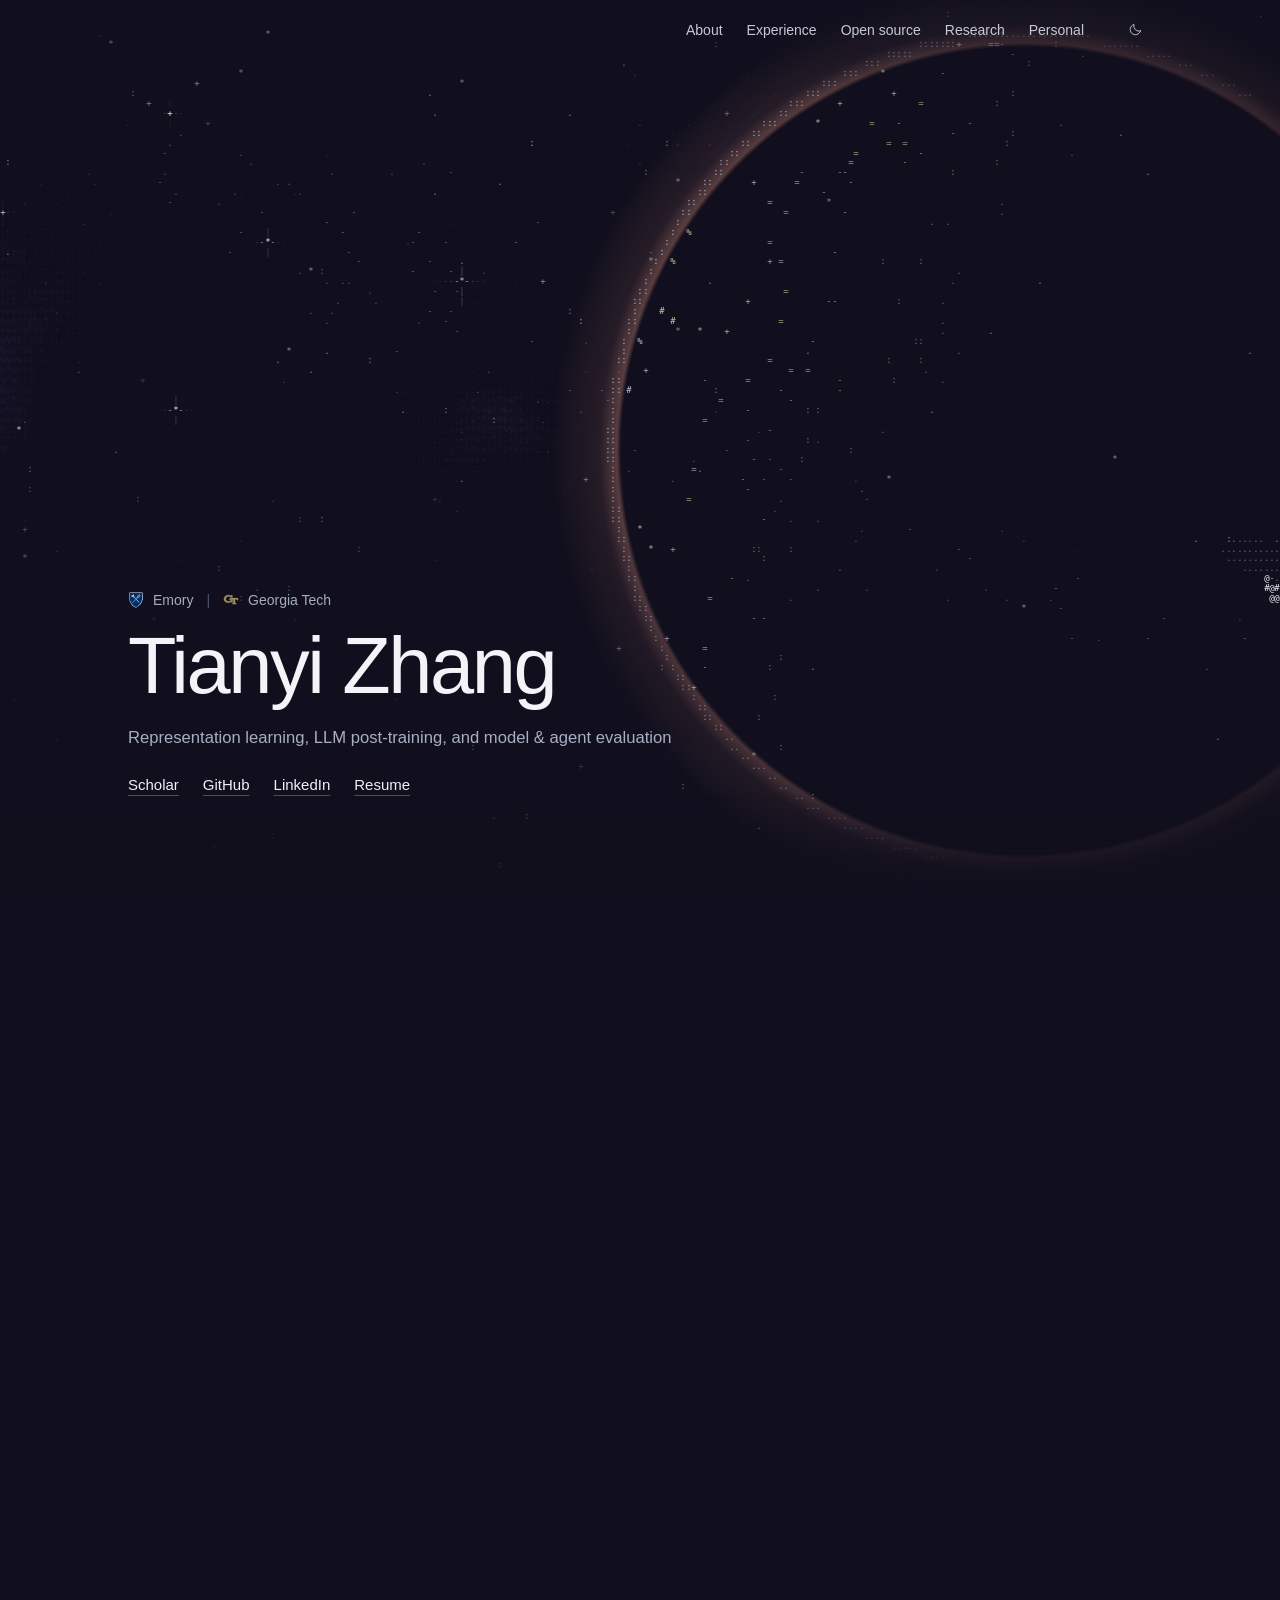
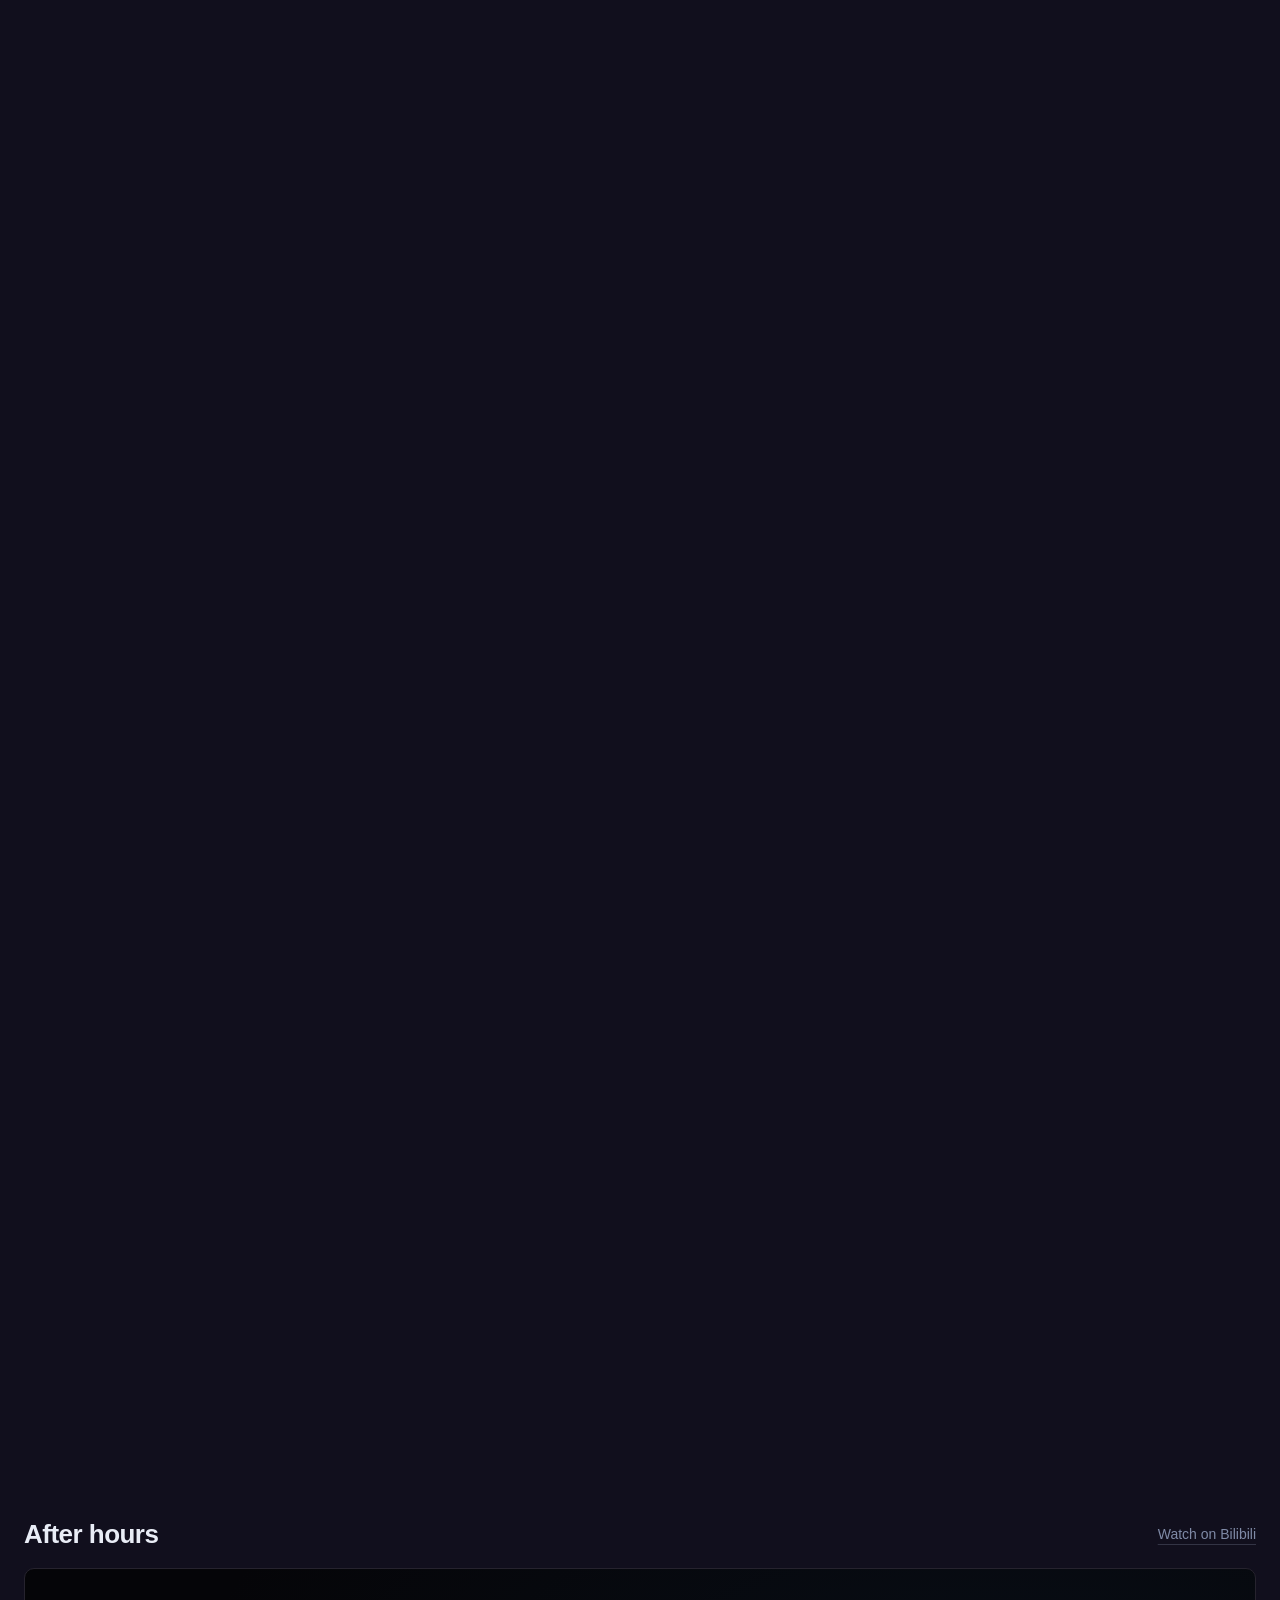
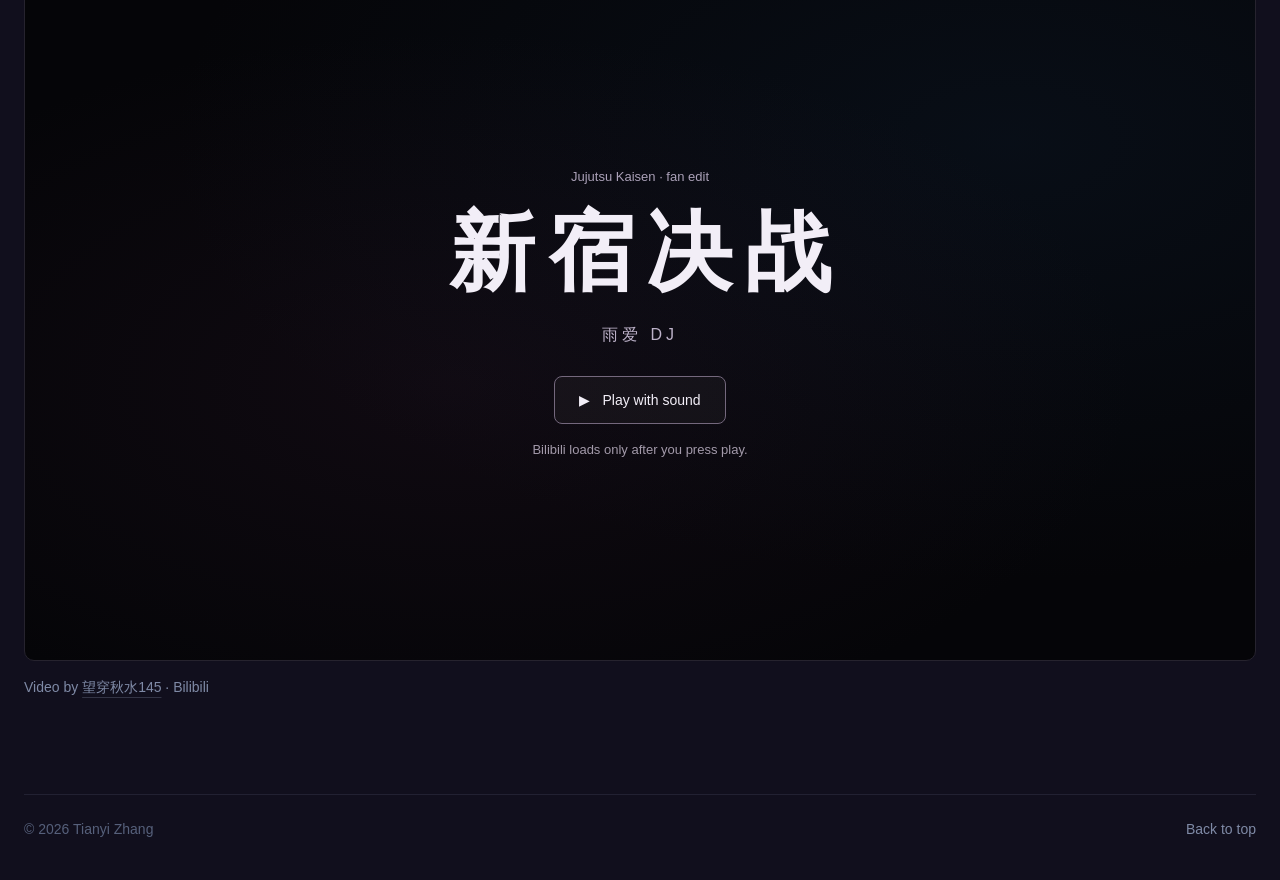
==== index.html @ ab611ba9 "Set the page around the sky quietly: one sans, sentence case, no HUD dressing Drop the wide-tracked " ====
<!doctype html>
<html lang="en">
<head>
<meta charset="utf-8">
<meta name="viewport" content="width=device-width, initial-scale=1">
<title>Tianyi Zhang</title>
<meta name="description" content="Tianyi Zhang works on representation learning, LLM post-training, and model and agent evaluation.">
<meta name="color-scheme" content="dark light">
<meta name="theme-color" content="#05060b">
<meta name="referrer" content="no-referrer">
<meta http-equiv="Content-Security-Policy" content="default-src 'self'; base-uri 'none'; form-action 'none'; object-src 'none'; script-src 'self'; style-src 'self'; img-src 'self' data:; media-src 'self'; frame-src https://open.spotify.com https://player.bilibili.com; connect-src https://api.github.com; font-src 'self'; worker-src 'none'; upgrade-insecure-requests">
<link rel="icon" href="data:image/svg+xml,%3Csvg xmlns='http://www.w3.org/2000/svg' viewBox='0 0 32 32'%3E%3Ccircle cx='19' cy='17' r='9' fill='%23b8c6e4'/%3E%3Cellipse cx='19' cy='17' rx='15' ry='4' fill='none' stroke='%23d8c49c' stroke-width='1.6' transform='rotate(-18 19 17)'/%3E%3Ccircle cx='5' cy='6' r='1.6' fill='%23ff9446'/%3E%3C/svg%3E">
<link rel="stylesheet" href="site.css?v=8">
<script src="theme-init.js?v=2"></script>
</head>
<body class="portfolio-refined">

<a class="skip-to-profile" href="#top">Skip to profile</a>

<header class="portfolio-bar">
  <div class="portfolio-bar-inner">
    <a class="portfolio-wordmark" href="#profile" aria-label="Tianyi Zhang — back to the top">Tianyi Zhang</a>
    <nav class="section-nav" aria-label="Page sections">
      <a href="#top">About</a>
      <a href="#experience">Experience</a>
      <a href="#work">Open source</a>
      <a href="#publications">Research</a>
      <a href="#personal">Personal</a>
    </nav>
    <button class="theme-toggle" type="button" aria-label="Switch colour theme" title="Switch colour theme">
      <svg class="tt-sun" viewBox="0 0 24 24" aria-hidden="true"><circle cx="12" cy="12" r="4.2"/><path d="M12 2.6v2.2M12 19.2v2.2M4.2 12H2M22 12h-2.2M6.5 6.5 4.9 4.9M19.1 19.1l-1.6-1.6M17.5 6.5l1.6-1.6M4.9 19.1l1.6-1.6"/></svg>
      <svg class="tt-moon" viewBox="0 0 24 24" aria-hidden="true"><path d="M20 14.4A8.4 8.4 0 0 1 9.6 4a8.4 8.4 0 1 0 10.4 10.4Z"/></svg>
    </button>
  </div>
</header>

<section class="sky-hero" id="profile" aria-label="Introduction">
  <canvas class="ascii-sky" aria-hidden="true"></canvas>
  <div class="hero-copy">
    <p class="kicker"><img src="images/emory.svg" alt="">Emory <span class="sep" aria-hidden="true">|</span> <img src="images/gatech.ico" alt="">Georgia Tech</p>
    <h1 class="hero-name" aria-label="Tianyi Zhang">Tianyi Zhang</h1>
    <p class="hero-line">Representation learning, LLM post-training, and model &amp; agent evaluation</p>
    <nav class="hero-links" aria-label="Primary links">
      <a href="https://scholar.google.com/citations?hl=en&amp;view_op=list_works&amp;user=46rbYk0AAAAJ">Scholar</a>
      <a href="https://github.com/tianyi-zhang-02">GitHub</a>
      <a href="https://www.linkedin.com/in/tianyi-zhang2002/">LinkedIn</a>
      <a href="resume/Tianyi_Zhang_Resume_EN.pdf" target="_blank" rel="noopener">Resume</a>
    </nav>
  </div>
</section>

<main class="page">
  <section id="top" class="compact-section about-section">
    <h2 class="section-title">About</h2>
    <div class="about-grid">
      <img class="portrait" src="images/tianyi-zhang.jpg" alt="Portrait of Tianyi Zhang" width="1111" height="1200" loading="lazy" decoding="async">
      <div class="about-copy">
        <p>I’m a master’s student in computer science at <a class="entity-link" href="https://www.gatech.edu/"><img src="images/gatech.ico" alt=""><strong>Georgia Tech</strong></a>, graduating in May 2027.</p>
        <p>Most recently I worked on LLM-based retrieval at <a class="entity-link" href="https://www.linkedin.com/"><img src="images/linkedin.ico" alt=""><strong>LinkedIn</strong></a>. Before that, at <a class="entity-link" href="https://research.nvidia.com/"><img src="images/gatech.ico" alt=""><strong>GT EIC Lab</strong> × <img src="images/nvidia.ico" alt=""><strong>NVIDIA AI Research</strong></a>, I helped build tools for evaluating agents and auditing benchmarks. My research began at <a class="entity-link" href="https://www.emory.edu/"><img src="images/emory.svg" alt=""><strong>Emory</strong></a>, with directed and time-varying brain networks.</p>
        <p>My interests are representation learning, LLM post-training, and model and agent evaluation. I’m particularly interested in how models learn from sparse or noisy feedback.</p>
        <dl class="spec">
          <div>
            <dt>Education</dt>
            <dd><strong><img src="images/gatech.ico" alt="" width="16" height="16">Georgia Tech</strong><span>M.S. in Computer Science</span><span>2025–2027</span></dd>
            <dd><strong><img src="images/emory.svg" alt="" width="16" height="16">Emory University</strong><span>B.S. in Data Science</span><span>2021–2025</span></dd>
          </div>
          <div>
            <dt>Resume</dt>
            <dd class="resume-links"><a href="resume/Tianyi_Zhang_Resume_EN.pdf" target="_blank" rel="noopener">English</a><a href="resume/Tianyi_Zhang_Resume_ZH.pdf" target="_blank" rel="noopener">Chinese</a></dd>
            <dd class="resume-updated">Last updated · <time datetime="2026-09-16">September 16, 2026</time></dd>
          </div>
        </dl>
      </div>
    </div>
  </section>

  <section id="experience" class="compact-section">
    <h2 class="section-title">Experience</h2>
    <ol class="log">
      <li class="log-row">
        <time class="log-when">May – Aug 2026</time>
        <div class="log-body">
          <h3><a href="https://www.linkedin.com/"><img src="images/linkedin.ico" alt="">LinkedIn</a></h3>
          <p>Machine Learning Engineer Intern · LLM-based retrieval for the home feed</p>
        </div>
      </li>
      <li class="log-row">
        <time class="log-when">Jul – Dec 2025</time>
        <div class="log-body">
          <h3><span class="log-marks" aria-hidden="true"><img src="images/gatech.ico" alt=""><img src="images/nvidia.ico" alt=""></span>Georgia Tech EIC Lab × NVIDIA AI Research</h3>
          <p>Student Researcher · Auditing agent benchmarks <span class="tag">ICML 2026</span></p>
        </div>
      </li>
      <li class="log-row">
        <time class="log-when">Dec 2023 – May 2025</time>
        <div class="log-body">
          <h3><a href="https://www.emory.edu/"><img src="images/emory.svg" alt="">Emory · Graph Mining Lab</a></h3>
          <p>Student Researcher · Graph learning for brain connectivity <span class="tag">AIME, EMBC 2025</span></p>
        </div>
      </li>
    </ol>
  </section>

  <section id="work" class="compact-section" aria-labelledby="open-source-title">
    <h2 class="section-title" id="open-source-title">Open source</h2>
    <ol class="oss-timeline" aria-label="Open-source projects, ongoing first">
      <li class="oss-entry oss-entry-current">
        <p class="oss-period"><time datetime="2026-07">Jul 2026</time> <span class="oss-period-end">— Present</span></p>
        <article id="notes" class="oss-project" aria-labelledby="notes-title" data-github-repo="tianyi-zhang-02/cooking-agi">
          <header class="oss-project-heading">
            <a class="oss-mark" href="https://tianyi-zhang-02.github.io/cooking-agi/index.en.html" aria-label="Cooking AGI"><img src="images/notes.svg" alt=""></a>
            <div>
              <h3 id="notes-title"><a href="https://tianyi-zhang-02.github.io/cooking-agi/index.en.html">Cooking AGI</a></h3>
              <p class="oss-role">Creator &amp; maintainer <span class="oss-stars" title="GitHub stars" aria-label="27 GitHub stars">★ <span data-github-star-count>27</span></span></p>
            </div>
          </header>
          <p class="oss-description">Open ML and LLM notes in English and Chinese, with interactive diagrams, coding exercises and interview study plans.</p>
          <div class="oss-actions">
            <a href="https://tianyi-zhang-02.github.io/cooking-agi/index.en.html">Read in English</a>
            <a href="https://tianyi-zhang-02.github.io/cooking-agi/index.zh.html" lang="zh-Hans">中文</a>
            <a href="https://github.com/tianyi-zhang-02/cooking-agi">GitHub</a>
          </div>
        </article>
      </li>
      <li class="oss-entry">
        <p class="oss-period"><time datetime="2026-07">Jul 2026</time> <span class="oss-period-end">— <time datetime="2026-10">Oct 2026</time></span></p>
        <article class="oss-project" aria-labelledby="nemo-title" data-github-repo="NVIDIA-NeMo/RL">
          <header class="oss-project-heading">
            <a class="oss-mark" href="https://github.com/NVIDIA-NeMo/RL" aria-label="NVIDIA NeMo RL repository"><img src="images/nvidia.ico" alt=""></a>
            <div>
              <h3 id="nemo-title"><a href="https://github.com/NVIDIA-NeMo/RL">NVIDIA NeMo RL</a></h3>
              <p class="oss-role">Contributor <span class="oss-stars" title="Repository stars" aria-label="2.0 thousand GitHub stars">★ <span data-github-star-count>2.0k</span></span></p>
            </div>
          </header>
          <p class="oss-description">NVIDIA’s framework for LLM post-training and RL; my work is on training efficiency and correctness.</p>
          <ul class="oss-contributions">
            <li>Cut unneeded compute and communication in log-prob and top-k distillation.</li>
            <li>Worked on multi-reward GDPO in the async training pipeline.</li>
            <li>Worked on streamed PPO minibatches to lower memory use.</li>
          </ul>
          <div class="oss-actions">
            <a href="https://github.com/NVIDIA-NeMo/RL/pulls?q=is:pr+is:merged+author:tianyi-zhang-02">Merged PRs</a>
            <a href="https://github.com/NVIDIA-NeMo/RL/pulls?q=is:pr+is:open+author:tianyi-zhang-02">Open PRs</a>
          </div>
        </article>
      </li>
    </ol>
  </section>

  <section id="publications" class="compact-section">
    <div class="section-heading">
      <h2 class="section-title">Publications</h2>
      <a href="https://scholar.google.com/citations?hl=en&amp;view_op=list_works&amp;user=46rbYk0AAAAJ">Google Scholar</a>
    </div>
    <ol class="publication-list">
      <li>
        <p class="pub-venue">ICML 2026</p>
        <h3><a href="https://openreview.net/pdf?id=2Exmr1eIKZ">AgentSuite: Toward More Reliable Agent Evaluation with a Component-Based Benchmark Auditing Pipeline</a></h3>
        <p class="publication-authors">H. Suh*, S. Lee*, B. Ji*, R. Khare, B. Khan, H. Kim, <strong>T. Zhang</strong>, V. K. Srinivasan, P. Belcak, S. Diao, P. Molchanov, Y. C. Lin, Z. Dong</p>
      </li>
      <li>
        <p class="pub-venue">AIME 2025</p>
        <h3><a href="https://link.springer.com/chapter/10.1007/978-3-031-95841-0_81">Causal Brain Connectivity: Integrating Granger Directed Graphs in fMRI Analysis</a></h3>
        <p class="publication-authors"><strong>T. Zhang</strong>, K. Han, J. Nie, C. You, S. van Rooij, J. Stevens, B. Dunlop, C. Gillespie, C. Yang</p>
      </li>
      <li>
        <p class="pub-venue">IEEE EMBC 2025 · <span class="pub-accent">Oral</span></p>
        <h3><a href="https://www.cs.emory.edu/~jyang71/files/bnst.pdf">Brain Network State Transformer: Leveraging State Functional Connectivity</a></h3>
        <p class="publication-authors">J. Nie, K. Han, <strong>T. Zhang</strong>, C. You, S. van Rooij, J. Stevens, B. Dunlop, C. Gillespie, C. Yang</p>
      </li>
    </ol>
  </section>

  <section id="personal" class="compact-section personal-section">
    <h2 class="section-title">Personal</h2>
    <p class="personal-intro">Away from work: photography, mountains and rivers, animals, travel and music. I am slowly learning the guitar.</p>

    <figure class="hero-reveal personal-panorama">
      <div class="reveal">
        <video class="rv-media rv-video" preload="none" muted loop playsinline poster="videos/namcha-barwa-poster.jpg">
          <source src="videos/namcha-barwa.mp4" type="video/mp4">
        </video>
        <img class="rv-media rv-photo" src="images/namcha-barwa.jpg" alt="Namcha Barwa panorama, Tibet — photo by Tianyi Zhang" loading="lazy" decoding="async">
        <div class="rv-handle" aria-hidden="true"><span class="rv-grip">↔</span></div>
        <input class="rv-range" type="range" min="0" max="100" value="0" step="0.5" aria-label="Slide to reveal the time-lapse">
        <div class="rv-hint">Slide to see the time-lapse</div>
        <button class="panorama-open-button" type="button" data-panorama-open><span>Open panorama</span></button>
      </div>
      <figcaption><span>Namcha Barwa</span><span>Photo by Tianyi</span></figcaption>
    </figure>

    <div class="music-card">
      <div class="music-copy">
        <p class="card-index">Spotify</p>
        <h3 lang="zh-Hans">夯歌分享</h3>
        <p>What I have on repeat lately, updated as I go.</p>
        <a href="https://open.spotify.com/playlist/5mvXtbOcZx8t4gBWIZTFZn?si=b447c6cfe7af4445">Open in Spotify</a>
      </div>
      <div class="spotify-consent" data-spotify-embed data-src="https://open.spotify.com/embed/playlist/5mvXtbOcZx8t4gBWIZTFZn?utm_source=generator&amp;theme=0">
        <button type="button" data-spotify-load>Play on this page</button>
        <p>Spotify loads only after you choose to play.</p>
      </div>
    </div>
  </section>
</main>

<section class="after-hours" id="after-hours" aria-labelledby="after-hours-title">
  <header class="after-hours-heading">
    <p>After hours</p>
    <a href="https://www.bilibili.com/video/BV1QC3G6DEKX/" target="_blank" rel="noopener noreferrer">Watch on Bilibili</a>
  </header>
  <div class="after-hours-screen" id="after-hours-screen">
    <div class="after-hours-invitation">
      <p class="after-hours-label">Jujutsu Kaisen · fan edit</p>
      <h2 id="after-hours-title" lang="zh-Hans">新宿决战</h2>
      <p class="after-hours-track" lang="zh-Hans">雨爱 DJ</p>
      <button class="after-hours-play" type="button" aria-controls="after-hours-screen" hidden><span aria-hidden="true">▶</span> Play with sound</button>
      <p class="after-hours-privacy">Bilibili loads only after you press play.</p>
      <noscript><a href="https://www.bilibili.com/video/BV1QC3G6DEKX/" target="_blank" rel="noopener noreferrer">Play on Bilibili</a></noscript>
    </div>
  </div>
  <footer class="after-hours-footer">
    <p>Video by <a href="https://space.bilibili.com/1182874343/" target="_blank" rel="noopener noreferrer" lang="zh-Hans">望穿秋水145</a> · Bilibili</p>
    <button class="after-hours-close" type="button" hidden>Close player</button>
  </footer>
  <p class="after-hours-status" role="status" aria-live="polite"></p>
</section>

<footer class="onepage-footer"><span>© <span id="yr">2026</span> Tianyi Zhang</span><a href="#profile">Back to top</a></footer>

<dialog class="panorama-dialog" aria-labelledby="panorama-title">
  <div class="panorama-shell">
    <header class="panorama-head">
      <div><p>Interactive panorama</p><h2 id="panorama-title">Namcha Barwa</h2></div>
      <div class="panorama-controls" aria-label="Panorama controls">
        <button type="button" data-panorama-fit>Fit</button>
        <button type="button" data-panorama-actual>1:1</button>
        <button type="button" data-panorama-out aria-label="Zoom out">−</button>
        <output data-panorama-level>100%</output>
        <button type="button" data-panorama-in aria-label="Zoom in">＋</button>
        <button class="panorama-close" type="button" data-panorama-close aria-label="Close panorama">×</button>
      </div>
    </header>
    <div class="panorama-viewport">
      <img class="panorama-image" src="images/namcha-barwa.jpg" data-full-src="images/namcha-barwa-full.jpg" alt="Full panorama of Namcha Barwa in Tibet" draggable="false">
      <div class="panorama-status" data-panorama-status>Fit view · 3000px preview</div>
    </div>
    <footer class="panorama-foot"><span>Scroll or pinch to zoom · drag to explore</span><span>18,493 × 4,519</span></footer>
  </div>
</dialog>

<script src="script.js?v=49"></script>
<script defer src="ascii-sky.js?v=4"></script>
<script defer src="ascii-page.js?v=2"></script>
<script defer src="after-hours.js?v=1"></script>
<script defer src="portfolio.js?v=7"></script>
</body>
</html>
---- site.css ----
/* Tianyi Zhang — one stylesheet for the whole page.
   The hero is a sky drawn in characters: glowing on the night in the dark theme, in ink on the
   page's paper in the light one. The page follows the theme toggle (dark unless light is pinned); in
   the dark theme its background is the sky's colour at the visitor's hour (--sky, set by theme-init.js).
   Everything around the sky is set quietly: one system sans in sentence case, plain underlined links,
   rows divided by hairlines, no HUD dressing. Hooks used by the scripts are kept: .reveal/.rv-*, .panorama-*, [data-spotify-*], [data-github-*],
   .after-hours-*. */

/* ------------------------------------------------------------------ tokens */
:root {
  --mono: ui-monospace, "SF Mono", SFMono-Regular, Menlo, Consolas, "Liberation Mono", monospace;
  --sans: -apple-system, BlinkMacSystemFont, "Segoe UI", Roboto, "Helvetica Neue", Arial, "PingFang SC", "Hiragino Sans GB", "Microsoft YaHei", sans-serif;

  --bg: var(--sky, #05060b);
  --panel: rgba(184, 198, 228, .035);
  --ink: #e9edf6;
  --text: #b7c0d4;
  --muted: #7f8aa6;
  --dim: #56607b;
  --line: rgba(184, 198, 228, .1);
  --line-2: rgba(184, 198, 228, .2);
  --accent: #d8c49c;
  --photo-shadow: rgba(0, 0, 0, .5);                   /* photos keep a neutral shadow, never the season's colours */

  /* the hero's sky; the light theme redraws it in ink below */
  --ascii-ink: #eef1f6;
  --ascii-dim: #59627c;
  --ascii-fire: #ff9446;
  --ascii-hot: #fff0c2;
  --ascii-planet: #b8c6e4;
  --ascii-sand: #d8c49c;
  --ascii-blink: #ff6157;
  --ascii-ember: #b8442e;
  --ascii-light: 0;
  color-scheme: dark;
}
:root[data-theme="light"] {
  --bg: #f3f1ea;
  --panel: rgba(59, 79, 122, .035);
  --ink: #15161b;
  --text: #34373f;
  --muted: #626774;
  --dim: #8d919c;
  --line: rgba(59, 79, 122, .13);
  --line-2: rgba(59, 79, 122, .26);
  --accent: #8a6420;
  --photo-shadow: rgba(30, 34, 48, .2);
  color-scheme: light;
}

/* ------------------------------------------------------------------ base */
*, *::before, *::after { box-sizing: border-box; }
html { background: var(--bg); -webkit-text-size-adjust: 100%; scroll-behavior: smooth; }
body { margin: 0; color: var(--text); font: 400 16px/1.7 var(--sans); -webkit-font-smoothing: antialiased; }
img, video, canvas { display: block; max-width: 100%; }
a { color: inherit; text-underline-offset: .22em; }
h1, h2, h3 { margin: 0; color: var(--ink); }
p { margin: 0; }
:is(a, button, input, summary):focus-visible { outline: 2px solid var(--accent); outline-offset: 4px; }
::selection { background: var(--accent); color: #05060b; }
[hidden] { display: none !important; }

.skip-to-profile {
  position: fixed; top: 12px; left: 12px; z-index: 100; padding: 12px 20px;
  background: var(--panel); color: var(--ink); font: 14px var(--sans); transform: translateY(-180%);
}
.skip-to-profile:focus { transform: none; }

/* links in running copy: a plain underline that stays with the text, whatever the tap target's height */
.hero-links a, .entity-link, .resume-links a, .oss-actions a, .music-copy a, .after-hours a {
  color: var(--ink); text-decoration: underline; text-decoration-thickness: 1px; text-decoration-color: var(--line-2); text-underline-offset: 5px;
  transition: color .2s ease, text-decoration-color .2s ease;
}
.hero-links a:hover, .entity-link:hover, .resume-links a:hover, .oss-actions a:hover, .music-copy a:hover, .after-hours a:hover { text-decoration-color: currentColor; }

/* ------------------------------------------------------------------ top bar */
.portfolio-bar {
  position: fixed; inset: 0 0 auto; z-index: 50; height: 60px; color: #c3c9d8;
  border-bottom: 1px solid transparent; transition: background-color .3s ease, border-color .3s ease, color .3s ease;
}
.past-hero .portfolio-bar {
  background: rgba(5, 6, 11, .8); background: color-mix(in srgb, var(--bg) 82%, transparent); border-bottom-color: var(--line); color: var(--muted);
  -webkit-backdrop-filter: blur(12px); backdrop-filter: blur(12px);
}
.portfolio-bar-inner { display: flex; align-items: center; gap: 24px; height: 100%; max-width: 1120px; margin: 0 auto; padding: 0 clamp(20px, 5vw, 48px); }
/* the bar names the page only once the big name has scrolled away */
.portfolio-wordmark { flex: none; color: #eef1f6; font: 600 15px/1 var(--sans); letter-spacing: -.005em; text-decoration: none; opacity: 0; transition: opacity .3s ease; }
.past-hero .portfolio-wordmark { color: var(--ink); opacity: 1; }
.section-nav { display: flex; gap: 4px; min-width: 0; margin-left: auto; overflow-x: auto; scrollbar-width: none; }
.section-nav::-webkit-scrollbar { display: none; }
.section-nav a {
  padding: 8px 10px; white-space: nowrap; text-decoration: none; color: inherit;
  font: 400 14px/1 var(--sans); transition: color .2s ease;
}
.section-nav a:hover { color: #eef1f6; }
.past-hero .section-nav a:hover { color: var(--ink); }
.section-nav a[aria-current] { color: #eef1f6; }
.past-hero .section-nav a[aria-current] { color: var(--ink); }
.theme-toggle {
  flex: none; display: grid; place-items: center; width: 34px; height: 34px; padding: 0;
  border: 0; border-radius: 50%; background: transparent; color: inherit; cursor: pointer; transition: color .2s ease;
}
.theme-toggle:hover { color: var(--accent); }
.theme-toggle svg { width: 15px; height: 15px; fill: none; stroke: currentColor; stroke-width: 1.5; stroke-linecap: round; }
.theme-toggle .tt-sun { display: none; }
:root[data-theme="light"] .theme-toggle .tt-sun { display: block; }
:root[data-theme="light"] .theme-toggle .tt-moon { display: none; }

/* ------------------------------------------------------------------ hero */
.sky-hero {
  position: relative; height: 100vh; height: 100svh; min-height: 620px; max-height: 1300px; overflow: hidden;
  background: var(--sky, #04050a); color: #eef1f6; cursor: crosshair; isolation: isolate;
  /* the sky falls away into the page, glows and all */
  -webkit-mask-image: linear-gradient(to bottom, #000 88%, transparent); mask-image: linear-gradient(to bottom, #000 88%, transparent);
}
.sky-hero canvas.ascii-sky { position: absolute; inset: 0; width: 100%; height: 100%; }
/* keep the bar and the copy legible over the sky */
.sky-hero::after {
  content: ""; position: absolute; inset: 0; pointer-events: none;
  background:
    linear-gradient(to bottom, color-mix(in srgb, var(--sky, #04050a) 55%, transparent), transparent 96px),
    radial-gradient(ellipse 58% 52% at 16% 80%, color-mix(in srgb, var(--sky, #04050a) 82%, transparent), transparent 70%);
}
/* on the same left edge as the bar and the sections below */
.hero-copy { position: absolute; z-index: 1; left: max(clamp(20px, 5vw, 48px), calc((100% - 1120px) / 2 + clamp(20px, 5vw, 48px))); right: 20px; bottom: clamp(64px, 12vh, 128px); max-width: 920px; cursor: auto; }
.kicker { display: flex; align-items: center; gap: 9px; margin: 0 0 18px; color: #a3acc2; font: 500 14px/1 var(--sans); }
.kicker img { width: 16px; height: 16px; border-radius: 3px; object-fit: contain; }
.kicker .sep { margin: 0 4px; color: #4d5670; }
.hero-name {
  color: #f2f4f8; font: 500 clamp(40px, 6.2vw, 88px)/1 var(--sans); letter-spacing: -.03em; white-space: nowrap;
}
.hero-line { max-width: 40em; margin-top: 20px; color: #a7afc4; font: 400 clamp(16px, 1.3vw, 18px)/1.55 var(--sans); }
.hero-links { display: flex; flex-wrap: wrap; gap: 10px 24px; margin-top: 26px; font: 500 15px/1 var(--sans); }
.hero-links a { color: #eef1f6; text-decoration-color: rgba(195, 201, 216, .35); }
.hero-links a:hover { color: #fff; }

/* the light theme: the same sky, drawn in ink on the page's paper */
:root[data-theme="light"] {
  --ascii-ink: #1d2233;
  --ascii-dim: #9aa1b2;
  --ascii-fire: #c4501a;
  --ascii-hot: #7a2a0c;
  --ascii-planet: #2c3a5c;
  --ascii-sand: #8a6420;
  --ascii-blink: #c4301a;
  --ascii-ember: #b8442e;
  --ascii-light: 1;
}
:root[data-theme="light"] .sky-hero { background: var(--bg); color: var(--ink); }
:root[data-theme="light"] .sky-hero::after {
  background:
    linear-gradient(to bottom, color-mix(in srgb, var(--bg) 55%, transparent), transparent 96px),
    radial-gradient(ellipse 58% 52% at 16% 80%, color-mix(in srgb, var(--bg) 82%, transparent), transparent 70%);
}
:root[data-theme="light"] .kicker { color: var(--muted); }
:root[data-theme="light"] .kicker .sep { color: var(--dim); }
:root[data-theme="light"] .hero-name { color: var(--ink); }
:root[data-theme="light"] .hero-line { color: var(--text); }
:root[data-theme="light"] .hero-links a { color: var(--ink); text-decoration-color: var(--line-2); }
:root[data-theme="light"] .hero-links a:hover { text-decoration-color: currentColor; }
:root[data-theme="light"] .portfolio-bar { color: var(--muted); }
:root[data-theme="light"] :is(.portfolio-wordmark, .section-nav a:hover, .section-nav a[aria-current]) { color: var(--ink); }

/* ------------------------------------------------------------------ page */
.page { position: relative; max-width: 1120px; margin: 0 auto; padding: clamp(72px, 10vw, 136px) clamp(20px, 5vw, 48px) 24px; }
.compact-section { padding-bottom: clamp(80px, 9vw, 120px); scroll-margin-top: 80px; }
.section-title { margin-bottom: 28px; color: var(--ink); font: 600 26px/1.2 var(--sans); letter-spacing: -.02em; }
.section-heading { display: flex; align-items: baseline; gap: 20px; margin-bottom: 28px; }
.section-heading .section-title { flex: 1; margin: 0; }
.section-heading > a { color: var(--muted); font: 400 14.5px/1.4 var(--sans); text-decoration: none; white-space: nowrap; }
.section-heading > a:hover { color: var(--accent); }

.tx-reveal .compact-section { opacity: 0; transform: translateY(16px); transition: opacity .8s ease, transform .8s cubic-bezier(.2, .7, .2, 1); }
.tx-reveal .compact-section.is-in { opacity: 1; transform: none; }


/* ------------------------------------------------------------------ about */
.about-grid { display: grid; grid-template-columns: 240px minmax(0, 1fr); gap: clamp(32px, 6vw, 80px); align-items: start; }
.portrait { width: 100%; height: auto; border-radius: 10px; background: #fff; box-shadow: 0 0 0 1px var(--line-2), 0 18px 60px -18px var(--photo-shadow); }
.about-copy > p { max-width: 38em; margin-bottom: 18px; color: var(--text); font-size: 17px; line-height: 1.8; }
.entity-link img, .log-body h3 img, .log-marks img, .spec strong img { display: inline-block; width: 15px; height: 15px; margin: 0 6px 0 2px; vertical-align: -2px; border-radius: 3px; object-fit: contain; }
.entity-link strong { font-weight: 600; }
.spec { display: grid; grid-template-columns: repeat(2, minmax(0, 1fr)); gap: 28px; max-width: 40em; margin: 30px 0 0; padding-top: 26px; border-top: 1px solid var(--line); }
.spec dt { color: var(--ink); font: 600 13px/1 var(--sans); }
.spec dd { margin: 14px 0 0; color: var(--muted); font-size: 14px; line-height: 1.6; }
.spec strong { display: block; color: var(--ink); font-weight: 600; }
.spec dd span { display: block; }
.spec dd span + span { color: var(--dim); }
.resume-links { display: flex; gap: 22px; }
.resume-links a, .oss-actions a, .music-copy a { font: 400 14.5px/1.4 var(--sans); }
.spec .resume-updated { color: var(--dim); }

/* ------------------------------------------------------------------ experience */
.log, .publication-list, .oss-timeline { list-style: none; margin: 0; padding: 0; }
.log-row, .publication-list li { display: grid; grid-template-columns: 190px minmax(0, 1fr); gap: 4px 28px; padding: 24px 0; border-top: 1px solid var(--line); }
.log-row:last-child, .publication-list li:last-child { border-bottom: 1px solid var(--line); }
.log-when, .oss-period, .pub-venue { padding-top: 4px; color: var(--muted); font: 400 14px/1.6 var(--sans); font-variant-numeric: tabular-nums; }
.log-body h3 { font: 600 18px/1.45 var(--sans); letter-spacing: -.005em; }
.log-body h3 a { color: inherit; text-decoration: none; }
.log-body h3 a:hover { color: var(--accent); }
.log-body h3 img, .log-marks img { width: 17px; height: 17px; margin: 0 9px 0 0; vertical-align: -3px; }
.log-marks img + img { margin-left: -4px; }
.log-body p { margin-top: 6px; color: var(--text); font-size: 15.5px; }
.tag { color: var(--muted); white-space: nowrap; }
.tag::before { content: "· "; }

/* ------------------------------------------------------------------ open source */
/* plain rows like the experience log */
.oss-entry { display: grid; grid-template-columns: 190px minmax(0, 1fr); gap: 28px; padding: 26px 0; border-top: 1px solid var(--line); }
.oss-entry:last-child { border-bottom: 1px solid var(--line); }
.oss-period-end { display: block; color: var(--dim); }
.oss-project { position: relative; }
.oss-project-heading { display: flex; align-items: center; gap: 16px; }
.oss-mark { flex: none; display: grid; place-items: center; width: 34px; height: 34px; border: 1px solid var(--line-2); border-radius: 8px; }
.oss-mark img { width: 18px; height: 18px; object-fit: contain; }
.oss-project h3 { font: 600 19px/1.3 var(--sans); }
.oss-project h3 a { color: inherit; text-decoration: none; }
.oss-project h3 a:hover { color: var(--accent); }
.oss-role { margin-top: 5px; color: var(--muted); font: 400 14px/1.4 var(--sans); }
.oss-stars { margin-left: 10px; }
.oss-description { margin-top: 12px; color: var(--text); font-size: 15.5px; line-height: 1.75; }
.oss-contributions { margin: 14px 0 0; padding: 0 0 0 1.2em; list-style: disc; }
.oss-contributions li { padding-left: 2px; color: var(--text); font-size: 15px; line-height: 1.7; }
.oss-contributions li::marker { color: var(--dim); }
.oss-contributions li + li { margin-top: 6px; }
.oss-actions { display: flex; flex-wrap: wrap; gap: 8px 20px; margin-top: 14px; }

/* ------------------------------------------------------------------ publications */
.pub-venue { grid-row: span 2; }
.pub-accent { color: var(--ink); font-weight: 600; }
.publication-list h3 { font: 600 17.5px/1.5 var(--sans); }
.publication-list h3 a { color: inherit; text-decoration: none; background: linear-gradient(var(--accent), var(--accent)) left bottom / 0 1px no-repeat; transition: background-size .35s ease, color .2s ease; }
.publication-list h3 a:hover { color: var(--accent); background-size: 100% 1px; }
.publication-authors { margin-top: 8px; color: var(--muted); font-size: 14px; line-height: 1.65; }
.publication-authors strong { color: var(--ink); font-weight: 600; }

/* ------------------------------------------------------------------ personal */
.personal-intro { max-width: 38em; margin-bottom: 30px; color: var(--text); font-size: 17px; line-height: 1.8; }
.hero-reveal { margin: 0; }
.hero-reveal figcaption {
  display: flex; justify-content: space-between; gap: 16px; flex-wrap: wrap; margin-top: 12px;
  color: var(--dim); font: 400 13.5px/1.5 var(--sans);
}
.reveal { --pos: 0%; position: relative; aspect-ratio: 16 / 9; overflow: hidden; border-radius: 10px; background: #000; touch-action: pan-y; box-shadow: 0 0 0 1px var(--line-2), 0 30px 80px -30px var(--photo-shadow); }
.rv-media { position: absolute; inset: 0; width: 100%; height: 100%; object-fit: cover; }
.rv-photo { clip-path: inset(0 0 0 var(--pos)); }
/* clamp so the round grip never gets half-clipped by the figure's overflow */
.rv-handle { position: absolute; top: 0; bottom: 0; left: clamp(19px, var(--pos), calc(100% - 19px)); width: 2px; background: #fff; transform: translateX(-1px); pointer-events: none; }
.rv-grip {
  position: absolute; top: 50%; left: 50%; display: flex; align-items: center; justify-content: center; width: 36px; height: 36px;
  border-radius: 50%; background: #fff; box-shadow: 0 1px 8px rgba(0, 0, 0, .35); transform: translate(-50%, -50%);
  color: #04050a; font: 700 15px var(--mono);
}
.rv-range { position: absolute; inset: 0; width: 100%; height: 100%; margin: 0; opacity: 0; cursor: ew-resize; }
.rv-range:focus-visible { outline: 2px solid #fff; outline-offset: -4px; }
.rv-hint {
  position: absolute; left: 12px; bottom: 12px; padding: 7px 11px; border-radius: 6px; background: rgba(4, 5, 10, .6);
  color: #fff; font: 500 13px/1 var(--sans); pointer-events: none; transition: opacity .3s ease;
}
.reveal.unlocked .rv-hint { opacity: 0; }
.panorama-open-button {
  position: absolute; z-index: 3; right: 12px; bottom: 12px; display: flex; align-items: center; gap: 8px; min-height: 38px; padding: 0 14px;
  border: 1px solid rgba(255, 255, 255, .45); border-radius: 8px; background: rgba(4, 5, 10, .72); color: #fff; cursor: pointer;
  -webkit-backdrop-filter: blur(10px); backdrop-filter: blur(10px);
  font: 500 13px/1 var(--sans); transition: border-color .2s ease;
}
.panorama-open-button:hover { border-color: #fff; }
.panorama-open-button:focus-visible { outline: 2px solid #fff; outline-offset: 2px; }

.music-card { display: grid; grid-template-columns: minmax(0, 1fr) minmax(0, 1.35fr); gap: 36px; align-items: center; margin-top: 56px; padding-top: 32px; border-top: 1px solid var(--line); }
.card-index { color: var(--muted); font: 500 14px/1 var(--sans); }
.music-copy h3 { margin: 14px 0 8px; font: 600 24px/1.3 var(--sans); }
.music-copy p:not(.card-index) { margin-bottom: 16px; color: var(--muted); font-size: 15px; }
.spotify-consent { display: flex; border: 1px solid var(--line); border-radius: 12px; background: var(--panel); flex-direction: column; align-items: center; justify-content: center; gap: 12px; min-height: 180px; padding: 24px; text-align: center; }
.spotify-consent button {
  min-height: 42px; padding: 0 20px; border: 1px solid var(--line-2); border-radius: 8px; background: transparent; color: var(--ink);
  font: 500 14px/1 var(--sans); cursor: pointer; transition: border-color .2s ease, color .2s ease;
}
.spotify-consent button:hover { border-color: var(--accent); color: var(--accent); }
.spotify-consent p { color: var(--dim); font: 400 13px/1.5 var(--sans); }
.spotify-embed { display: block; border: 0; border-radius: 12px; background: #121212; }

/* ------------------------------------------------------------------ after hours */
.after-hours { position: relative; z-index: 1; max-width: 1320px; margin: 96px auto 0; padding: 0 0 24px; }
@media (max-width: 1368px) { .after-hours { padding-inline: 24px; } }
.after-hours-heading, .after-hours-footer { display: flex; align-items: center; justify-content: space-between; gap: 16px; color: var(--muted); font: 400 14px/1.5 var(--sans); }
.after-hours-heading { margin-bottom: 18px; }
.after-hours-heading p { color: var(--ink); font: 600 26px/1.2 var(--sans); letter-spacing: -.02em; }
.after-hours a { color: inherit; }
.after-hours-screen { position: relative; aspect-ratio: 16 / 9; overflow: hidden; isolation: isolate; border: 1px solid #26232e; border-radius: 10px; background: #050508; color: #f2eef7; }
.after-hours-invitation {
  position: absolute; inset: 0; display: flex; flex-direction: column; align-items: center; justify-content: center; padding: 24px; text-align: center;
  background: radial-gradient(ellipse at 35% 60%, #40203b30, transparent 60%), radial-gradient(ellipse at 80% 25%, #12294340, transparent 60%);
}
.after-hours-label { margin-bottom: 20px; color: #aba1b8; font: 400 13px/1 var(--sans); }
.after-hours #after-hours-title {
  color: #f2eef7; font: 700 clamp(38px, 6.7vw, 86px)/1.2 "Hiragino Mincho ProN", "Songti SC", "Noto Serif CJK SC", serif;
  letter-spacing: .15em; text-indent: .15em;
}
.after-hours-track { margin: 15px 0 28px; color: #bdb2c9; font-size: 16px; letter-spacing: .25em; }
.after-hours-play {
  display: inline-flex; align-items: center; gap: 12px; min-height: 48px; padding: 12px 24px; border: 1px solid #74687d; border-radius: 8px;
  background: #ffffff08; color: #f2eef7; font: 500 14px/1 var(--sans); cursor: pointer;
}
.after-hours-play:hover { border-color: #c9b8da; }
.after-hours-play:focus-visible { outline: 2px solid #dbcbec; outline-offset: 5px; }
.after-hours-privacy { margin-top: 16px; color: #a39aaa; font: 400 13px/1.5 var(--sans); }
.after-hours iframe { position: absolute; inset: 0; display: block; width: 100%; height: 100%; border: 0; }
.after-hours-footer { flex-wrap: wrap; margin-top: 16px; }
.after-hours-close { min-height: 40px; padding: 8px 14px; border: 1px solid var(--line-2); border-radius: 4px; background: var(--panel); color: var(--ink); font: 400 13px/1 var(--sans); cursor: pointer; }
.after-hours-status { margin-top: 10px; color: var(--muted); font-size: 12px; }
.after-hours-status:empty { display: none; }

/* ------------------------------------------------------------------ footer */
.onepage-footer {
  display: flex; align-items: center; justify-content: space-between; gap: 16px; flex-wrap: wrap;
  max-width: 1320px; margin: 72px auto 0; padding: 24px 0 40px; border-top: 1px solid var(--line);
  color: var(--dim); font: 400 14px/1.5 var(--sans);
}
@media (max-width: 1368px) { .onepage-footer { margin-inline: 24px; } }
.onepage-footer a { color: var(--muted); text-decoration: none; }
.onepage-footer a:hover { color: var(--accent); }

/* ------------------------------------------------------------------ panorama dialog */
.panorama-dialog {
  width: min(96vw, 1500px); height: min(92vh, 920px); max-width: none; max-height: none; margin: auto; padding: 0; overflow: hidden;
  border: 1px solid rgba(255, 255, 255, .14); border-radius: 12px; background: #0b0d12; color: #fff; box-shadow: 0 40px 120px rgba(0, 0, 0, .55);
}
.panorama-dialog::backdrop { background: rgba(5, 7, 12, .82); -webkit-backdrop-filter: blur(9px); backdrop-filter: blur(9px); }
.panorama-shell { display: grid; grid-template-rows: auto minmax(0, 1fr) auto; height: 100%; }
.panorama-head { display: flex; align-items: center; justify-content: space-between; gap: 16px; padding: 14px 16px; border-bottom: 1px solid rgba(255, 255, 255, .12); background: rgba(9, 12, 18, .94); }
.panorama-head p { color: #9ca7b8; font: 400 12.5px/1 var(--sans); }
.panorama-head h2 { margin-top: 6px; color: #fff; font: 600 18px/1.2 var(--sans); }
.panorama-controls { display: flex; flex-wrap: wrap; align-items: center; justify-content: flex-end; gap: 6px; }
.panorama-controls button, .panorama-controls output {
  display: grid; place-items: center; min-width: 38px; height: 34px; padding: 0 10px; border: 1px solid rgba(255, 255, 255, .14); border-radius: 8px;
  background: rgba(255, 255, 255, .06); color: #fff; font: 400 13px/1 var(--sans); font-variant-numeric: tabular-nums;
}
.panorama-controls button { cursor: pointer; }
.panorama-controls button:hover { border-color: rgba(255, 255, 255, .3); }
.panorama-controls output { min-width: 56px; color: #cbd3df; }
.panorama-controls .panorama-close { margin-left: 6px; color: #cbd3df; font-size: 19px; }
.panorama-viewport { position: relative; min-height: 0; overflow: hidden; background: radial-gradient(circle at 50% 50%, #1b202a, #06070a 72%); touch-action: none; cursor: grab; user-select: none; }
.panorama-viewport.is-dragging { cursor: grabbing; }
.panorama-image {
  position: absolute; left: 50%; top: 50%; display: block; width: auto; height: auto; max-width: 100%; max-height: 100%;
  transform: translate(-50%, -50%) translate3d(0, 0, 0) scale(1); transform-origin: center; will-change: transform; pointer-events: none;
}
.panorama-status {
  position: absolute; left: 14px; bottom: 12px; padding: 7px 10px; border: 1px solid rgba(255, 255, 255, .12); border-radius: 999px;
  background: rgba(7, 9, 14, .68); -webkit-backdrop-filter: blur(8px); backdrop-filter: blur(8px);
  color: #d7dde7; font: 400 12px/1 var(--sans); pointer-events: none;
}
.panorama-foot { display: flex; justify-content: space-between; gap: 16px; padding: 10px 16px; border-top: 1px solid rgba(255, 255, 255, .12); background: rgba(9, 12, 18, .94); color: #8f99a9; font: 400 12.5px/1.5 var(--sans); }
body.panorama-open { overflow: hidden; }

/* ------------------------------------------------------------------ smaller screens */
@media (max-width: 900px) {
  .about-grid { grid-template-columns: 1fr; }
  .portrait { width: min(200px, 55vw); }
  .about-copy { margin-top: 24px; }
  .log-row, .publication-list li, .oss-entry { grid-template-columns: 1fr; gap: 6px; }
  .pub-venue { grid-row: auto; }
  .oss-period { padding-top: 0; }
  .oss-period-end { display: inline; }
  .music-card { grid-template-columns: 1fr; gap: 22px; }
}
@media (max-width: 760px) {
  .portfolio-bar-inner { gap: 10px; padding-inline: 12px; }
  .section-nav { display: none; }                                  /* a phone shows only the wordmark and the theme switch */
  .theme-toggle { width: 40px; height: 40px; margin-left: auto; }
  .hero-copy { bottom: 44px; }
  /* a shorter fade, so the links still sit on the sky when the page below is light */
  .sky-hero { -webkit-mask-image: linear-gradient(to bottom, #000 calc(100% - 32px), transparent); mask-image: linear-gradient(to bottom, #000 calc(100% - 32px), transparent); }
  .hero-name { font-size: clamp(38px, 11vw, 48px); }
  .hero-line { margin-top: 14px; font-size: 16px; }
  .hero-links { gap: 8px 20px; }
  .hero-links a { display: inline-flex; align-items: center; min-height: 40px; }
  .spec { grid-template-columns: 1fr; gap: 24px; }
  .resume-links a, .oss-actions a, .music-copy a, .section-heading > a, .onepage-footer a, .after-hours-heading a, .after-hours-footer a { display: inline-flex; align-items: center; min-height: 44px; }
  .section-heading { flex-wrap: wrap; gap: 8px; }
  .section-title, .after-hours-heading p { font-size: 22px; }
  .rv-hint { display: none; }
  .panorama-open-button { right: 10px; bottom: 10px; min-height: 44px; padding: 0 12px; }
  .rv-range { touch-action: pan-y; }
  .spotify-consent button { min-height: 44px; }
  .after-hours { margin-top: 56px; padding: 0 20px 24px; }
  .after-hours-screen { aspect-ratio: auto; min-height: 330px; }
  .after-hours-screen.is-playing { aspect-ratio: 16 / 9; min-height: 0; }
  .onepage-footer { margin-inline: 20px; }
  .panorama-dialog { width: 100vw; height: 100vh; height: 100dvh; border: 0; border-radius: 0; }
  .panorama-head { position: relative; flex-direction: column; align-items: stretch; padding: max(12px, env(safe-area-inset-top)) 12px 12px; }
  .panorama-head > div:first-child { padding-right: 56px; }
  .panorama-controls { display: grid; grid-template-columns: repeat(2, minmax(0, 1fr)) 44px minmax(48px, 1fr) 44px; width: 100%; gap: 6px; }
  .panorama-controls button, .panorama-controls output { height: 44px; min-width: 0; padding-inline: 8px; }
  .panorama-controls .panorama-close { position: absolute; top: max(12px, env(safe-area-inset-top)); right: 12px; width: 44px; margin: 0; }
  .panorama-foot { padding: 9px 12px max(12px, env(safe-area-inset-bottom)); }
  .panorama-foot span:last-child { display: none; }
}

@media (prefers-reduced-motion: reduce) {
  html { scroll-behavior: auto; }
  .tx-reveal .compact-section { opacity: 1; transform: none; transition: none; }
}
@media print {
  .portfolio-bar, .sky-hero canvas, .after-hours, .skip-to-profile { display: none; }
  .sky-hero { height: auto; min-height: 0; padding: 24px 0; background: none; color: #000; }
  .sky-hero::after { display: none; }
  .hero-copy { position: static; }
  .hero-name, .hero-line, .hero-links a, .kicker { color: #000; }
}
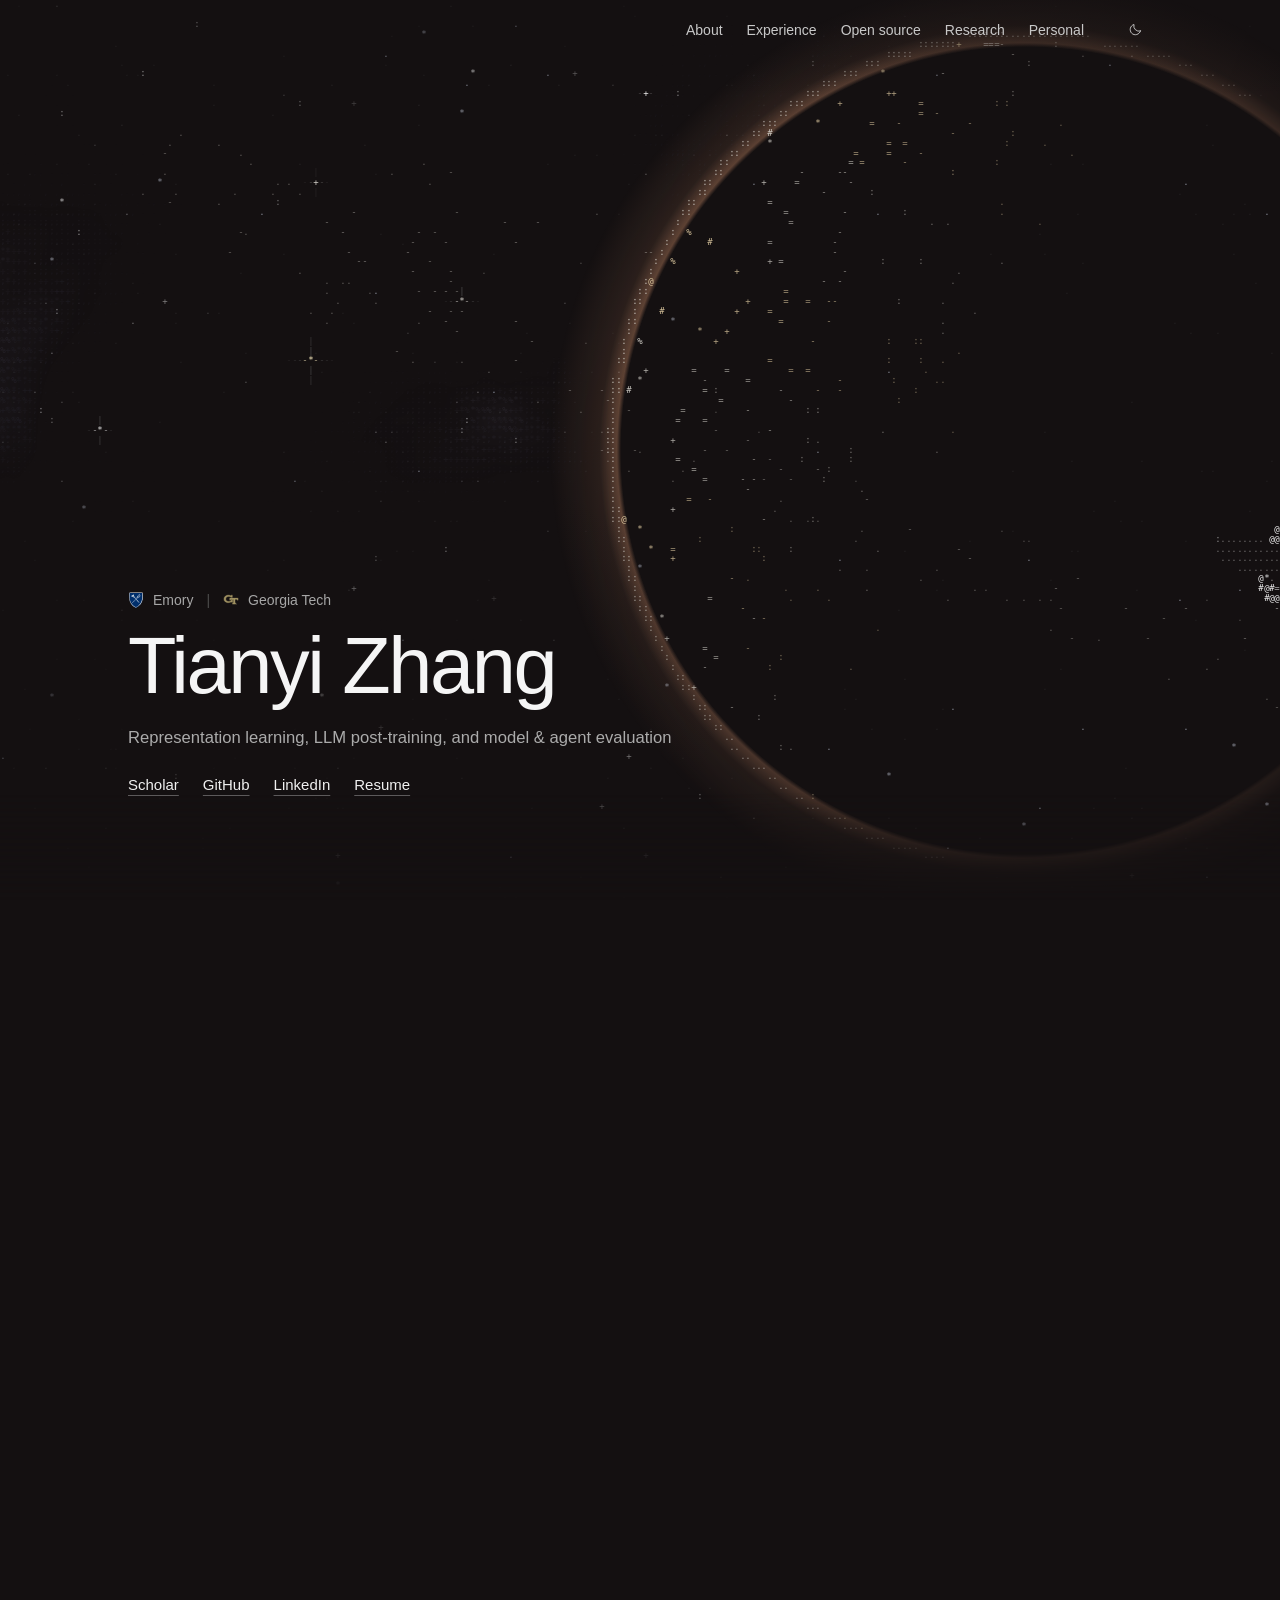
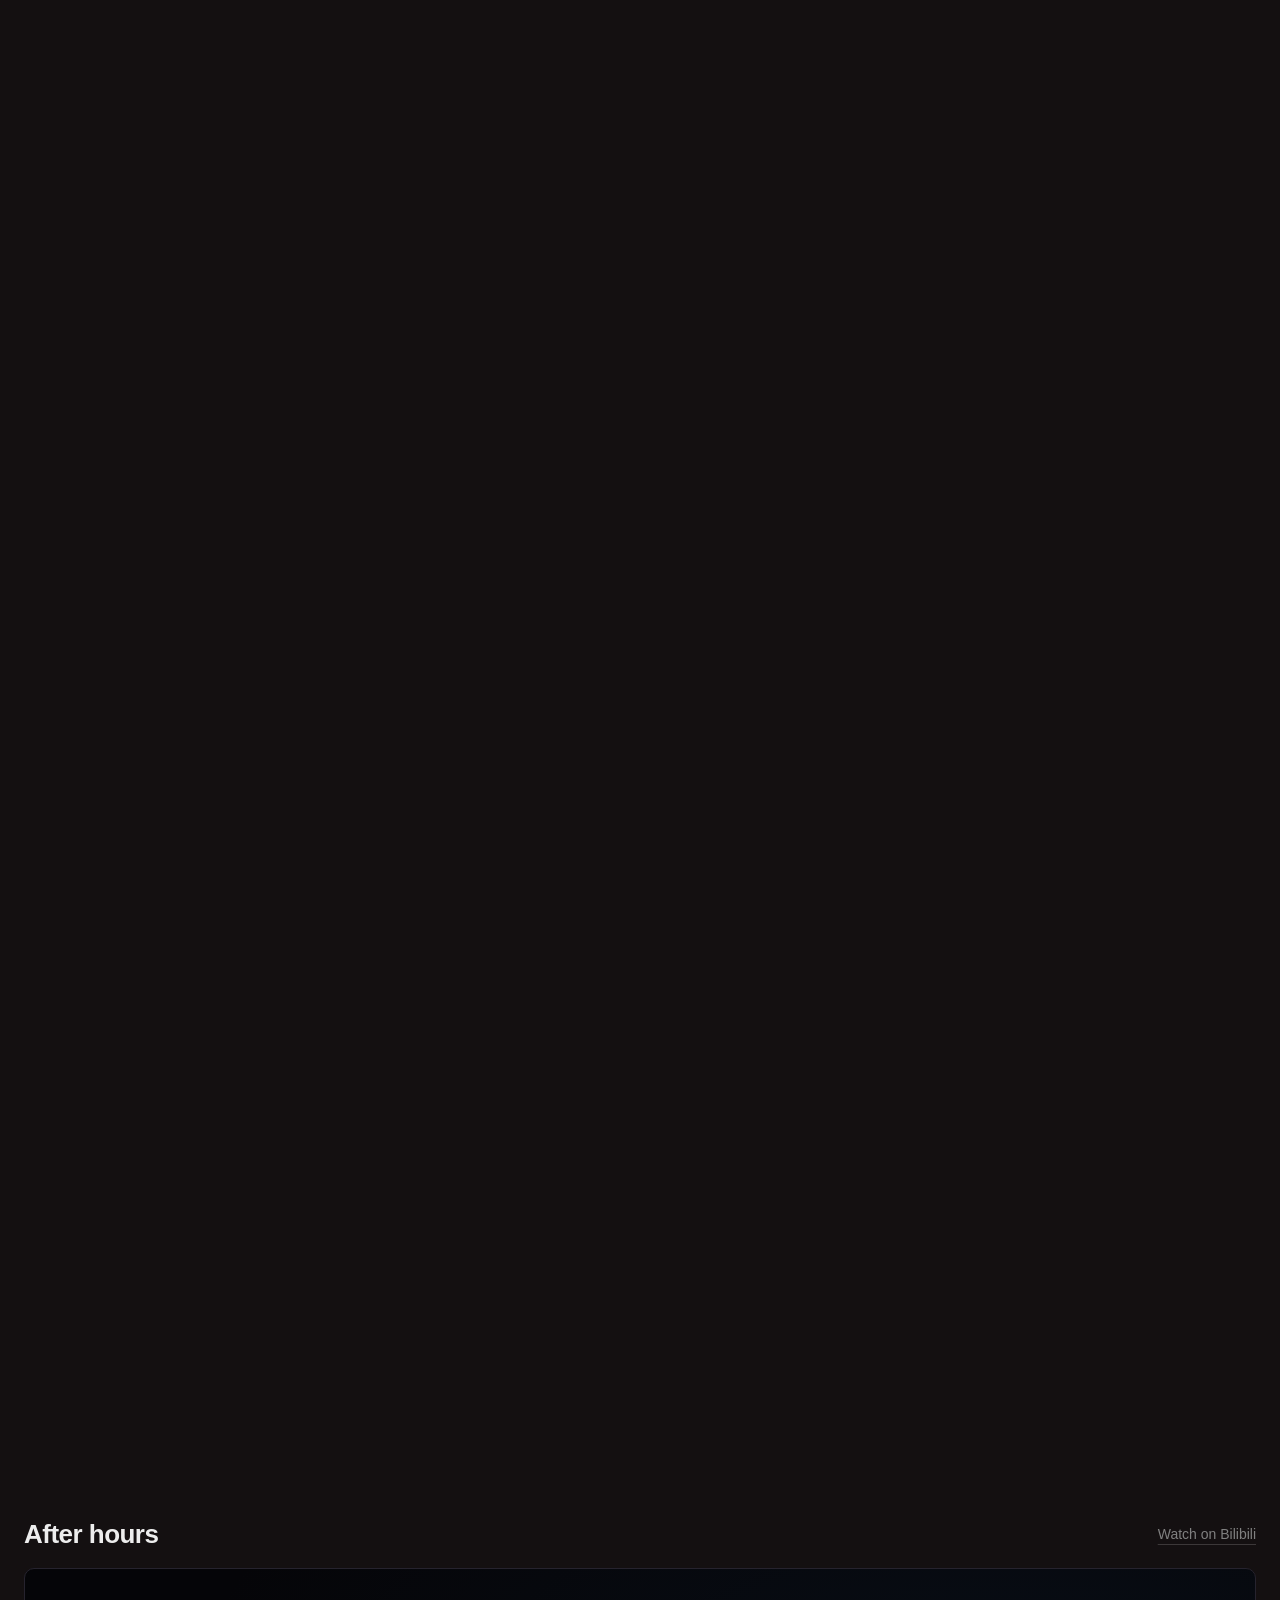
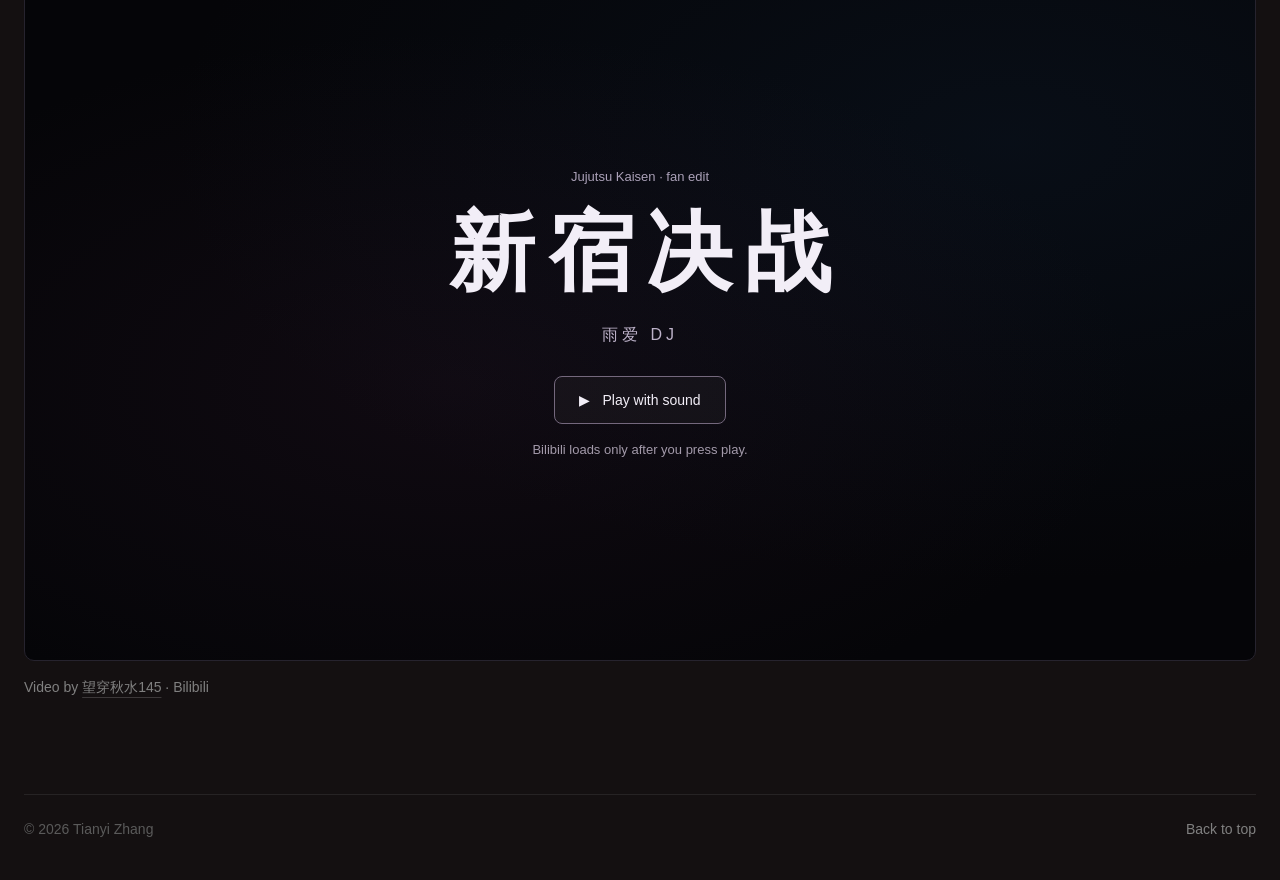
==== commit a795ee4d: "Move the site to neutral greys with one ochre accent The navy page, blue-grey text and saturated neb" ====
--- a/index.html
+++ b/index.html
@@ -6,12 +6,12 @@
 <title>Tianyi Zhang</title>
 <meta name="description" content="Tianyi Zhang works on representation learning, LLM post-training, and model and agent evaluation.">
 <meta name="color-scheme" content="dark light">
-<meta name="theme-color" content="#05060b">
+<meta name="theme-color" content="#050507">
 <meta name="referrer" content="no-referrer">
 <meta http-equiv="Content-Security-Policy" content="default-src 'self'; base-uri 'none'; form-action 'none'; object-src 'none'; script-src 'self'; style-src 'self'; img-src 'self' data:; media-src 'self'; frame-src https://open.spotify.com https://player.bilibili.com; connect-src https://api.github.com; font-src 'self'; worker-src 'none'; upgrade-insecure-requests">
 <link rel="icon" href="data:image/svg+xml,%3Csvg xmlns='http://www.w3.org/2000/svg' viewBox='0 0 32 32'%3E%3Ccircle cx='19' cy='17' r='9' fill='%23b8c6e4'/%3E%3Cellipse cx='19' cy='17' rx='15' ry='4' fill='none' stroke='%23d8c49c' stroke-width='1.6' transform='rotate(-18 19 17)'/%3E%3Ccircle cx='5' cy='6' r='1.6' fill='%23ff9446'/%3E%3C/svg%3E">
-<link rel="stylesheet" href="site.css?v=8">
-<script src="theme-init.js?v=2"></script>
+<link rel="stylesheet" href="site.css?v=9">
+<script src="theme-init.js?v=3"></script>
 </head>
 <body class="portfolio-refined">
 
@@ -250,7 +250,7 @@
 </dialog>
 
 <script src="script.js?v=49"></script>
-<script defer src="ascii-sky.js?v=4"></script>
+<script defer src="ascii-sky.js?v=5"></script>
 <script defer src="ascii-page.js?v=2"></script>
 <script defer src="after-hours.js?v=1"></script>
 <script defer src="portfolio.js?v=7"></script>
--- a/site.css
+++ b/site.css
@@ -11,23 +11,23 @@
   --mono: ui-monospace, "SF Mono", SFMono-Regular, Menlo, Consolas, "Liberation Mono", monospace;
   --sans: -apple-system, BlinkMacSystemFont, "Segoe UI", Roboto, "Helvetica Neue", Arial, "PingFang SC", "Hiragino Sans GB", "Microsoft YaHei", sans-serif;
 
-  --bg: var(--sky, #05060b);
-  --panel: rgba(184, 198, 228, .035);
-  --ink: #e9edf6;
-  --text: #b7c0d4;
-  --muted: #7f8aa6;
-  --dim: #56607b;
-  --line: rgba(184, 198, 228, .1);
-  --line-2: rgba(184, 198, 228, .2);
+  --bg: var(--sky, #050507);
+  --panel: rgba(255, 255, 255, .03);
+  --ink: #ededed;
+  --text: #b0b0b0;
+  --muted: #808080;
+  --dim: #5a5a5a;
+  --line: rgba(255, 255, 255, .08);
+  --line-2: rgba(255, 255, 255, .17);
   --accent: #d8c49c;
   --photo-shadow: rgba(0, 0, 0, .5);                   /* photos keep a neutral shadow, never the season's colours */
 
   /* the hero's sky; the light theme redraws it in ink below */
-  --ascii-ink: #eef1f6;
-  --ascii-dim: #59627c;
+  --ascii-ink: #f0f0f0;
+  --ascii-dim: #5e5e5e;
   --ascii-fire: #ff9446;
   --ascii-hot: #fff0c2;
-  --ascii-planet: #b8c6e4;
+  --ascii-planet: #d2cfc8;
   --ascii-sand: #d8c49c;
   --ascii-blink: #ff6157;
   --ascii-ember: #b8442e;
@@ -35,14 +35,14 @@
   color-scheme: dark;
 }
 :root[data-theme="light"] {
-  --bg: #f3f1ea;
-  --panel: rgba(59, 79, 122, .035);
-  --ink: #15161b;
-  --text: #34373f;
-  --muted: #626774;
-  --dim: #8d919c;
-  --line: rgba(59, 79, 122, .13);
-  --line-2: rgba(59, 79, 122, .26);
+  --bg: #f5f4f0;
+  --panel: rgba(0, 0, 0, .025);
+  --ink: #161616;
+  --text: #3a3a3a;
+  --muted: #6b6b6b;
+  --dim: #999999;
+  --line: rgba(0, 0, 0, .09);
+  --line-2: rgba(0, 0, 0, .19);
   --accent: #8a6420;
   --photo-shadow: rgba(30, 34, 48, .2);
   color-scheme: light;
@@ -57,7 +57,7 @@
 h1, h2, h3 { margin: 0; color: var(--ink); }
 p { margin: 0; }
 :is(a, button, input, summary):focus-visible { outline: 2px solid var(--accent); outline-offset: 4px; }
-::selection { background: var(--accent); color: #05060b; }
+::selection { background: var(--accent); color: #050507; }
 [hidden] { display: none !important; }
 
 .skip-to-profile {
@@ -75,16 +75,16 @@
 
 /* ------------------------------------------------------------------ top bar */
 .portfolio-bar {
-  position: fixed; inset: 0 0 auto; z-index: 50; height: 60px; color: #c3c9d8;
+  position: fixed; inset: 0 0 auto; z-index: 50; height: 60px; color: #c8c8c8;
   border-bottom: 1px solid transparent; transition: background-color .3s ease, border-color .3s ease, color .3s ease;
 }
 .past-hero .portfolio-bar {
-  background: rgba(5, 6, 11, .8); background: color-mix(in srgb, var(--bg) 82%, transparent); border-bottom-color: var(--line); color: var(--muted);
+  background: rgba(5, 5, 7, .8); background: color-mix(in srgb, var(--bg) 82%, transparent); border-bottom-color: var(--line); color: var(--muted);
   -webkit-backdrop-filter: blur(12px); backdrop-filter: blur(12px);
 }
 .portfolio-bar-inner { display: flex; align-items: center; gap: 24px; height: 100%; max-width: 1120px; margin: 0 auto; padding: 0 clamp(20px, 5vw, 48px); }
 /* the bar names the page only once the big name has scrolled away */
-.portfolio-wordmark { flex: none; color: #eef1f6; font: 600 15px/1 var(--sans); letter-spacing: -.005em; text-decoration: none; opacity: 0; transition: opacity .3s ease; }
+.portfolio-wordmark { flex: none; color: #f0f0f0; font: 600 15px/1 var(--sans); letter-spacing: -.005em; text-decoration: none; opacity: 0; transition: opacity .3s ease; }
 .past-hero .portfolio-wordmark { color: var(--ink); opacity: 1; }
 .section-nav { display: flex; gap: 4px; min-width: 0; margin-left: auto; overflow-x: auto; scrollbar-width: none; }
 .section-nav::-webkit-scrollbar { display: none; }
@@ -92,9 +92,9 @@
   padding: 8px 10px; white-space: nowrap; text-decoration: none; color: inherit;
   font: 400 14px/1 var(--sans); transition: color .2s ease;
 }
-.section-nav a:hover { color: #eef1f6; }
+.section-nav a:hover { color: #f0f0f0; }
 .past-hero .section-nav a:hover { color: var(--ink); }
-.section-nav a[aria-current] { color: #eef1f6; }
+.section-nav a[aria-current] { color: #f0f0f0; }
 .past-hero .section-nav a[aria-current] { color: var(--ink); }
 .theme-toggle {
   flex: none; display: grid; place-items: center; width: 34px; height: 34px; padding: 0;
@@ -109,7 +109,7 @@
 /* ------------------------------------------------------------------ hero */
 .sky-hero {
   position: relative; height: 100vh; height: 100svh; min-height: 620px; max-height: 1300px; overflow: hidden;
-  background: var(--sky, #04050a); color: #eef1f6; cursor: crosshair; isolation: isolate;
+  background: var(--sky, #050507); color: #f0f0f0; cursor: crosshair; isolation: isolate;
   /* the sky falls away into the page, glows and all */
   -webkit-mask-image: linear-gradient(to bottom, #000 88%, transparent); mask-image: linear-gradient(to bottom, #000 88%, transparent);
 }
@@ -118,29 +118,29 @@
 .sky-hero::after {
   content: ""; position: absolute; inset: 0; pointer-events: none;
   background:
-    linear-gradient(to bottom, color-mix(in srgb, var(--sky, #04050a) 55%, transparent), transparent 96px),
-    radial-gradient(ellipse 58% 52% at 16% 80%, color-mix(in srgb, var(--sky, #04050a) 82%, transparent), transparent 70%);
+    linear-gradient(to bottom, color-mix(in srgb, var(--sky, #050507) 55%, transparent), transparent 96px),
+    radial-gradient(ellipse 58% 52% at 16% 80%, color-mix(in srgb, var(--sky, #050507) 82%, transparent), transparent 70%);
 }
 /* on the same left edge as the bar and the sections below */
 .hero-copy { position: absolute; z-index: 1; left: max(clamp(20px, 5vw, 48px), calc((100% - 1120px) / 2 + clamp(20px, 5vw, 48px))); right: 20px; bottom: clamp(64px, 12vh, 128px); max-width: 920px; cursor: auto; }
-.kicker { display: flex; align-items: center; gap: 9px; margin: 0 0 18px; color: #a3acc2; font: 500 14px/1 var(--sans); }
+.kicker { display: flex; align-items: center; gap: 9px; margin: 0 0 18px; color: #a6a6a6; font: 500 14px/1 var(--sans); }
 .kicker img { width: 16px; height: 16px; border-radius: 3px; object-fit: contain; }
-.kicker .sep { margin: 0 4px; color: #4d5670; }
+.kicker .sep { margin: 0 4px; color: #4d4d4d; }
 .hero-name {
-  color: #f2f4f8; font: 500 clamp(40px, 6.2vw, 88px)/1 var(--sans); letter-spacing: -.03em; white-space: nowrap;
-}
-.hero-line { max-width: 40em; margin-top: 20px; color: #a7afc4; font: 400 clamp(16px, 1.3vw, 18px)/1.55 var(--sans); }
+  color: #f5f5f5; font: 500 clamp(40px, 6.2vw, 88px)/1 var(--sans); letter-spacing: -.03em; white-space: nowrap;
+}
+.hero-line { max-width: 40em; margin-top: 20px; color: #ababab; font: 400 clamp(16px, 1.3vw, 18px)/1.55 var(--sans); }
 .hero-links { display: flex; flex-wrap: wrap; gap: 10px 24px; margin-top: 26px; font: 500 15px/1 var(--sans); }
-.hero-links a { color: #eef1f6; text-decoration-color: rgba(195, 201, 216, .35); }
+.hero-links a { color: #f0f0f0; text-decoration-color: rgba(255, 255, 255, .32); }
 .hero-links a:hover { color: #fff; }
 
 /* the light theme: the same sky, drawn in ink on the page's paper */
 :root[data-theme="light"] {
-  --ascii-ink: #1d2233;
-  --ascii-dim: #9aa1b2;
+  --ascii-ink: #1c1c1c;
+  --ascii-dim: #a5a5a5;
   --ascii-fire: #c4501a;
   --ascii-hot: #7a2a0c;
-  --ascii-planet: #2c3a5c;
+  --ascii-planet: #2f2f2f;
   --ascii-sand: #8a6420;
   --ascii-blink: #c4301a;
   --ascii-ember: #b8442e;
@@ -249,18 +249,18 @@
 .rv-grip {
   position: absolute; top: 50%; left: 50%; display: flex; align-items: center; justify-content: center; width: 36px; height: 36px;
   border-radius: 50%; background: #fff; box-shadow: 0 1px 8px rgba(0, 0, 0, .35); transform: translate(-50%, -50%);
-  color: #04050a; font: 700 15px var(--mono);
+  color: #050507; font: 700 15px var(--mono);
 }
 .rv-range { position: absolute; inset: 0; width: 100%; height: 100%; margin: 0; opacity: 0; cursor: ew-resize; }
 .rv-range:focus-visible { outline: 2px solid #fff; outline-offset: -4px; }
 .rv-hint {
-  position: absolute; left: 12px; bottom: 12px; padding: 7px 11px; border-radius: 6px; background: rgba(4, 5, 10, .6);
+  position: absolute; left: 12px; bottom: 12px; padding: 7px 11px; border-radius: 6px; background: rgba(5, 5, 7, .6);
   color: #fff; font: 500 13px/1 var(--sans); pointer-events: none; transition: opacity .3s ease;
 }
 .reveal.unlocked .rv-hint { opacity: 0; }
 .panorama-open-button {
   position: absolute; z-index: 3; right: 12px; bottom: 12px; display: flex; align-items: center; gap: 8px; min-height: 38px; padding: 0 14px;
-  border: 1px solid rgba(255, 255, 255, .45); border-radius: 8px; background: rgba(4, 5, 10, .72); color: #fff; cursor: pointer;
+  border: 1px solid rgba(255, 255, 255, .45); border-radius: 8px; background: rgba(5, 5, 7, .72); color: #fff; cursor: pointer;
   -webkit-backdrop-filter: blur(10px); backdrop-filter: blur(10px);
   font: 500 13px/1 var(--sans); transition: border-color .2s ease;
 }
@@ -324,12 +324,12 @@
 /* ------------------------------------------------------------------ panorama dialog */
 .panorama-dialog {
   width: min(96vw, 1500px); height: min(92vh, 920px); max-width: none; max-height: none; margin: auto; padding: 0; overflow: hidden;
-  border: 1px solid rgba(255, 255, 255, .14); border-radius: 12px; background: #0b0d12; color: #fff; box-shadow: 0 40px 120px rgba(0, 0, 0, .55);
-}
-.panorama-dialog::backdrop { background: rgba(5, 7, 12, .82); -webkit-backdrop-filter: blur(9px); backdrop-filter: blur(9px); }
+  border: 1px solid rgba(255, 255, 255, .14); border-radius: 12px; background: #0c0c0d; color: #fff; box-shadow: 0 40px 120px rgba(0, 0, 0, .55);
+}
+.panorama-dialog::backdrop { background: rgba(6, 6, 7, .82); -webkit-backdrop-filter: blur(9px); backdrop-filter: blur(9px); }
 .panorama-shell { display: grid; grid-template-rows: auto minmax(0, 1fr) auto; height: 100%; }
-.panorama-head { display: flex; align-items: center; justify-content: space-between; gap: 16px; padding: 14px 16px; border-bottom: 1px solid rgba(255, 255, 255, .12); background: rgba(9, 12, 18, .94); }
-.panorama-head p { color: #9ca7b8; font: 400 12.5px/1 var(--sans); }
+.panorama-head { display: flex; align-items: center; justify-content: space-between; gap: 16px; padding: 14px 16px; border-bottom: 1px solid rgba(255, 255, 255, .12); background: rgba(12, 12, 13, .94); }
+.panorama-head p { color: #a3a3a3; font: 400 12.5px/1 var(--sans); }
 .panorama-head h2 { margin-top: 6px; color: #fff; font: 600 18px/1.2 var(--sans); }
 .panorama-controls { display: flex; flex-wrap: wrap; align-items: center; justify-content: flex-end; gap: 6px; }
 .panorama-controls button, .panorama-controls output {
@@ -338,9 +338,9 @@
 }
 .panorama-controls button { cursor: pointer; }
 .panorama-controls button:hover { border-color: rgba(255, 255, 255, .3); }
-.panorama-controls output { min-width: 56px; color: #cbd3df; }
-.panorama-controls .panorama-close { margin-left: 6px; color: #cbd3df; font-size: 19px; }
-.panorama-viewport { position: relative; min-height: 0; overflow: hidden; background: radial-gradient(circle at 50% 50%, #1b202a, #06070a 72%); touch-action: none; cursor: grab; user-select: none; }
+.panorama-controls output { min-width: 56px; color: #d0d0d0; }
+.panorama-controls .panorama-close { margin-left: 6px; color: #d0d0d0; font-size: 19px; }
+.panorama-viewport { position: relative; min-height: 0; overflow: hidden; background: radial-gradient(circle at 50% 50%, #1e1e20, #070708 72%); touch-action: none; cursor: grab; user-select: none; }
 .panorama-viewport.is-dragging { cursor: grabbing; }
 .panorama-image {
   position: absolute; left: 50%; top: 50%; display: block; width: auto; height: auto; max-width: 100%; max-height: 100%;
@@ -348,10 +348,10 @@
 }
 .panorama-status {
   position: absolute; left: 14px; bottom: 12px; padding: 7px 10px; border: 1px solid rgba(255, 255, 255, .12); border-radius: 999px;
-  background: rgba(7, 9, 14, .68); -webkit-backdrop-filter: blur(8px); backdrop-filter: blur(8px);
-  color: #d7dde7; font: 400 12px/1 var(--sans); pointer-events: none;
-}
-.panorama-foot { display: flex; justify-content: space-between; gap: 16px; padding: 10px 16px; border-top: 1px solid rgba(255, 255, 255, .12); background: rgba(9, 12, 18, .94); color: #8f99a9; font: 400 12.5px/1.5 var(--sans); }
+  background: rgba(10, 10, 11, .68); -webkit-backdrop-filter: blur(8px); backdrop-filter: blur(8px);
+  color: #dcdcdc; font: 400 12px/1 var(--sans); pointer-events: none;
+}
+.panorama-foot { display: flex; justify-content: space-between; gap: 16px; padding: 10px 16px; border-top: 1px solid rgba(255, 255, 255, .12); background: rgba(12, 12, 13, .94); color: #999999; font: 400 12.5px/1.5 var(--sans); }
 body.panorama-open { overflow: hidden; }
 
 /* ------------------------------------------------------------------ smaller screens */
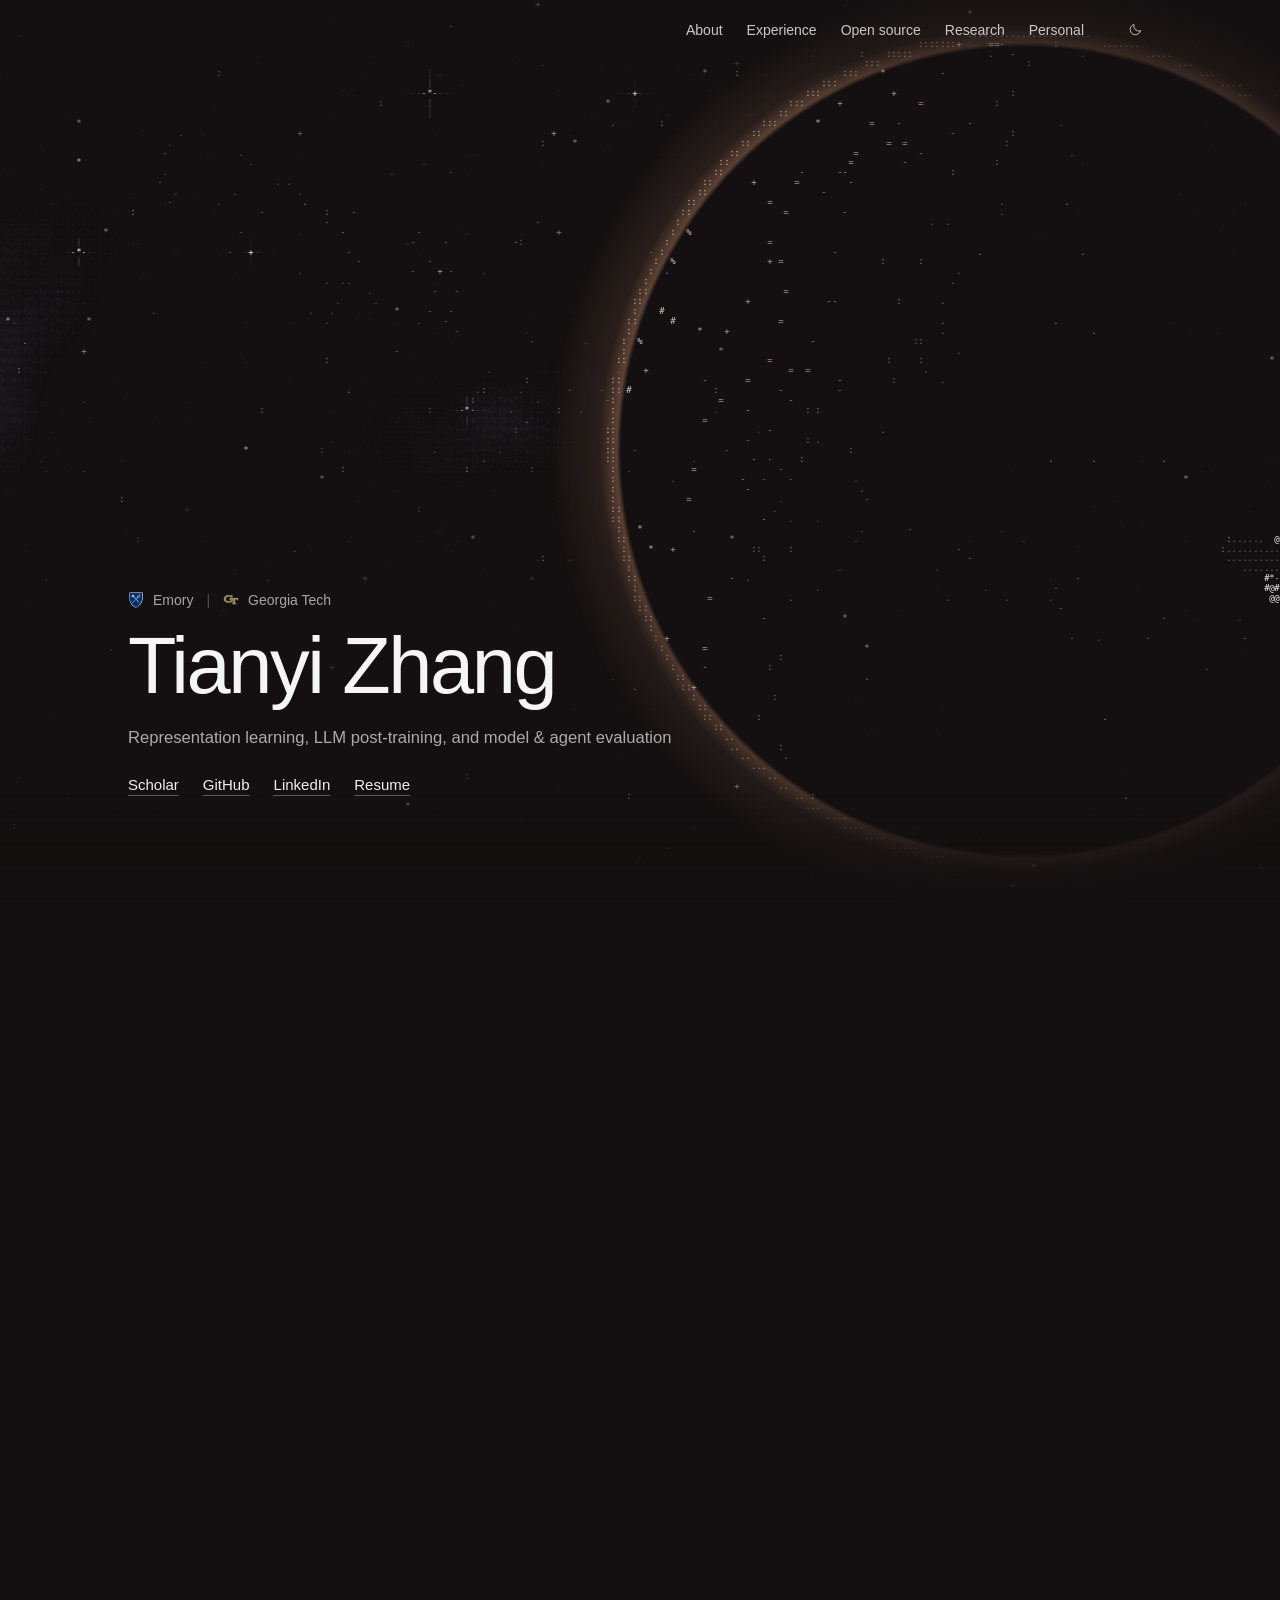
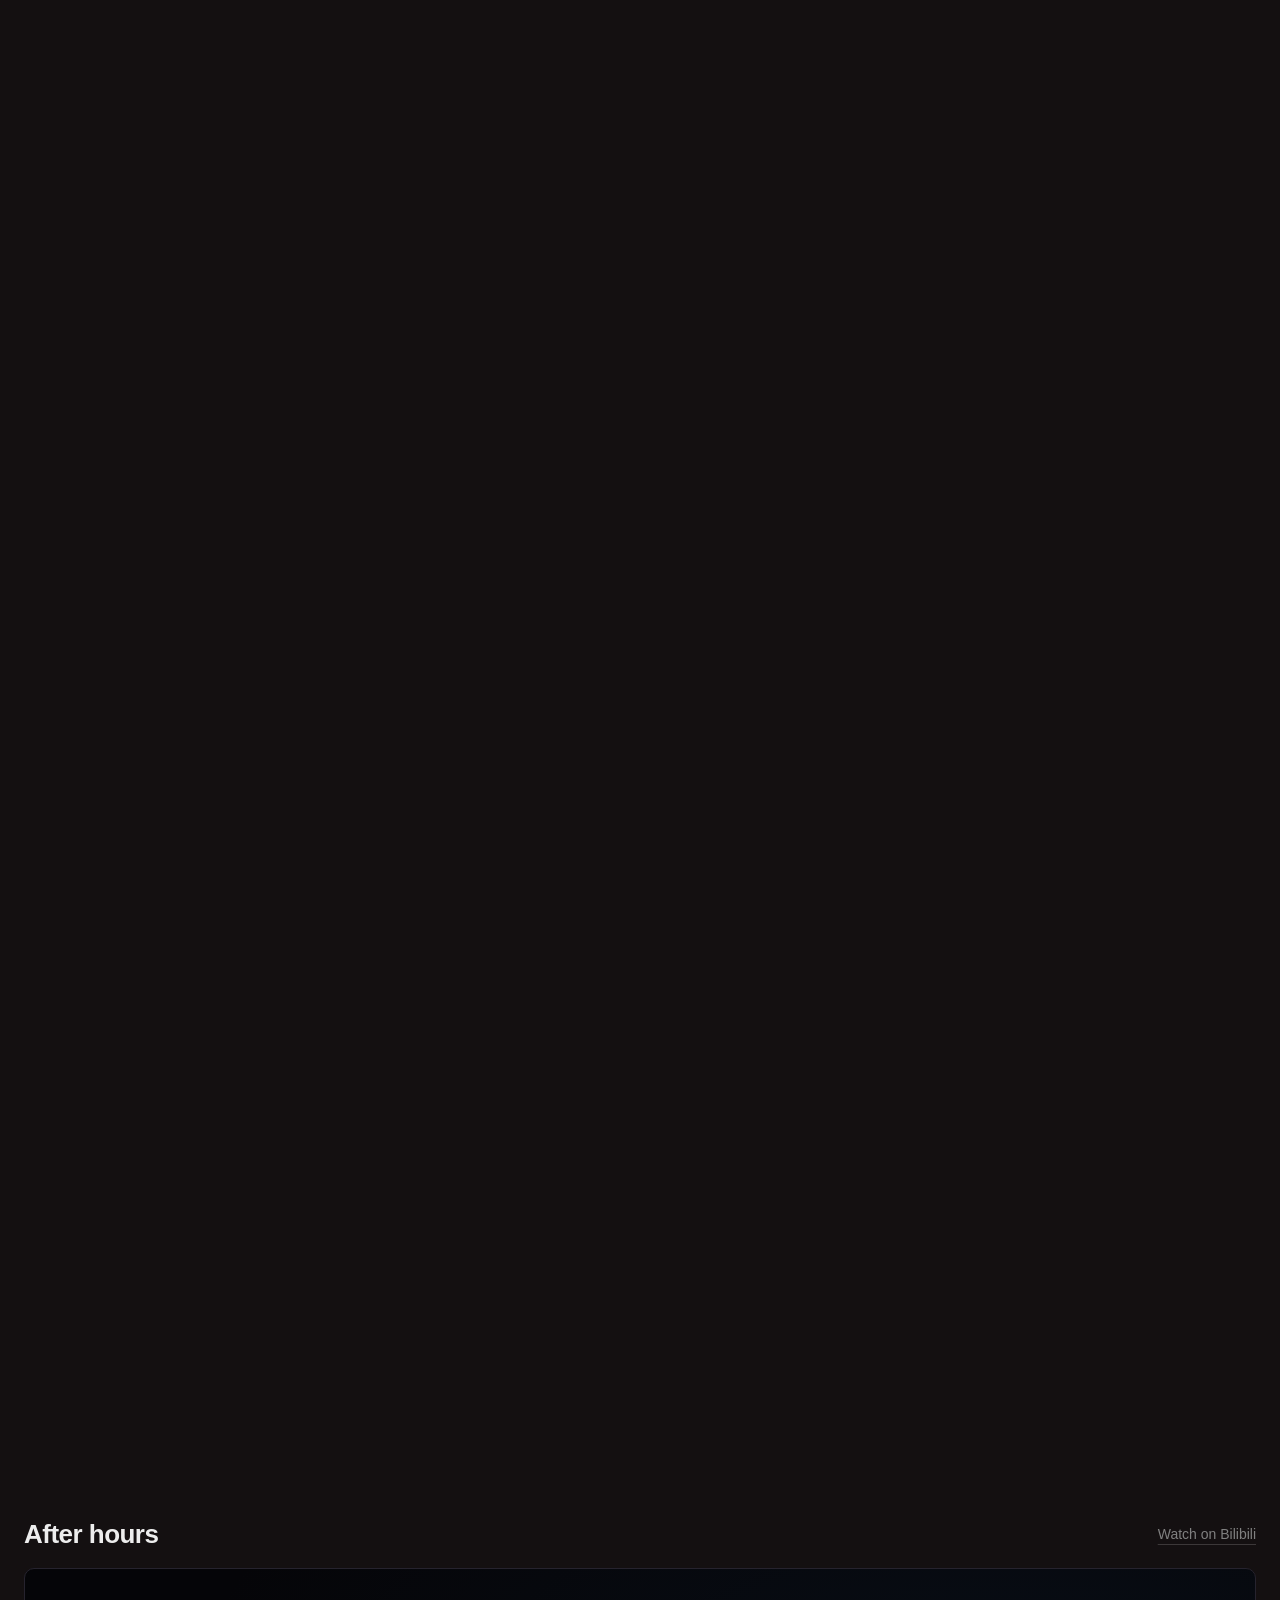
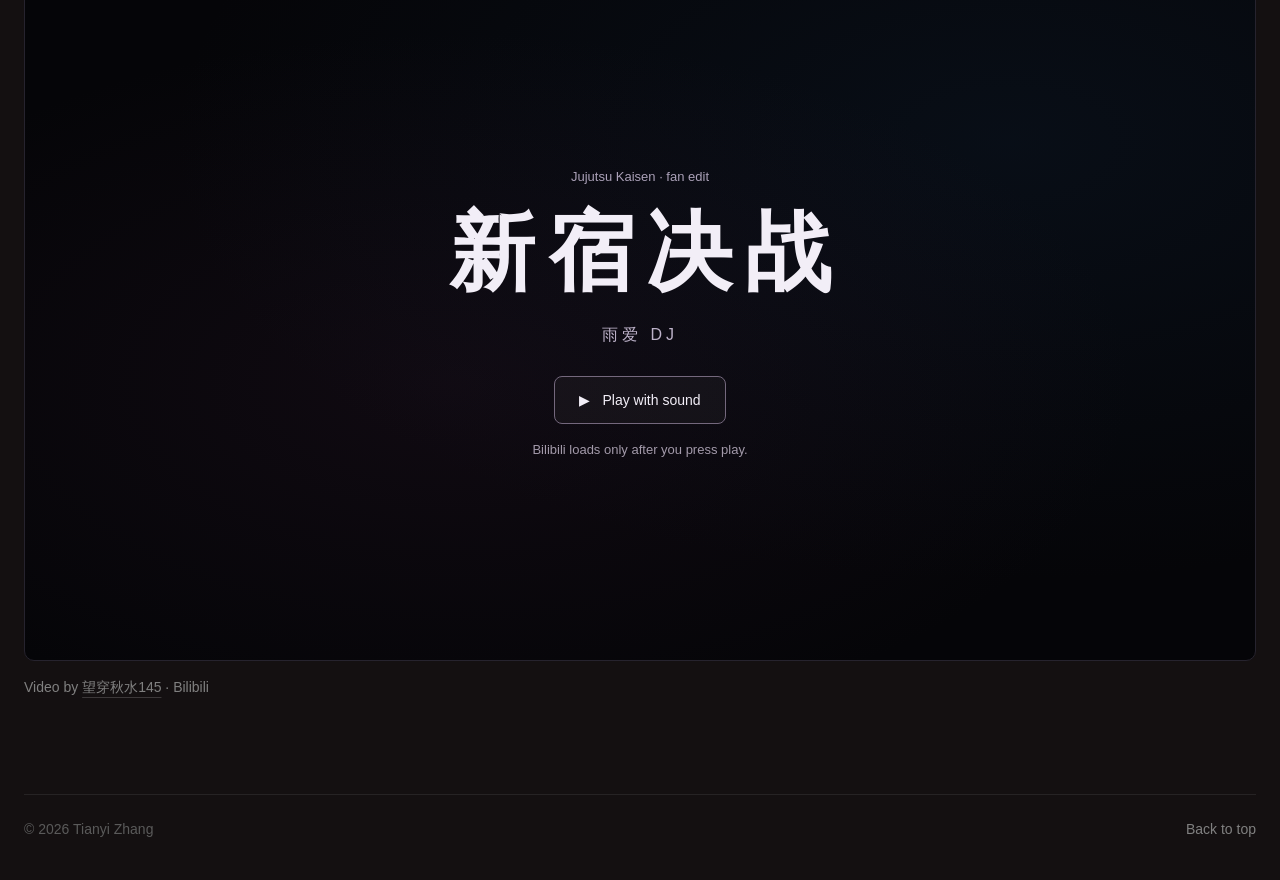
==== commit e338cee1: "Simplify LinkedIn experience and publish updated resumes" ====
--- a/index.html
+++ b/index.html
@@ -56,7 +56,7 @@
       <img class="portrait" src="images/tianyi-zhang.jpg" alt="Portrait of Tianyi Zhang" width="1111" height="1200" loading="lazy" decoding="async">
       <div class="about-copy">
         <p>I’m a master’s student in computer science at <a class="entity-link" href="https://www.gatech.edu/"><img src="images/gatech.ico" alt=""><strong>Georgia Tech</strong></a>, graduating in May 2027.</p>
-        <p>Most recently I worked on LLM-based retrieval at <a class="entity-link" href="https://www.linkedin.com/"><img src="images/linkedin.ico" alt=""><strong>LinkedIn</strong></a>. Before that, at <a class="entity-link" href="https://research.nvidia.com/"><img src="images/gatech.ico" alt=""><strong>GT EIC Lab</strong> × <img src="images/nvidia.ico" alt=""><strong>NVIDIA AI Research</strong></a>, I helped build tools for evaluating agents and auditing benchmarks. My research began at <a class="entity-link" href="https://www.emory.edu/"><img src="images/emory.svg" alt=""><strong>Emory</strong></a>, with directed and time-varying brain networks.</p>
+        <p>Most recently I worked on LLM-based recommendation at <a class="entity-link" href="https://www.linkedin.com/"><img src="images/linkedin.ico" alt=""><strong>LinkedIn</strong></a>. Before that, at <a class="entity-link" href="https://research.nvidia.com/"><img src="images/gatech.ico" alt=""><strong>GT EIC Lab</strong> × <img src="images/nvidia.ico" alt=""><strong>NVIDIA AI Research</strong></a>, I worked on agent evaluation and benchmark auditing (<a href="https://proceedings.mlr.press/v306/suh26a.html">ICML 2026</a>). My research began at <a class="entity-link" href="https://www.emory.edu/"><img src="images/emory.svg" alt=""><strong>Emory</strong></a>, with directed and time-varying brain networks.</p>
         <p>My interests are representation learning, LLM post-training, and model and agent evaluation. I’m particularly interested in how models learn from sparse or noisy feedback.</p>
         <dl class="spec">
           <div>
@@ -67,7 +67,7 @@
           <div>
             <dt>Resume</dt>
             <dd class="resume-links"><a href="resume/Tianyi_Zhang_Resume_EN.pdf" target="_blank" rel="noopener">English</a><a href="resume/Tianyi_Zhang_Resume_ZH.pdf" target="_blank" rel="noopener">Chinese</a></dd>
-            <dd class="resume-updated">Last updated · <time datetime="2026-09-16">September 16, 2026</time></dd>
+            <dd class="resume-updated">Last updated · <time datetime="2026-11-18">November 18, 2026</time></dd>
           </div>
         </dl>
       </div>
@@ -81,14 +81,14 @@
         <time class="log-when">May – Aug 2026</time>
         <div class="log-body">
           <h3><a href="https://www.linkedin.com/"><img src="images/linkedin.ico" alt="">LinkedIn</a></h3>
-          <p>Machine Learning Engineer Intern · LLM-based retrieval for the home feed</p>
+          <p>Machine Learning Engineer Intern · LLM-based recommendation for the home feed</p>
         </div>
       </li>
       <li class="log-row">
         <time class="log-when">Jul – Dec 2025</time>
         <div class="log-body">
           <h3><span class="log-marks" aria-hidden="true"><img src="images/gatech.ico" alt=""><img src="images/nvidia.ico" alt=""></span>Georgia Tech EIC Lab × NVIDIA AI Research</h3>
-          <p>Student Researcher · Auditing agent benchmarks <span class="tag">ICML 2026</span></p>
+          <p>Student Researcher <span class="tag">ICML 2026</span> · Agent evaluation</p>
         </div>
       </li>
       <li class="log-row">
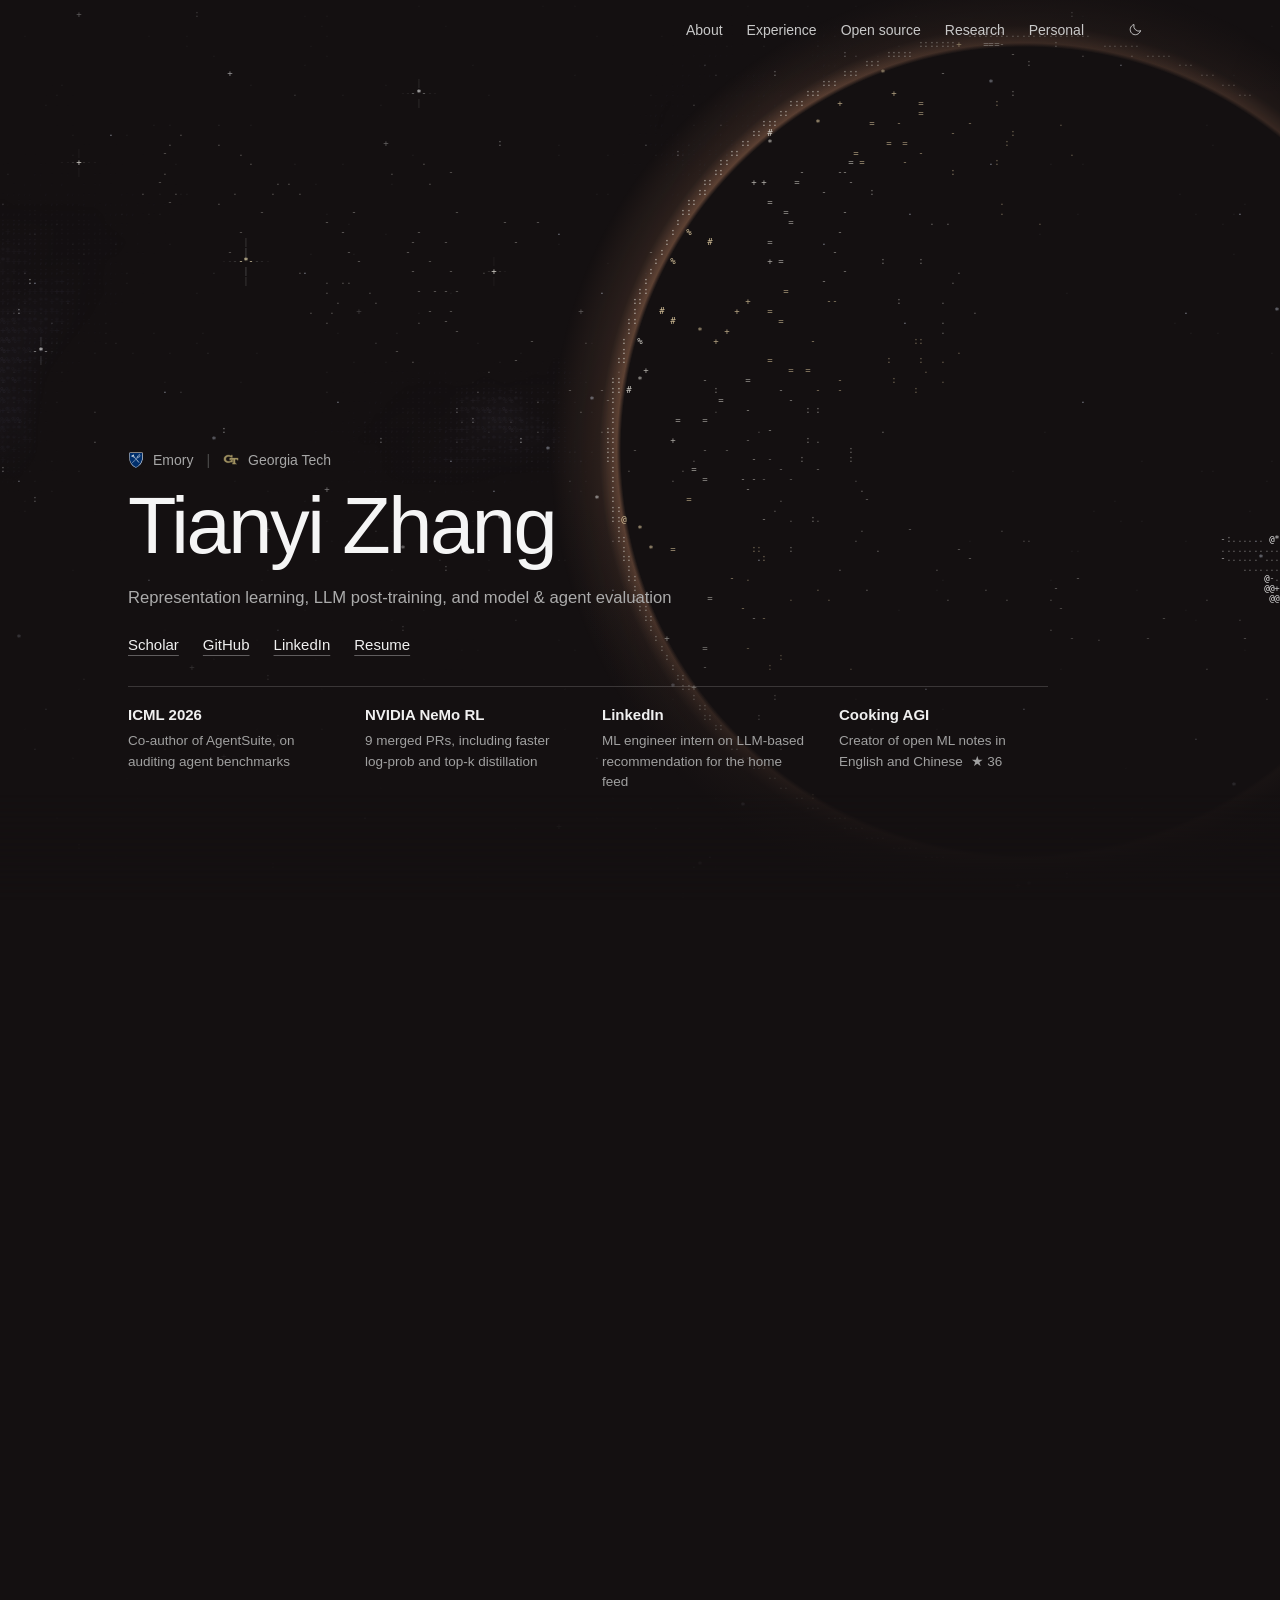
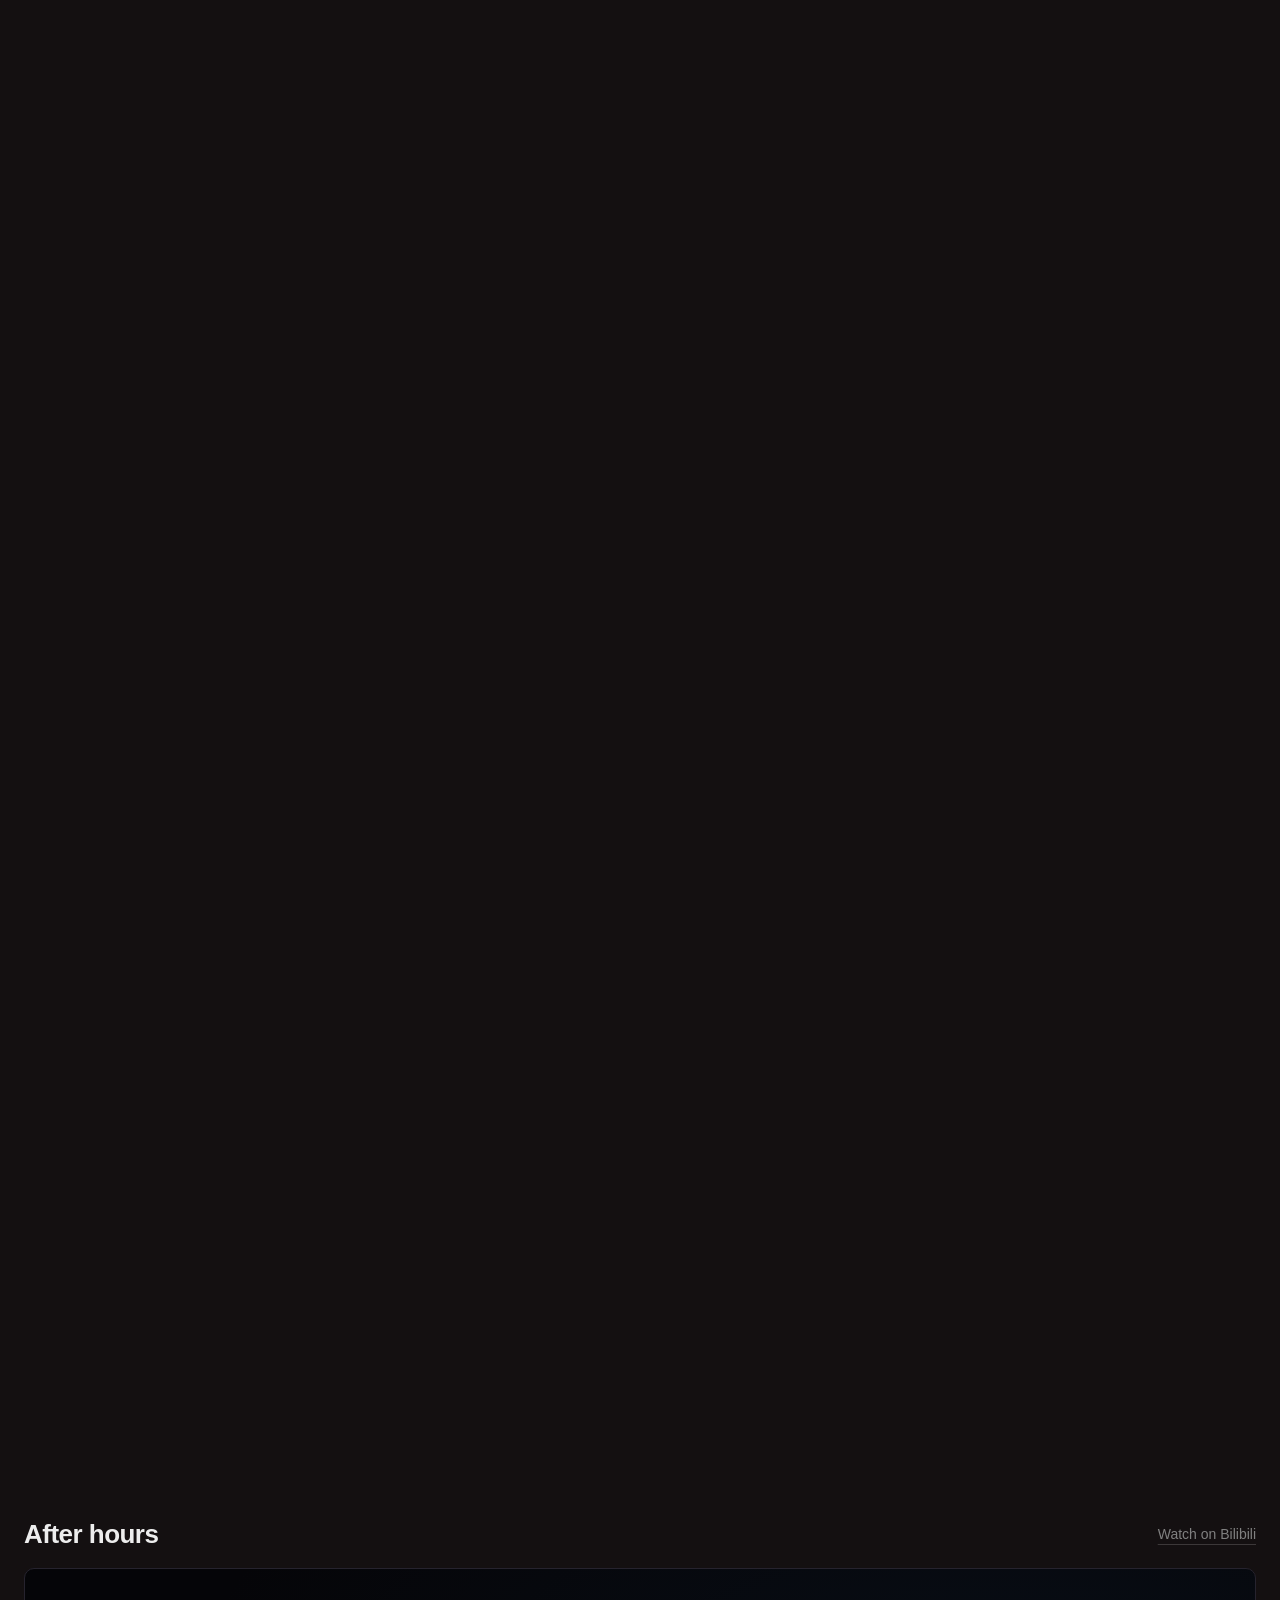
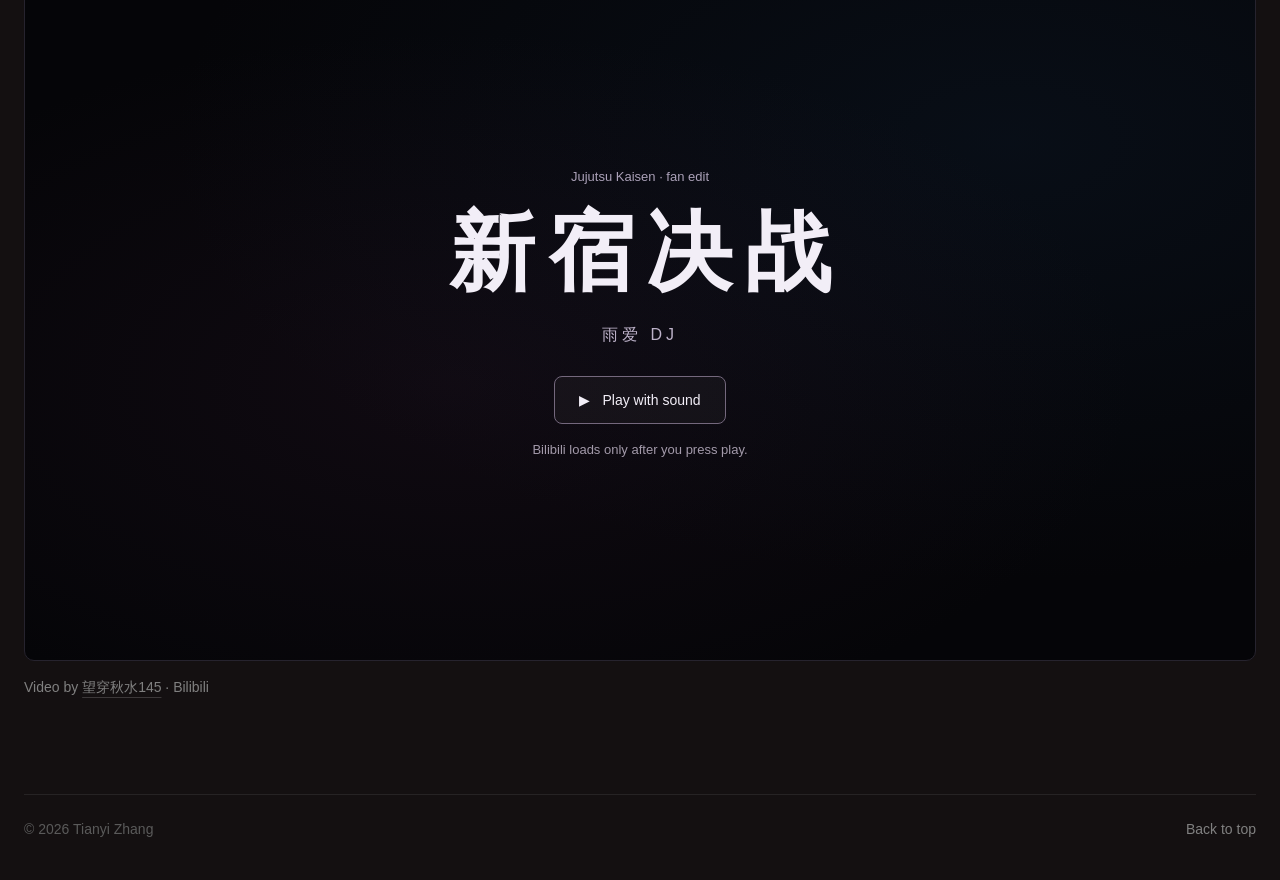
==== commit e5ded8a1: "Lead with four highlights on the first screen and print the photos in dots Under the hero links, the" ====
--- a/index.html
+++ b/index.html
@@ -10,7 +10,7 @@
 <meta name="referrer" content="no-referrer">
 <meta http-equiv="Content-Security-Policy" content="default-src 'self'; base-uri 'none'; form-action 'none'; object-src 'none'; script-src 'self'; style-src 'self'; img-src 'self' data:; media-src 'self'; frame-src https://open.spotify.com https://player.bilibili.com; connect-src https://api.github.com; font-src 'self'; worker-src 'none'; upgrade-insecure-requests">
 <link rel="icon" href="data:image/svg+xml,%3Csvg xmlns='http://www.w3.org/2000/svg' viewBox='0 0 32 32'%3E%3Ccircle cx='19' cy='17' r='9' fill='%23b8c6e4'/%3E%3Cellipse cx='19' cy='17' rx='15' ry='4' fill='none' stroke='%23d8c49c' stroke-width='1.6' transform='rotate(-18 19 17)'/%3E%3Ccircle cx='5' cy='6' r='1.6' fill='%23ff9446'/%3E%3C/svg%3E">
-<link rel="stylesheet" href="site.css?v=9">
+<link rel="stylesheet" href="site.css?v=10">
 <script src="theme-init.js?v=3"></script>
 </head>
 <body class="portfolio-refined">
@@ -46,6 +46,12 @@
       <a href="https://www.linkedin.com/in/tianyi-zhang2002/">LinkedIn</a>
       <a href="resume/Tianyi_Zhang_Resume_EN.pdf" target="_blank" rel="noopener">Resume</a>
     </nav>
+    <ul class="hero-proof" aria-label="Highlights">
+      <li><a href="https://proceedings.mlr.press/v306/suh26a.html"><strong>ICML 2026</strong><span class="proof-note">Co-author of AgentSuite, on auditing agent benchmarks</span></a></li>
+      <li><a href="https://github.com/NVIDIA-NeMo/RL/pulls?q=is:pr+is:merged+author:tianyi-zhang-02"><strong>NVIDIA NeMo RL</strong><span class="proof-note">9 merged PRs, including faster log-prob and top-k distillation</span></a></li>
+      <li><a href="#experience"><strong>LinkedIn</strong><span class="proof-note">ML engineer intern on LLM-based recommendation for the home feed</span></a></li>
+      <li data-github-repo="tianyi-zhang-02/cooking-agi"><a href="https://tianyi-zhang-02.github.io/cooking-agi/index.en.html"><strong>Cooking AGI</strong><span class="proof-note">Creator of open ML notes in English and Chinese <span class="oss-stars" aria-label="36 GitHub stars">★ <span data-github-star-count>36</span></span></span></a></li>
+    </ul>
   </div>
 </section>
 
@@ -53,7 +59,7 @@
   <section id="top" class="compact-section about-section">
     <h2 class="section-title">About</h2>
     <div class="about-grid">
-      <img class="portrait" src="images/tianyi-zhang.jpg" alt="Portrait of Tianyi Zhang" width="1111" height="1200" loading="lazy" decoding="async">
+      <div class="portrait-frame" data-develop><img class="portrait" src="images/tianyi-zhang.jpg" alt="Portrait of Tianyi Zhang" width="1111" height="1200" loading="lazy" decoding="async"></div>
       <div class="about-copy">
         <p>I’m a master’s student in computer science at <a class="entity-link" href="https://www.gatech.edu/"><img src="images/gatech.ico" alt=""><strong>Georgia Tech</strong></a>, graduating in May 2027.</p>
         <p>Most recently I worked on LLM-based recommendation at <a class="entity-link" href="https://www.linkedin.com/"><img src="images/linkedin.ico" alt=""><strong>LinkedIn</strong></a>. Before that, at <a class="entity-link" href="https://research.nvidia.com/"><img src="images/gatech.ico" alt=""><strong>GT EIC Lab</strong> × <img src="images/nvidia.ico" alt=""><strong>NVIDIA AI Research</strong></a>, I worked on agent evaluation and benchmark auditing (<a href="https://proceedings.mlr.press/v306/suh26a.html">ICML 2026</a>). My research began at <a class="entity-link" href="https://www.emory.edu/"><img src="images/emory.svg" alt=""><strong>Emory</strong></a>, with directed and time-varying brain networks.</p>
@@ -111,7 +117,7 @@
             <a class="oss-mark" href="https://tianyi-zhang-02.github.io/cooking-agi/index.en.html" aria-label="Cooking AGI"><img src="images/notes.svg" alt=""></a>
             <div>
               <h3 id="notes-title"><a href="https://tianyi-zhang-02.github.io/cooking-agi/index.en.html">Cooking AGI</a></h3>
-              <p class="oss-role">Creator &amp; maintainer <span class="oss-stars" title="GitHub stars" aria-label="27 GitHub stars">★ <span data-github-star-count>27</span></span></p>
+              <p class="oss-role">Creator &amp; maintainer <span class="oss-stars" title="GitHub stars" aria-label="36 GitHub stars">★ <span data-github-star-count>36</span></span></p>
             </div>
           </header>
           <p class="oss-description">Open ML and LLM notes in English and Chinese, with interactive diagrams, coding exercises and interview study plans.</p>
@@ -129,7 +135,7 @@
             <a class="oss-mark" href="https://github.com/NVIDIA-NeMo/RL" aria-label="NVIDIA NeMo RL repository"><img src="images/nvidia.ico" alt=""></a>
             <div>
               <h3 id="nemo-title"><a href="https://github.com/NVIDIA-NeMo/RL">NVIDIA NeMo RL</a></h3>
-              <p class="oss-role">Contributor <span class="oss-stars" title="Repository stars" aria-label="2.0 thousand GitHub stars">★ <span data-github-star-count>2.0k</span></span></p>
+              <p class="oss-role">Contributor <span class="oss-stars" title="Repository stars" aria-label="2,166 GitHub stars">★ <span data-github-star-count>2.2k</span></span></p>
             </div>
           </header>
           <p class="oss-description">NVIDIA’s framework for LLM post-training and RL; my work is on training efficiency and correctness.</p>
@@ -176,7 +182,7 @@
     <p class="personal-intro">Away from work: photography, mountains and rivers, animals, travel and music. I am slowly learning the guitar.</p>
 
     <figure class="hero-reveal personal-panorama">
-      <div class="reveal">
+      <div class="reveal" data-develop>
         <video class="rv-media rv-video" preload="none" muted loop playsinline poster="videos/namcha-barwa-poster.jpg">
           <source src="videos/namcha-barwa.mp4" type="video/mp4">
         </video>
@@ -249,10 +255,11 @@
   </div>
 </dialog>
 
-<script src="script.js?v=49"></script>
+<script src="script.js?v=50"></script>
 <script defer src="ascii-sky.js?v=5"></script>
 <script defer src="ascii-page.js?v=2"></script>
 <script defer src="after-hours.js?v=1"></script>
 <script defer src="portfolio.js?v=7"></script>
+<script defer src="develop.js?v=3"></script>
 </body>
 </html>
--- a/site.css
+++ b/site.css
@@ -119,6 +119,7 @@
   content: ""; position: absolute; inset: 0; pointer-events: none;
   background:
     linear-gradient(to bottom, color-mix(in srgb, var(--sky, #050507) 55%, transparent), transparent 96px),
+    linear-gradient(to top, color-mix(in srgb, var(--sky, #050507) 80%, transparent) 90px, transparent 320px),
     radial-gradient(ellipse 58% 52% at 16% 80%, color-mix(in srgb, var(--sky, #050507) 82%, transparent), transparent 70%);
 }
 /* on the same left edge as the bar and the sections below */
@@ -133,6 +134,13 @@
 .hero-links { display: flex; flex-wrap: wrap; gap: 10px 24px; margin-top: 26px; font: 500 15px/1 var(--sans); }
 .hero-links a { color: #f0f0f0; text-decoration-color: rgba(255, 255, 255, .32); }
 .hero-links a:hover { color: #fff; }
+/* what I have done, readable on the first screen: four plain entries under a hairline */
+.hero-proof { display: grid; grid-template-columns: repeat(4, minmax(0, 1fr)); gap: 16px 28px; margin: 34px 0 0; padding: 18px 0 0; list-style: none; border-top: 1px solid rgba(255, 255, 255, .16); }
+.hero-proof a { display: block; color: inherit; text-decoration: none; }
+.hero-proof strong { display: block; color: #f0f0f0; font: 600 15px/1.35 var(--sans); text-decoration: underline; text-decoration-thickness: 1px; text-decoration-color: transparent; text-underline-offset: 5px; transition: text-decoration-color .2s ease; }
+.hero-proof a:hover strong { text-decoration-color: currentColor; }
+.proof-note { display: block; margin-top: 6px; color: #a0a0a0; font: 400 13.5px/1.5 var(--sans); }
+.proof-note .oss-stars { margin-left: 4px; white-space: nowrap; }
 
 /* the light theme: the same sky, drawn in ink on the page's paper */
 :root[data-theme="light"] {
@@ -150,8 +158,12 @@
 :root[data-theme="light"] .sky-hero::after {
   background:
     linear-gradient(to bottom, color-mix(in srgb, var(--bg) 55%, transparent), transparent 96px),
+    linear-gradient(to top, color-mix(in srgb, var(--bg) 90%, transparent) 110px, transparent 340px),
     radial-gradient(ellipse 58% 52% at 16% 80%, color-mix(in srgb, var(--bg) 82%, transparent), transparent 70%);
 }
+:root[data-theme="light"] .hero-proof { border-top-color: var(--line-2); }
+:root[data-theme="light"] .hero-proof strong { color: var(--ink); }
+:root[data-theme="light"] .proof-note { color: var(--muted); }
 :root[data-theme="light"] .kicker { color: var(--muted); }
 :root[data-theme="light"] .kicker .sep { color: var(--dim); }
 :root[data-theme="light"] .hero-name { color: var(--ink); }
@@ -176,7 +188,10 @@
 
 /* ------------------------------------------------------------------ about */
 .about-grid { display: grid; grid-template-columns: 240px minmax(0, 1fr); gap: clamp(32px, 6vw, 80px); align-items: start; }
+.portrait-frame { position: relative; border-radius: 10px; }
 .portrait { width: 100%; height: auto; border-radius: 10px; background: #fff; box-shadow: 0 0 0 1px var(--line-2), 0 18px 60px -18px var(--photo-shadow); }
+/* at rest a photo is printed in the sky's medium, one-bit dots in the page's ink; pointing at it develops the photo (develop.js) */
+.develop-canvas { position: absolute; inset: 0; width: 100%; height: 100%; border-radius: inherit; image-rendering: pixelated; pointer-events: none; }
 .about-copy > p { max-width: 38em; margin-bottom: 18px; color: var(--text); font-size: 17px; line-height: 1.8; }
 .entity-link img, .log-body h3 img, .log-marks img, .spec strong img { display: inline-block; width: 15px; height: 15px; margin: 0 6px 0 2px; vertical-align: -2px; border-radius: 3px; object-fit: contain; }
 .entity-link strong { font-weight: 600; }
@@ -356,8 +371,9 @@
 
 /* ------------------------------------------------------------------ smaller screens */
 @media (max-width: 900px) {
+  .hero-proof { grid-template-columns: repeat(2, minmax(0, 1fr)); }
   .about-grid { grid-template-columns: 1fr; }
-  .portrait { width: min(200px, 55vw); }
+  .portrait-frame { width: min(200px, 55vw); }
   .about-copy { margin-top: 24px; }
   .log-row, .publication-list li, .oss-entry { grid-template-columns: 1fr; gap: 6px; }
   .pub-venue { grid-row: auto; }
@@ -376,6 +392,20 @@
   .hero-line { margin-top: 14px; font-size: 16px; }
   .hero-links { gap: 8px 20px; }
   .hero-links a { display: inline-flex; align-items: center; min-height: 40px; }
+  .hero-proof { gap: 14px 18px; margin-top: 20px; padding-top: 14px; }
+  .hero-proof strong { font-size: 14px; }
+  .proof-note { margin-top: 3px; font-size: 12.5px; line-height: 1.45; }
+  /* on a phone the copy fills the lower half of the sky, so that half is kept calm */
+  .sky-hero::after {
+    background:
+      linear-gradient(to bottom, color-mix(in srgb, var(--sky, #050507) 55%, transparent), transparent 96px),
+      linear-gradient(to top, color-mix(in srgb, var(--sky, #050507) 86%, transparent) 300px, transparent 580px);
+  }
+  :root[data-theme="light"] .sky-hero::after {
+    background:
+      linear-gradient(to bottom, color-mix(in srgb, var(--bg) 55%, transparent), transparent 96px),
+      linear-gradient(to top, color-mix(in srgb, var(--bg) 92%, transparent) 320px, transparent 600px);
+  }
   .spec { grid-template-columns: 1fr; gap: 24px; }
   .resume-links a, .oss-actions a, .music-copy a, .section-heading > a, .onepage-footer a, .after-hours-heading a, .after-hours-footer a { display: inline-flex; align-items: center; min-height: 44px; }
   .section-heading { flex-wrap: wrap; gap: 8px; }
@@ -403,7 +433,7 @@
   .tx-reveal .compact-section { opacity: 1; transform: none; transition: none; }
 }
 @media print {
-  .portfolio-bar, .sky-hero canvas, .after-hours, .skip-to-profile { display: none; }
+  .portfolio-bar, .sky-hero canvas, .after-hours, .skip-to-profile, .develop-canvas { display: none; }
   .sky-hero { height: auto; min-height: 0; padding: 24px 0; background: none; color: #000; }
   .sky-hero::after { display: none; }
   .hero-copy { position: static; }
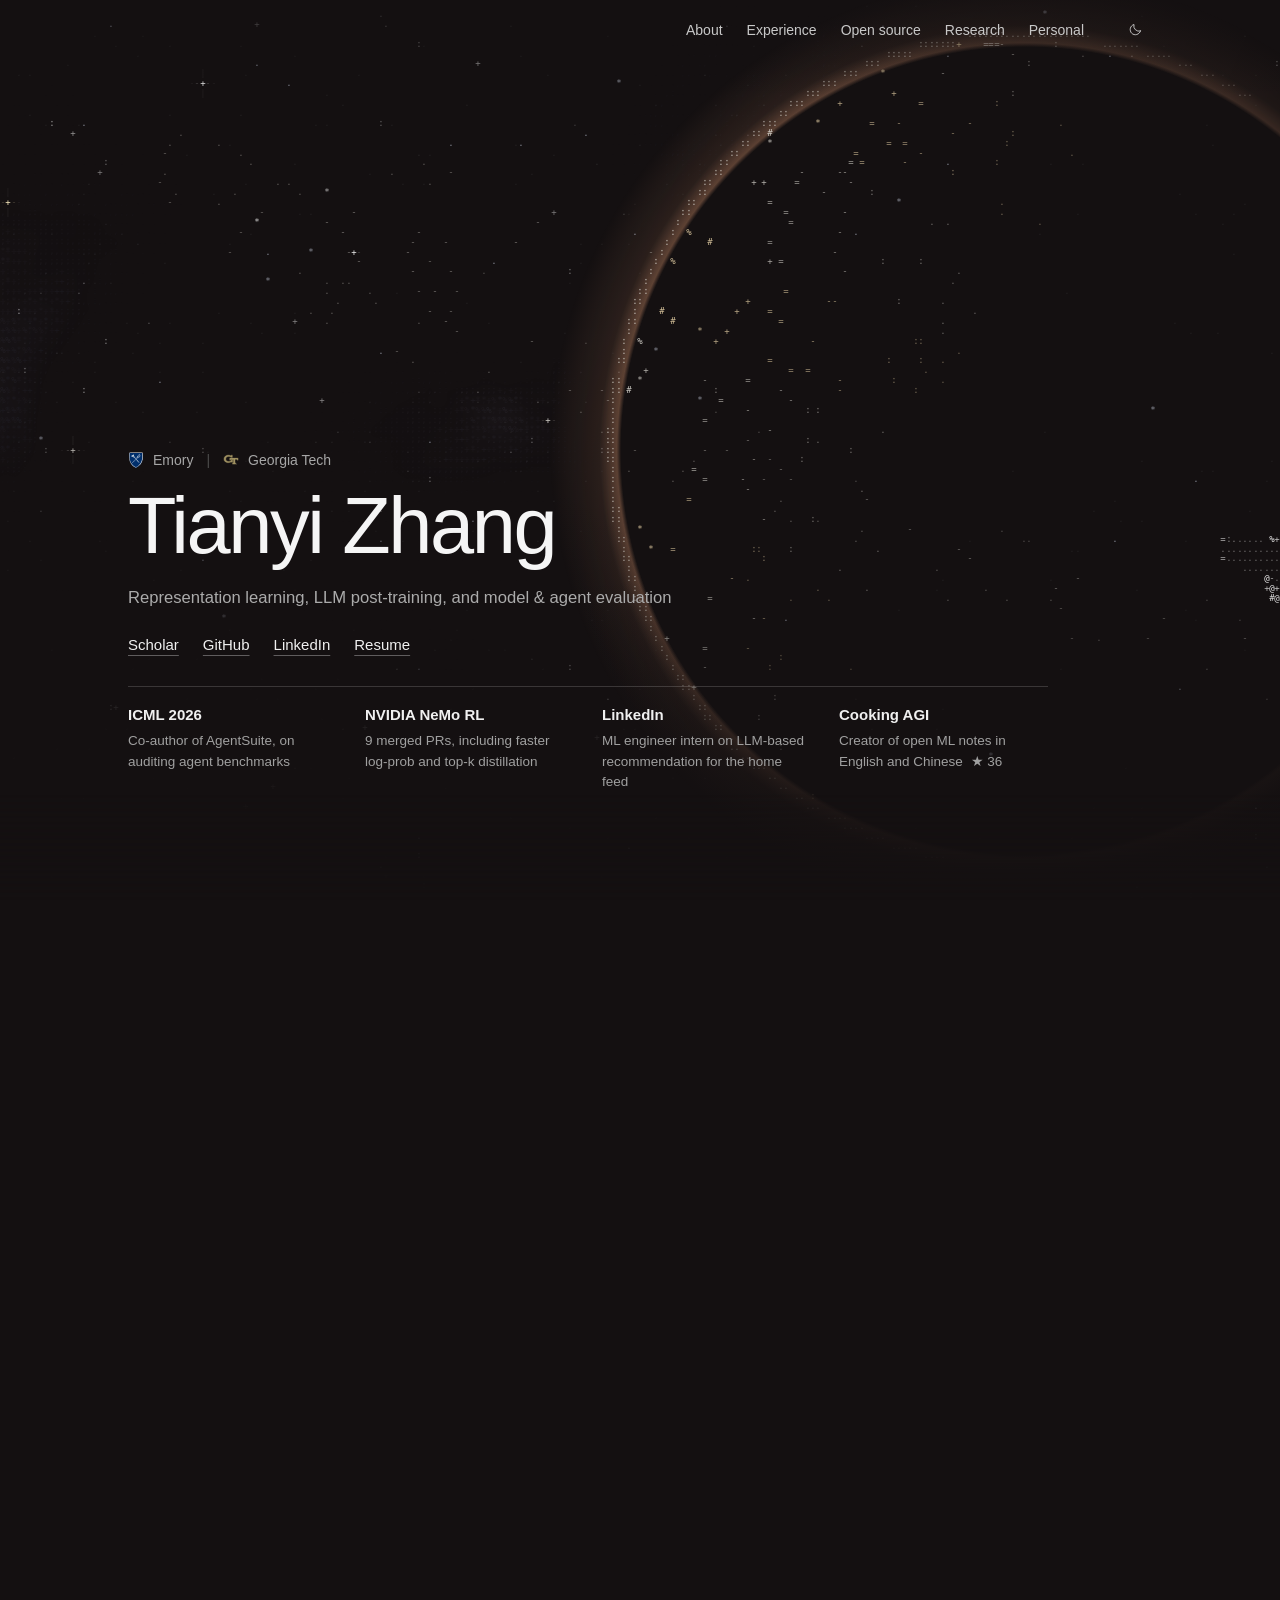
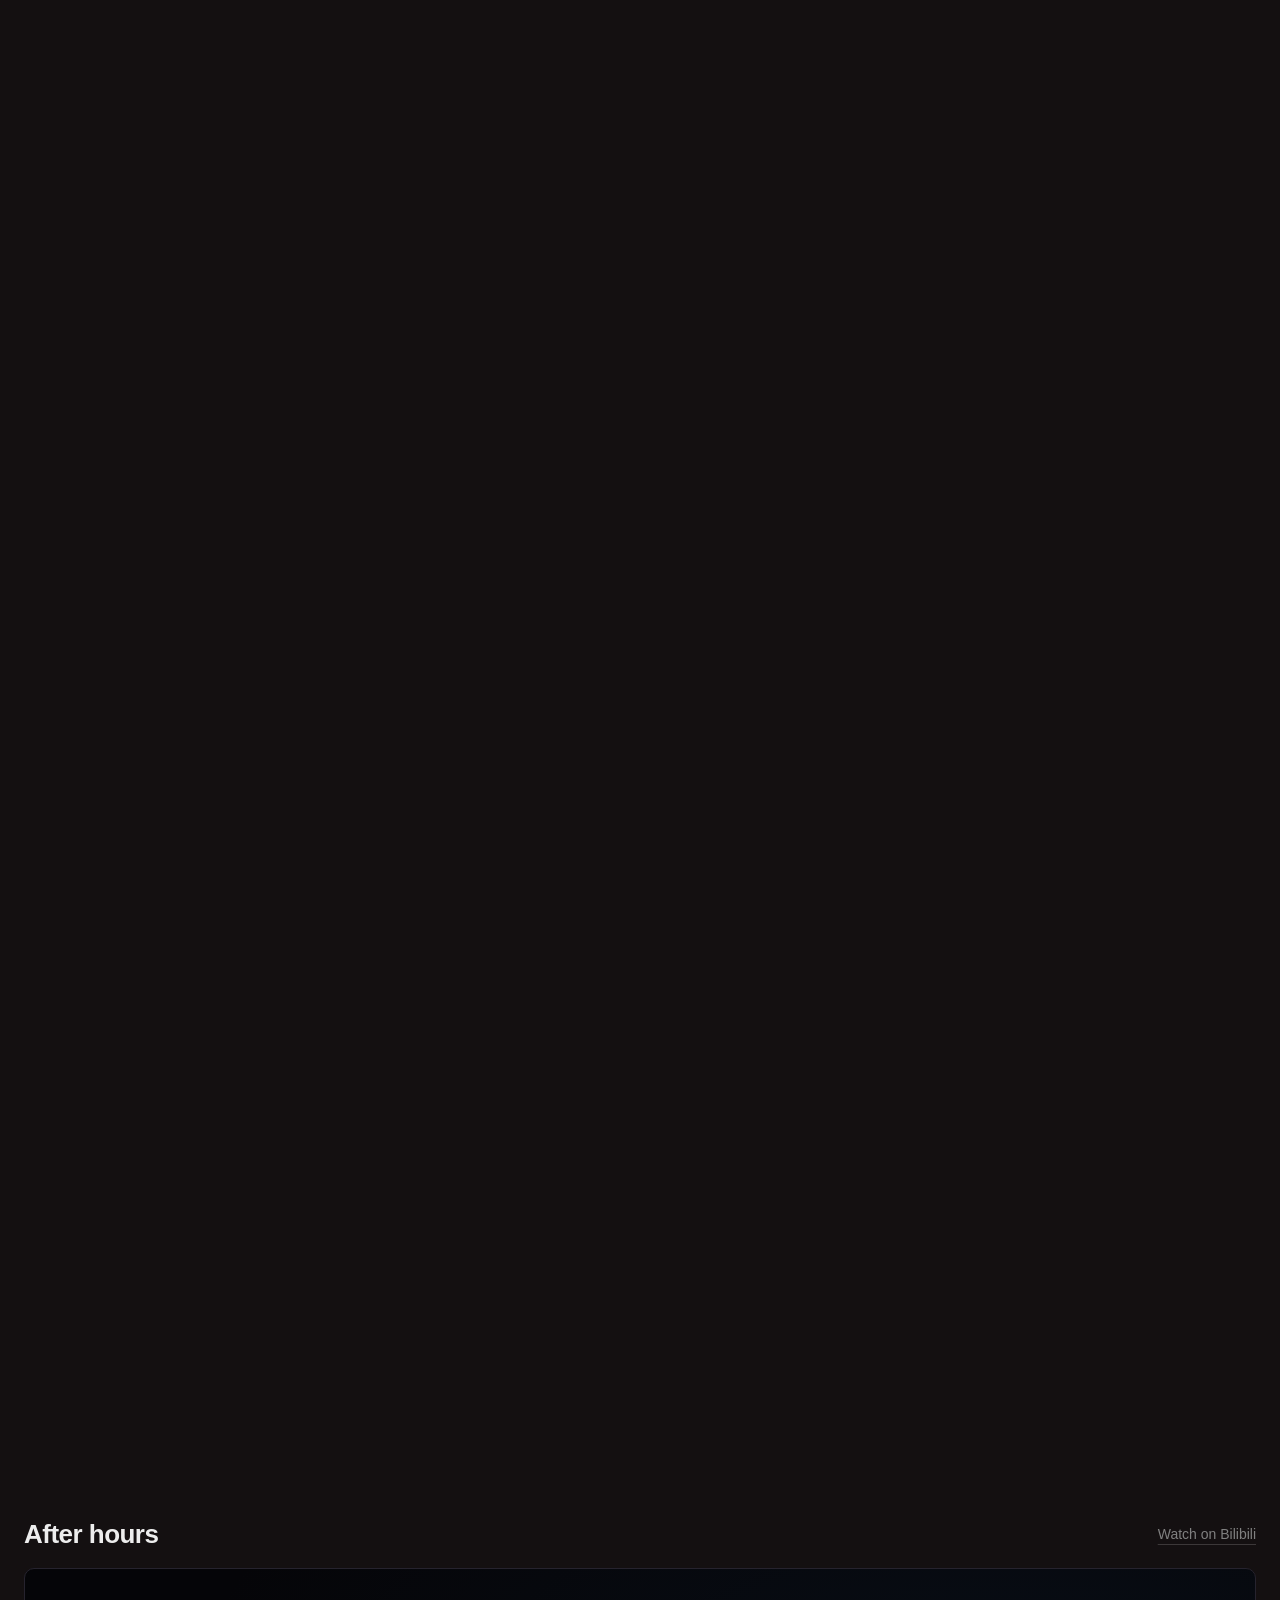
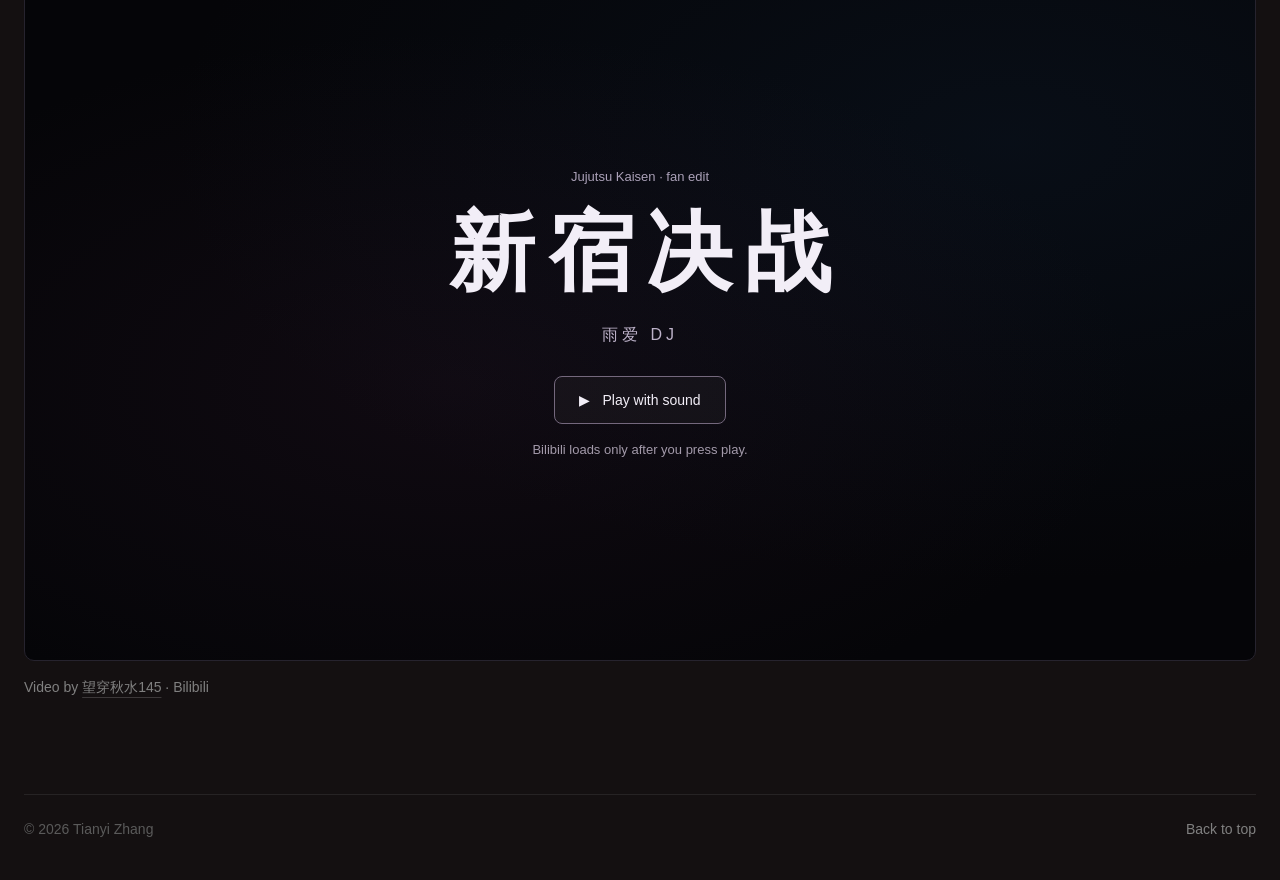
==== commit 9e5bfe93: "Show the portrait as the plain photo again Only the Namcha Barwa panorama keeps the one-bit dots; th" ====
--- a/index.html
+++ b/index.html
@@ -10,7 +10,7 @@
 <meta name="referrer" content="no-referrer">
 <meta http-equiv="Content-Security-Policy" content="default-src 'self'; base-uri 'none'; form-action 'none'; object-src 'none'; script-src 'self'; style-src 'self'; img-src 'self' data:; media-src 'self'; frame-src https://open.spotify.com https://player.bilibili.com; connect-src https://api.github.com; font-src 'self'; worker-src 'none'; upgrade-insecure-requests">
 <link rel="icon" href="data:image/svg+xml,%3Csvg xmlns='http://www.w3.org/2000/svg' viewBox='0 0 32 32'%3E%3Ccircle cx='19' cy='17' r='9' fill='%23b8c6e4'/%3E%3Cellipse cx='19' cy='17' rx='15' ry='4' fill='none' stroke='%23d8c49c' stroke-width='1.6' transform='rotate(-18 19 17)'/%3E%3Ccircle cx='5' cy='6' r='1.6' fill='%23ff9446'/%3E%3C/svg%3E">
-<link rel="stylesheet" href="site.css?v=10">
+<link rel="stylesheet" href="site.css?v=11">
 <script src="theme-init.js?v=3"></script>
 </head>
 <body class="portfolio-refined">
@@ -59,7 +59,7 @@
   <section id="top" class="compact-section about-section">
     <h2 class="section-title">About</h2>
     <div class="about-grid">
-      <div class="portrait-frame" data-develop><img class="portrait" src="images/tianyi-zhang.jpg" alt="Portrait of Tianyi Zhang" width="1111" height="1200" loading="lazy" decoding="async"></div>
+      <img class="portrait" src="images/tianyi-zhang.jpg" alt="Portrait of Tianyi Zhang" width="1111" height="1200" loading="lazy" decoding="async">
       <div class="about-copy">
         <p>I’m a master’s student in computer science at <a class="entity-link" href="https://www.gatech.edu/"><img src="images/gatech.ico" alt=""><strong>Georgia Tech</strong></a>, graduating in May 2027.</p>
         <p>Most recently I worked on LLM-based recommendation at <a class="entity-link" href="https://www.linkedin.com/"><img src="images/linkedin.ico" alt=""><strong>LinkedIn</strong></a>. Before that, at <a class="entity-link" href="https://research.nvidia.com/"><img src="images/gatech.ico" alt=""><strong>GT EIC Lab</strong> × <img src="images/nvidia.ico" alt=""><strong>NVIDIA AI Research</strong></a>, I worked on agent evaluation and benchmark auditing (<a href="https://proceedings.mlr.press/v306/suh26a.html">ICML 2026</a>). My research began at <a class="entity-link" href="https://www.emory.edu/"><img src="images/emory.svg" alt=""><strong>Emory</strong></a>, with directed and time-varying brain networks.</p>
@@ -260,6 +260,6 @@
 <script defer src="ascii-page.js?v=2"></script>
 <script defer src="after-hours.js?v=1"></script>
 <script defer src="portfolio.js?v=7"></script>
-<script defer src="develop.js?v=3"></script>
+<script defer src="develop.js?v=4"></script>
 </body>
 </html>
--- a/site.css
+++ b/site.css
@@ -188,7 +188,6 @@
 
 /* ------------------------------------------------------------------ about */
 .about-grid { display: grid; grid-template-columns: 240px minmax(0, 1fr); gap: clamp(32px, 6vw, 80px); align-items: start; }
-.portrait-frame { position: relative; border-radius: 10px; }
 .portrait { width: 100%; height: auto; border-radius: 10px; background: #fff; box-shadow: 0 0 0 1px var(--line-2), 0 18px 60px -18px var(--photo-shadow); }
 /* at rest a photo is printed in the sky's medium, one-bit dots in the page's ink; pointing at it develops the photo (develop.js) */
 .develop-canvas { position: absolute; inset: 0; width: 100%; height: 100%; border-radius: inherit; image-rendering: pixelated; pointer-events: none; }
@@ -373,7 +372,7 @@
 @media (max-width: 900px) {
   .hero-proof { grid-template-columns: repeat(2, minmax(0, 1fr)); }
   .about-grid { grid-template-columns: 1fr; }
-  .portrait-frame { width: min(200px, 55vw); }
+  .portrait { width: min(200px, 55vw); }
   .about-copy { margin-top: 24px; }
   .log-row, .publication-list li, .oss-entry { grid-template-columns: 1fr; gap: 6px; }
   .pub-venue { grid-row: auto; }
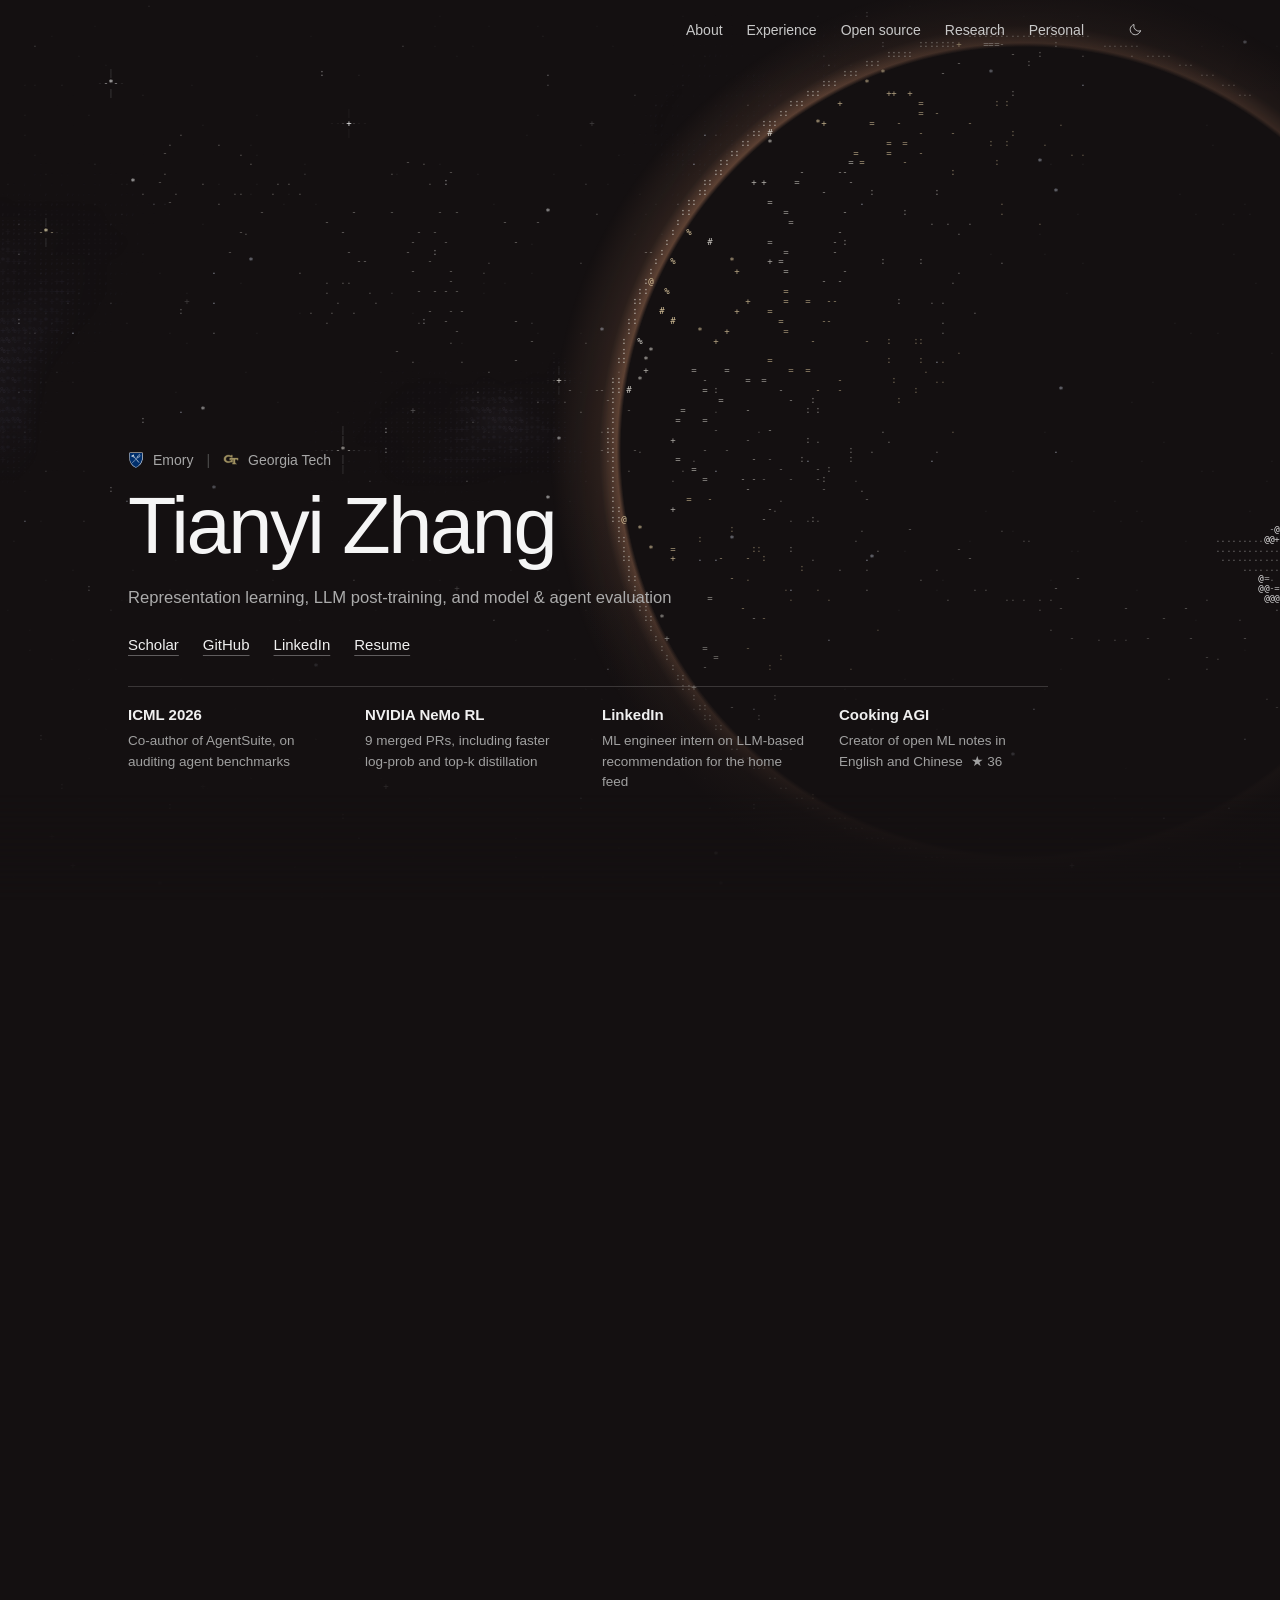
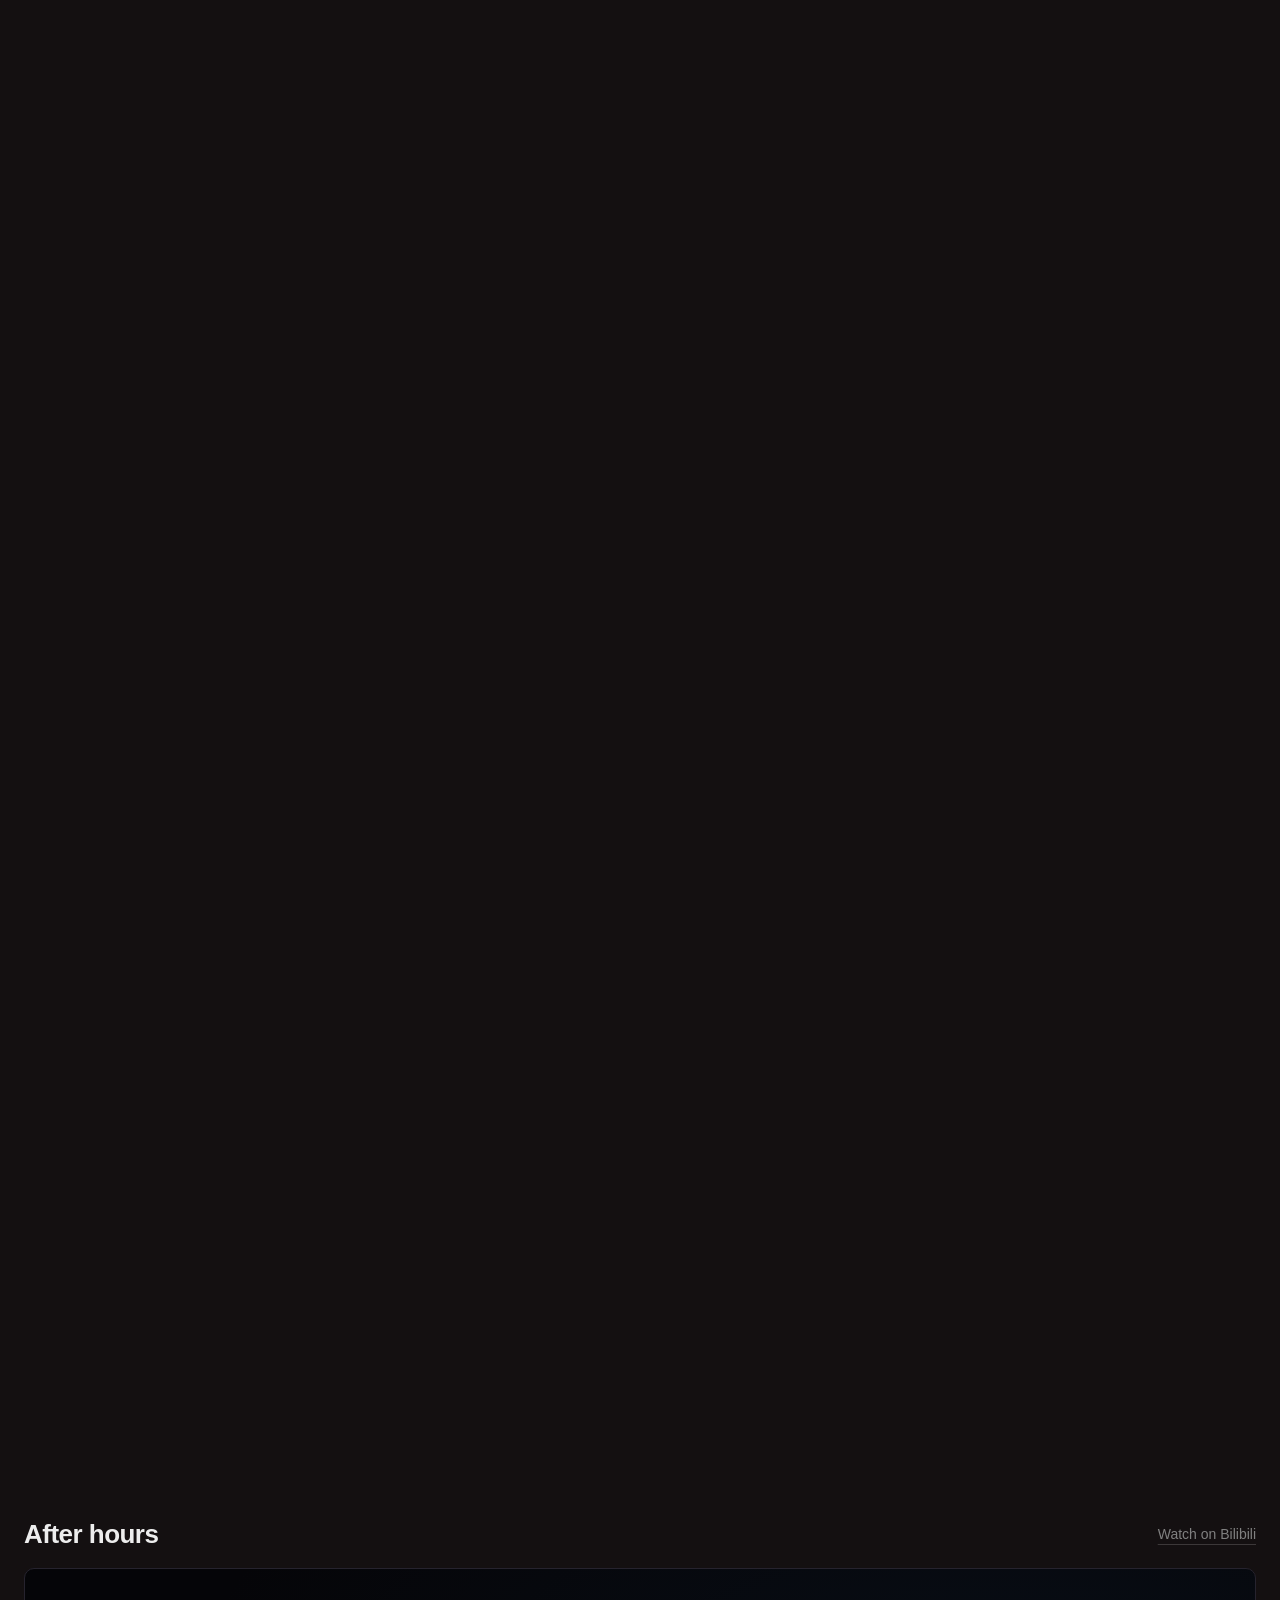
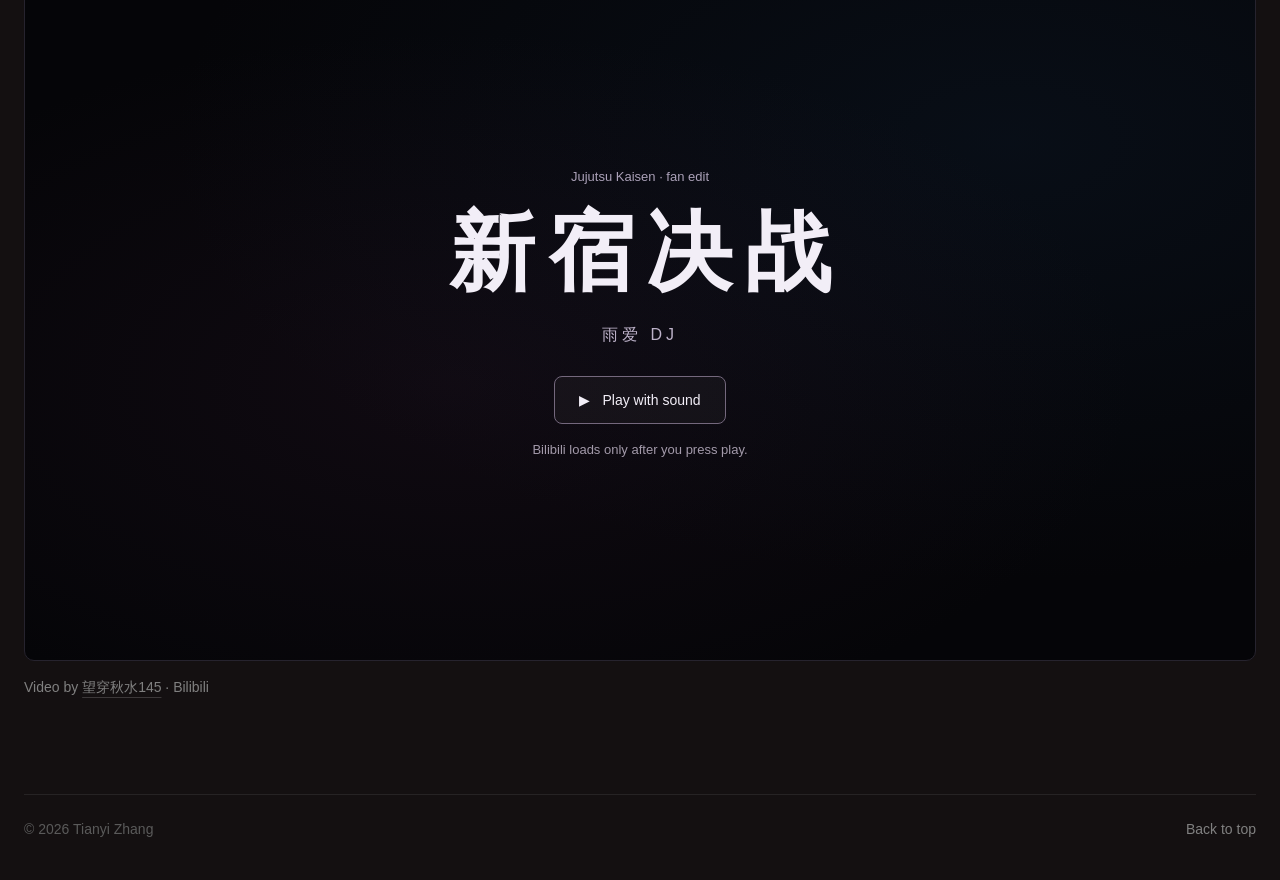
==== commit 7196b6dd: "Show the panorama as the plain photo again and drop the dot printing The one-bit dots are gone from " ====
--- a/index.html
+++ b/index.html
@@ -10,7 +10,7 @@
 <meta name="referrer" content="no-referrer">
 <meta http-equiv="Content-Security-Policy" content="default-src 'self'; base-uri 'none'; form-action 'none'; object-src 'none'; script-src 'self'; style-src 'self'; img-src 'self' data:; media-src 'self'; frame-src https://open.spotify.com https://player.bilibili.com; connect-src https://api.github.com; font-src 'self'; worker-src 'none'; upgrade-insecure-requests">
 <link rel="icon" href="data:image/svg+xml,%3Csvg xmlns='http://www.w3.org/2000/svg' viewBox='0 0 32 32'%3E%3Ccircle cx='19' cy='17' r='9' fill='%23b8c6e4'/%3E%3Cellipse cx='19' cy='17' rx='15' ry='4' fill='none' stroke='%23d8c49c' stroke-width='1.6' transform='rotate(-18 19 17)'/%3E%3Ccircle cx='5' cy='6' r='1.6' fill='%23ff9446'/%3E%3C/svg%3E">
-<link rel="stylesheet" href="site.css?v=11">
+<link rel="stylesheet" href="site.css?v=12">
 <script src="theme-init.js?v=3"></script>
 </head>
 <body class="portfolio-refined">
@@ -182,7 +182,7 @@
     <p class="personal-intro">Away from work: photography, mountains and rivers, animals, travel and music. I am slowly learning the guitar.</p>
 
     <figure class="hero-reveal personal-panorama">
-      <div class="reveal" data-develop>
+      <div class="reveal">
         <video class="rv-media rv-video" preload="none" muted loop playsinline poster="videos/namcha-barwa-poster.jpg">
           <source src="videos/namcha-barwa.mp4" type="video/mp4">
         </video>
@@ -260,6 +260,5 @@
 <script defer src="ascii-page.js?v=2"></script>
 <script defer src="after-hours.js?v=1"></script>
 <script defer src="portfolio.js?v=7"></script>
-<script defer src="develop.js?v=4"></script>
 </body>
 </html>
--- a/site.css
+++ b/site.css
@@ -189,8 +189,6 @@
 /* ------------------------------------------------------------------ about */
 .about-grid { display: grid; grid-template-columns: 240px minmax(0, 1fr); gap: clamp(32px, 6vw, 80px); align-items: start; }
 .portrait { width: 100%; height: auto; border-radius: 10px; background: #fff; box-shadow: 0 0 0 1px var(--line-2), 0 18px 60px -18px var(--photo-shadow); }
-/* at rest a photo is printed in the sky's medium, one-bit dots in the page's ink; pointing at it develops the photo (develop.js) */
-.develop-canvas { position: absolute; inset: 0; width: 100%; height: 100%; border-radius: inherit; image-rendering: pixelated; pointer-events: none; }
 .about-copy > p { max-width: 38em; margin-bottom: 18px; color: var(--text); font-size: 17px; line-height: 1.8; }
 .entity-link img, .log-body h3 img, .log-marks img, .spec strong img { display: inline-block; width: 15px; height: 15px; margin: 0 6px 0 2px; vertical-align: -2px; border-radius: 3px; object-fit: contain; }
 .entity-link strong { font-weight: 600; }
@@ -432,7 +430,7 @@
   .tx-reveal .compact-section { opacity: 1; transform: none; transition: none; }
 }
 @media print {
-  .portfolio-bar, .sky-hero canvas, .after-hours, .skip-to-profile, .develop-canvas { display: none; }
+  .portfolio-bar, .sky-hero canvas, .after-hours, .skip-to-profile { display: none; }
   .sky-hero { height: auto; min-height: 0; padding: 24px 0; background: none; color: #000; }
   .sky-hero::after { display: none; }
   .hero-copy { position: static; }
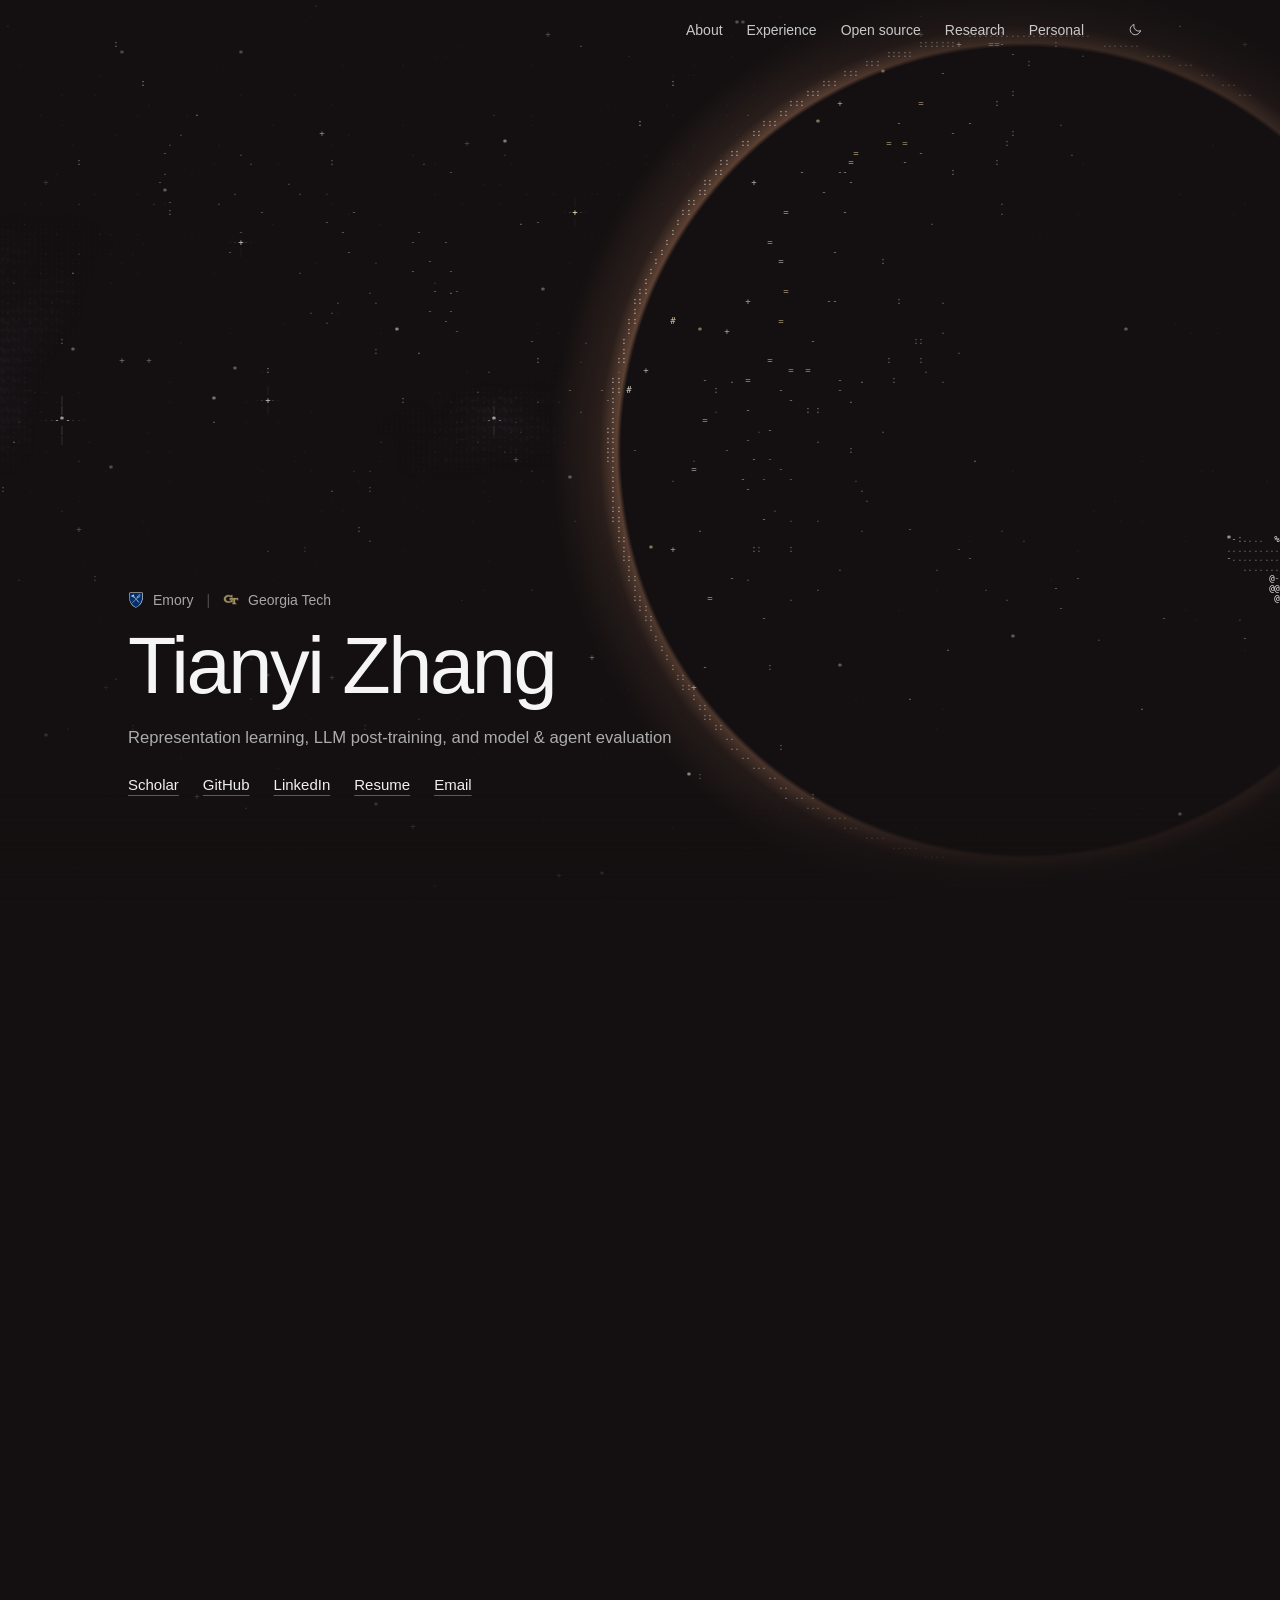
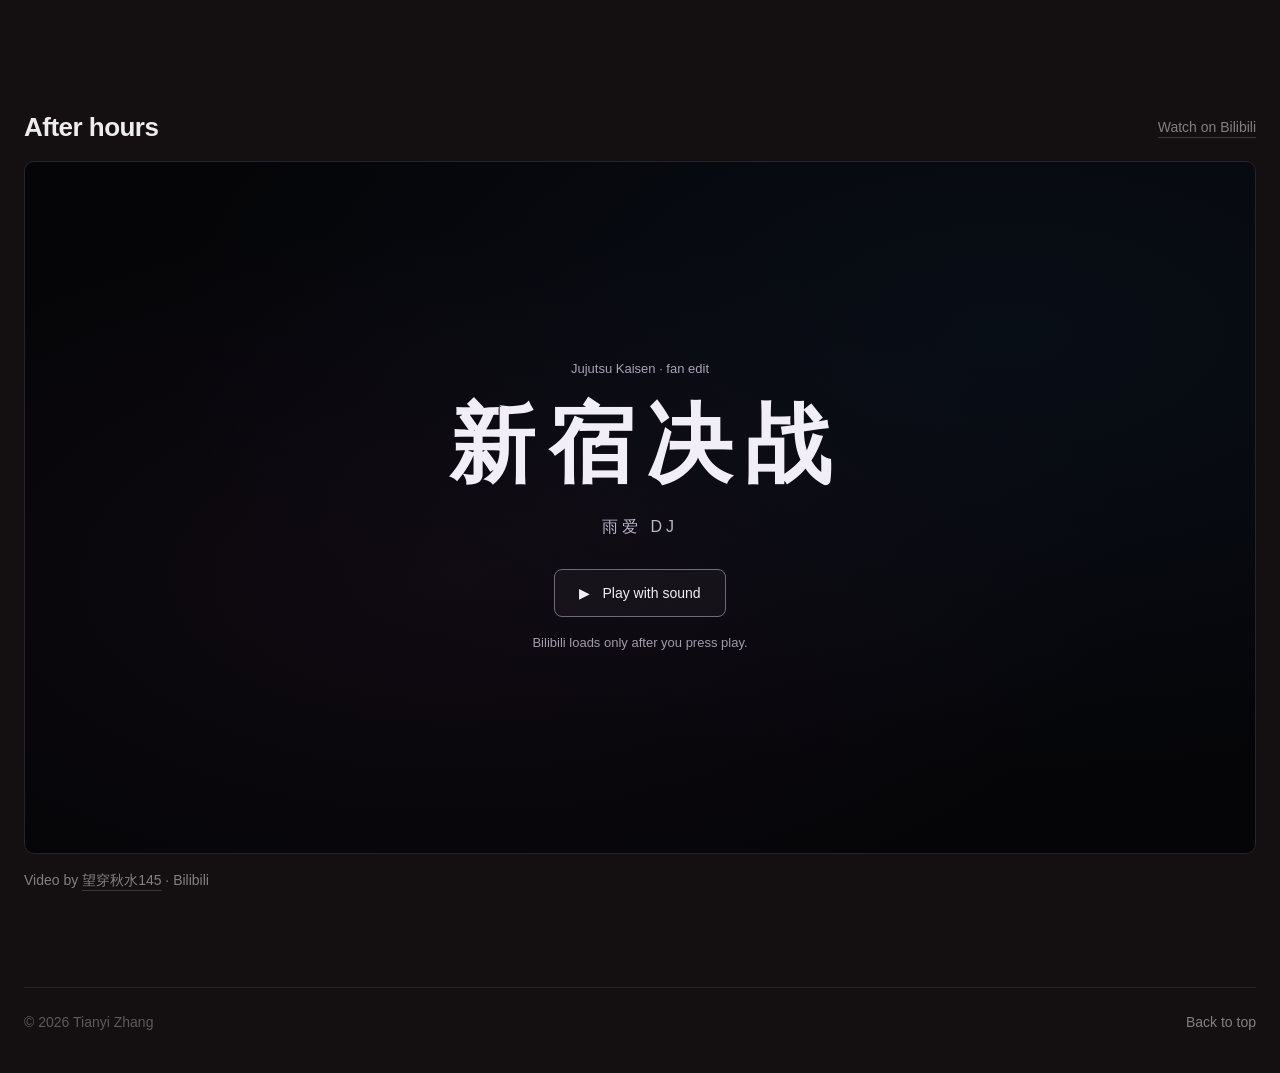
==== commit cfaa81b5: "Drop the hero highlights; say what each role built, invite collaboration, add a link card The first " ====
--- a/index.html
+++ b/index.html
@@ -7,10 +7,19 @@
 <meta name="description" content="Tianyi Zhang works on representation learning, LLM post-training, and model and agent evaluation.">
 <meta name="color-scheme" content="dark light">
 <meta name="theme-color" content="#050507">
+<meta property="og:type" content="website">
+<meta property="og:url" content="https://tianyi-zhang-02.github.io/">
+<meta property="og:title" content="Tianyi Zhang">
+<meta property="og:description" content="Representation learning, LLM post-training, and model and agent evaluation. ICML 2026, NVIDIA NeMo RL, LinkedIn.">
+<meta property="og:image" content="https://tianyi-zhang-02.github.io/images/og.png">
+<meta property="og:image:width" content="1200">
+<meta property="og:image:height" content="630">
+<meta property="og:image:alt" content="Tianyi Zhang, beside a ringed planet drawn in characters">
+<meta name="twitter:card" content="summary_large_image">
 <meta name="referrer" content="no-referrer">
 <meta http-equiv="Content-Security-Policy" content="default-src 'self'; base-uri 'none'; form-action 'none'; object-src 'none'; script-src 'self'; style-src 'self'; img-src 'self' data:; media-src 'self'; frame-src https://open.spotify.com https://player.bilibili.com; connect-src https://api.github.com; font-src 'self'; worker-src 'none'; upgrade-insecure-requests">
 <link rel="icon" href="data:image/svg+xml,%3Csvg xmlns='http://www.w3.org/2000/svg' viewBox='0 0 32 32'%3E%3Ccircle cx='19' cy='17' r='9' fill='%23b8c6e4'/%3E%3Cellipse cx='19' cy='17' rx='15' ry='4' fill='none' stroke='%23d8c49c' stroke-width='1.6' transform='rotate(-18 19 17)'/%3E%3Ccircle cx='5' cy='6' r='1.6' fill='%23ff9446'/%3E%3C/svg%3E">
-<link rel="stylesheet" href="site.css?v=12">
+<link rel="stylesheet" href="site.css?v=16">
 <script src="theme-init.js?v=3"></script>
 </head>
 <body class="portfolio-refined">
@@ -45,13 +54,8 @@
       <a href="https://github.com/tianyi-zhang-02">GitHub</a>
       <a href="https://www.linkedin.com/in/tianyi-zhang2002/">LinkedIn</a>
       <a href="resume/Tianyi_Zhang_Resume_EN.pdf" target="_blank" rel="noopener">Resume</a>
+      <a href="mailto:zhangtianyi975@gmail.com">Email</a>
     </nav>
-    <ul class="hero-proof" aria-label="Highlights">
-      <li><a href="https://proceedings.mlr.press/v306/suh26a.html"><strong>ICML 2026</strong><span class="proof-note">Co-author of AgentSuite, on auditing agent benchmarks</span></a></li>
-      <li><a href="https://github.com/NVIDIA-NeMo/RL/pulls?q=is:pr+is:merged+author:tianyi-zhang-02"><strong>NVIDIA NeMo RL</strong><span class="proof-note">9 merged PRs, including faster log-prob and top-k distillation</span></a></li>
-      <li><a href="#experience"><strong>LinkedIn</strong><span class="proof-note">ML engineer intern on LLM-based recommendation for the home feed</span></a></li>
-      <li data-github-repo="tianyi-zhang-02/cooking-agi"><a href="https://tianyi-zhang-02.github.io/cooking-agi/index.en.html"><strong>Cooking AGI</strong><span class="proof-note">Creator of open ML notes in English and Chinese <span class="oss-stars" aria-label="36 GitHub stars">★ <span data-github-star-count>36</span></span></span></a></li>
-    </ul>
   </div>
 </section>
 
@@ -64,6 +68,7 @@
         <p>I’m a master’s student in computer science at <a class="entity-link" href="https://www.gatech.edu/"><img src="images/gatech.ico" alt=""><strong>Georgia Tech</strong></a>, graduating in May 2027.</p>
         <p>Most recently I worked on LLM-based recommendation at <a class="entity-link" href="https://www.linkedin.com/"><img src="images/linkedin.ico" alt=""><strong>LinkedIn</strong></a>. Before that, at <a class="entity-link" href="https://research.nvidia.com/"><img src="images/gatech.ico" alt=""><strong>GT EIC Lab</strong> × <img src="images/nvidia.ico" alt=""><strong>NVIDIA AI Research</strong></a>, I worked on agent evaluation and benchmark auditing (<a href="https://proceedings.mlr.press/v306/suh26a.html">ICML 2026</a>). My research began at <a class="entity-link" href="https://www.emory.edu/"><img src="images/emory.svg" alt=""><strong>Emory</strong></a>, with directed and time-varying brain networks.</p>
         <p>My interests are representation learning, LLM post-training, and model and agent evaluation. I’m particularly interested in how models learn from sparse or noisy feedback.</p>
+        <p>I’m always glad to hear about research collaborations, or to talk through an interesting research or engineering problem. Email me at <a class="entity-link" href="mailto:zhangtianyi975@gmail.com">zhangtianyi975@gmail.com</a>.</p>
         <dl class="spec">
           <div>
             <dt>Education</dt>
@@ -88,6 +93,7 @@
         <div class="log-body">
           <h3><a href="https://www.linkedin.com/"><img src="images/linkedin.ico" alt="">LinkedIn</a></h3>
           <p>Machine Learning Engineer Intern · LLM-based recommendation for the home feed</p>
+          <p class="log-detail">Training data, model design and offline evaluation for a production two-tower retriever.</p>
         </div>
       </li>
       <li class="log-row">
@@ -95,6 +101,7 @@
         <div class="log-body">
           <h3><span class="log-marks" aria-hidden="true"><img src="images/gatech.ico" alt=""><img src="images/nvidia.ico" alt=""></span>Georgia Tech EIC Lab × NVIDIA AI Research</h3>
           <p>Student Researcher <span class="tag">ICML 2026</span> · Agent evaluation</p>
+          <p class="log-detail">Built COBA, the benchmark-auditing pipeline in AgentSuite: a taxonomy-guided LLM judge with structural checks that finds broken tasks in agent benchmarks.</p>
         </div>
       </li>
       <li class="log-row">
@@ -102,6 +109,7 @@
         <div class="log-body">
           <h3><a href="https://www.emory.edu/"><img src="images/emory.svg" alt="">Emory · Graph Mining Lab</a></h3>
           <p>Student Researcher · Graph learning for brain connectivity <span class="tag">AIME, EMBC 2025</span></p>
+          <p class="log-detail">Directed brain networks from fMRI time series, and a transformer over recurring connectivity states.</p>
         </div>
       </li>
     </ol>
--- a/site.css
+++ b/site.css
@@ -119,7 +119,6 @@
   content: ""; position: absolute; inset: 0; pointer-events: none;
   background:
     linear-gradient(to bottom, color-mix(in srgb, var(--sky, #050507) 55%, transparent), transparent 96px),
-    linear-gradient(to top, color-mix(in srgb, var(--sky, #050507) 80%, transparent) 90px, transparent 320px),
     radial-gradient(ellipse 58% 52% at 16% 80%, color-mix(in srgb, var(--sky, #050507) 82%, transparent), transparent 70%);
 }
 /* on the same left edge as the bar and the sections below */
@@ -134,13 +133,6 @@
 .hero-links { display: flex; flex-wrap: wrap; gap: 10px 24px; margin-top: 26px; font: 500 15px/1 var(--sans); }
 .hero-links a { color: #f0f0f0; text-decoration-color: rgba(255, 255, 255, .32); }
 .hero-links a:hover { color: #fff; }
-/* what I have done, readable on the first screen: four plain entries under a hairline */
-.hero-proof { display: grid; grid-template-columns: repeat(4, minmax(0, 1fr)); gap: 16px 28px; margin: 34px 0 0; padding: 18px 0 0; list-style: none; border-top: 1px solid rgba(255, 255, 255, .16); }
-.hero-proof a { display: block; color: inherit; text-decoration: none; }
-.hero-proof strong { display: block; color: #f0f0f0; font: 600 15px/1.35 var(--sans); text-decoration: underline; text-decoration-thickness: 1px; text-decoration-color: transparent; text-underline-offset: 5px; transition: text-decoration-color .2s ease; }
-.hero-proof a:hover strong { text-decoration-color: currentColor; }
-.proof-note { display: block; margin-top: 6px; color: #a0a0a0; font: 400 13.5px/1.5 var(--sans); }
-.proof-note .oss-stars { margin-left: 4px; white-space: nowrap; }
 
 /* the light theme: the same sky, drawn in ink on the page's paper */
 :root[data-theme="light"] {
@@ -158,12 +150,8 @@
 :root[data-theme="light"] .sky-hero::after {
   background:
     linear-gradient(to bottom, color-mix(in srgb, var(--bg) 55%, transparent), transparent 96px),
-    linear-gradient(to top, color-mix(in srgb, var(--bg) 90%, transparent) 110px, transparent 340px),
     radial-gradient(ellipse 58% 52% at 16% 80%, color-mix(in srgb, var(--bg) 82%, transparent), transparent 70%);
 }
-:root[data-theme="light"] .hero-proof { border-top-color: var(--line-2); }
-:root[data-theme="light"] .hero-proof strong { color: var(--ink); }
-:root[data-theme="light"] .proof-note { color: var(--muted); }
 :root[data-theme="light"] .kicker { color: var(--muted); }
 :root[data-theme="light"] .kicker .sep { color: var(--dim); }
 :root[data-theme="light"] .hero-name { color: var(--ink); }
@@ -213,6 +201,8 @@
 .log-body h3 img, .log-marks img { width: 17px; height: 17px; margin: 0 9px 0 0; vertical-align: -3px; }
 .log-marks img + img { margin-left: -4px; }
 .log-body p { margin-top: 6px; color: var(--text); font-size: 15.5px; }
+/* one line on the system behind the role */
+.log-body .log-detail { max-width: 44em; color: var(--muted); font-size: 14.5px; line-height: 1.65; }
 .tag { color: var(--muted); white-space: nowrap; }
 .tag::before { content: "· "; }
 
@@ -368,7 +358,6 @@
 
 /* ------------------------------------------------------------------ smaller screens */
 @media (max-width: 900px) {
-  .hero-proof { grid-template-columns: repeat(2, minmax(0, 1fr)); }
   .about-grid { grid-template-columns: 1fr; }
   .portrait { width: min(200px, 55vw); }
   .about-copy { margin-top: 24px; }
@@ -387,22 +376,8 @@
   .sky-hero { -webkit-mask-image: linear-gradient(to bottom, #000 calc(100% - 32px), transparent); mask-image: linear-gradient(to bottom, #000 calc(100% - 32px), transparent); }
   .hero-name { font-size: clamp(38px, 11vw, 48px); }
   .hero-line { margin-top: 14px; font-size: 16px; }
-  .hero-links { gap: 8px 20px; }
+  .hero-links { gap: 8px 14px; }
   .hero-links a { display: inline-flex; align-items: center; min-height: 40px; }
-  .hero-proof { gap: 14px 18px; margin-top: 20px; padding-top: 14px; }
-  .hero-proof strong { font-size: 14px; }
-  .proof-note { margin-top: 3px; font-size: 12.5px; line-height: 1.45; }
-  /* on a phone the copy fills the lower half of the sky, so that half is kept calm */
-  .sky-hero::after {
-    background:
-      linear-gradient(to bottom, color-mix(in srgb, var(--sky, #050507) 55%, transparent), transparent 96px),
-      linear-gradient(to top, color-mix(in srgb, var(--sky, #050507) 86%, transparent) 300px, transparent 580px);
-  }
-  :root[data-theme="light"] .sky-hero::after {
-    background:
-      linear-gradient(to bottom, color-mix(in srgb, var(--bg) 55%, transparent), transparent 96px),
-      linear-gradient(to top, color-mix(in srgb, var(--bg) 92%, transparent) 320px, transparent 600px);
-  }
   .spec { grid-template-columns: 1fr; gap: 24px; }
   .resume-links a, .oss-actions a, .music-copy a, .section-heading > a, .onepage-footer a, .after-hours-heading a, .after-hours-footer a { display: inline-flex; align-items: center; min-height: 44px; }
   .section-heading { flex-wrap: wrap; gap: 8px; }
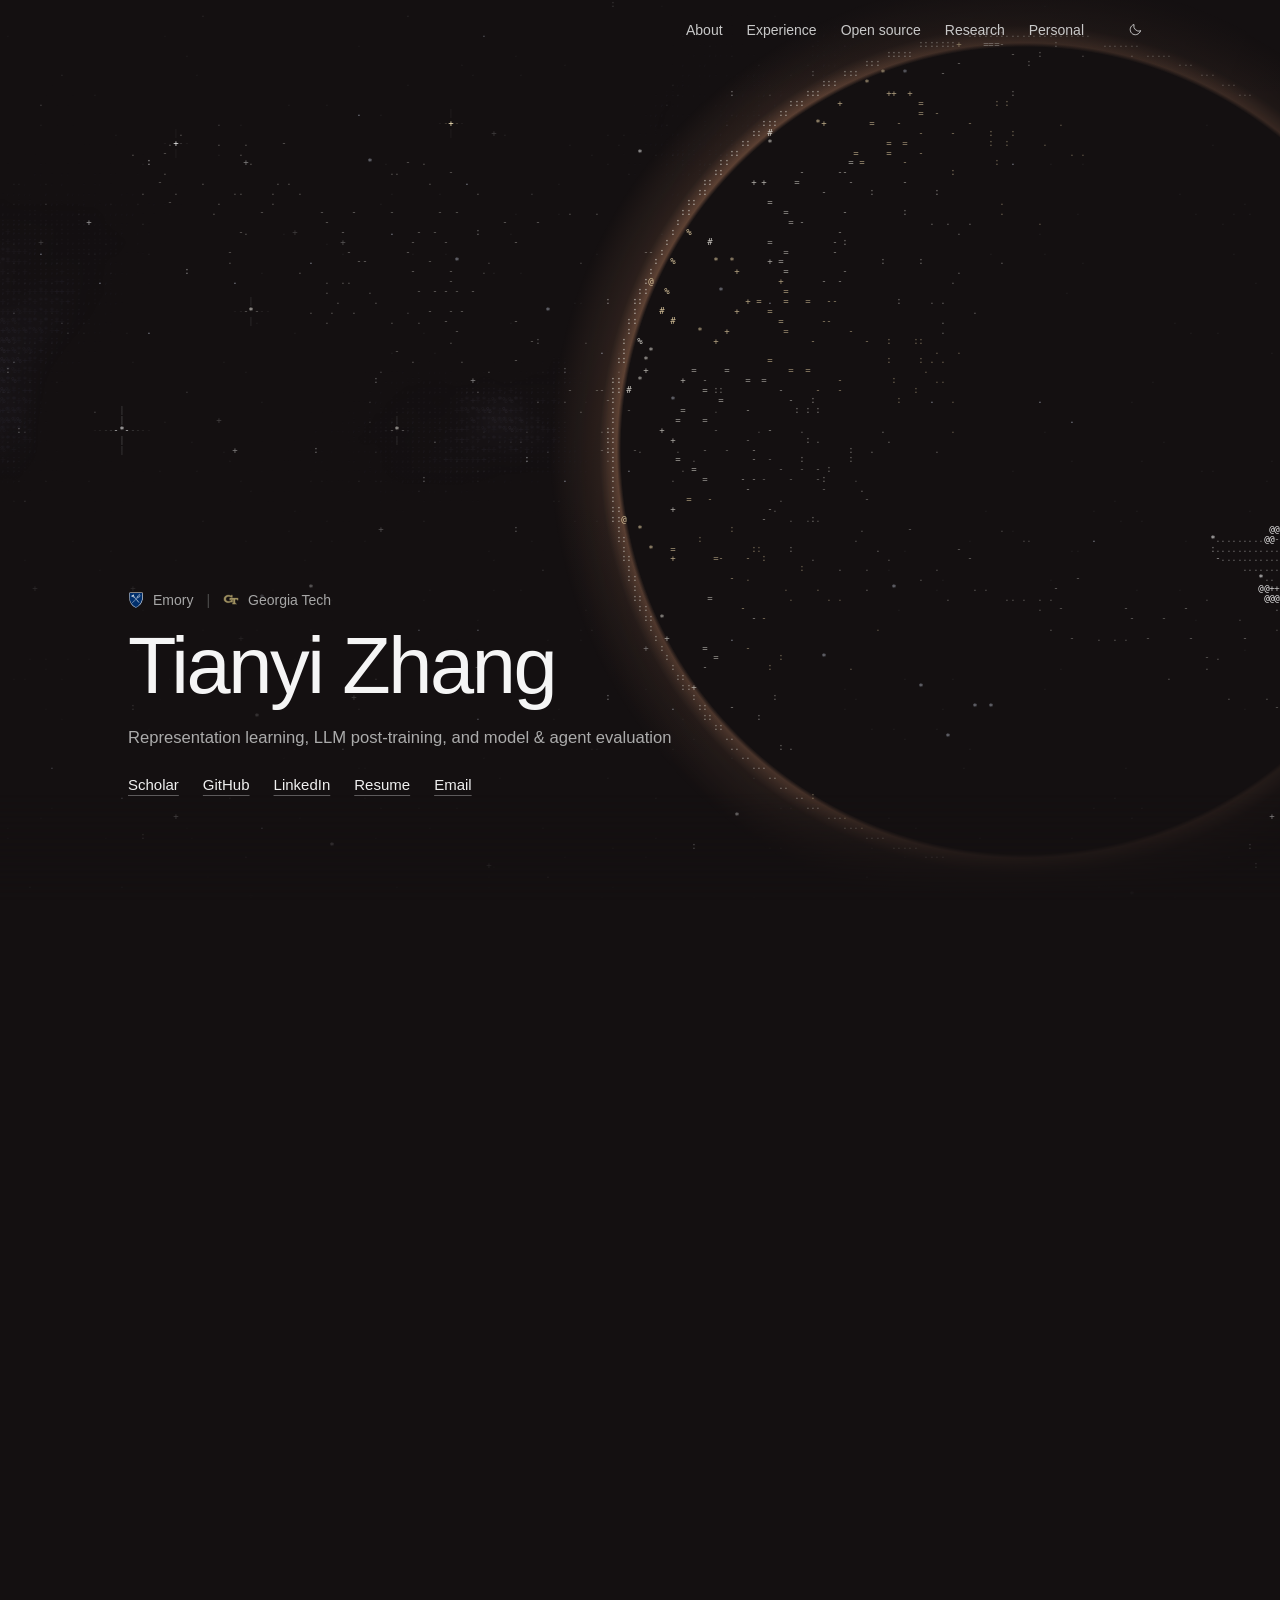
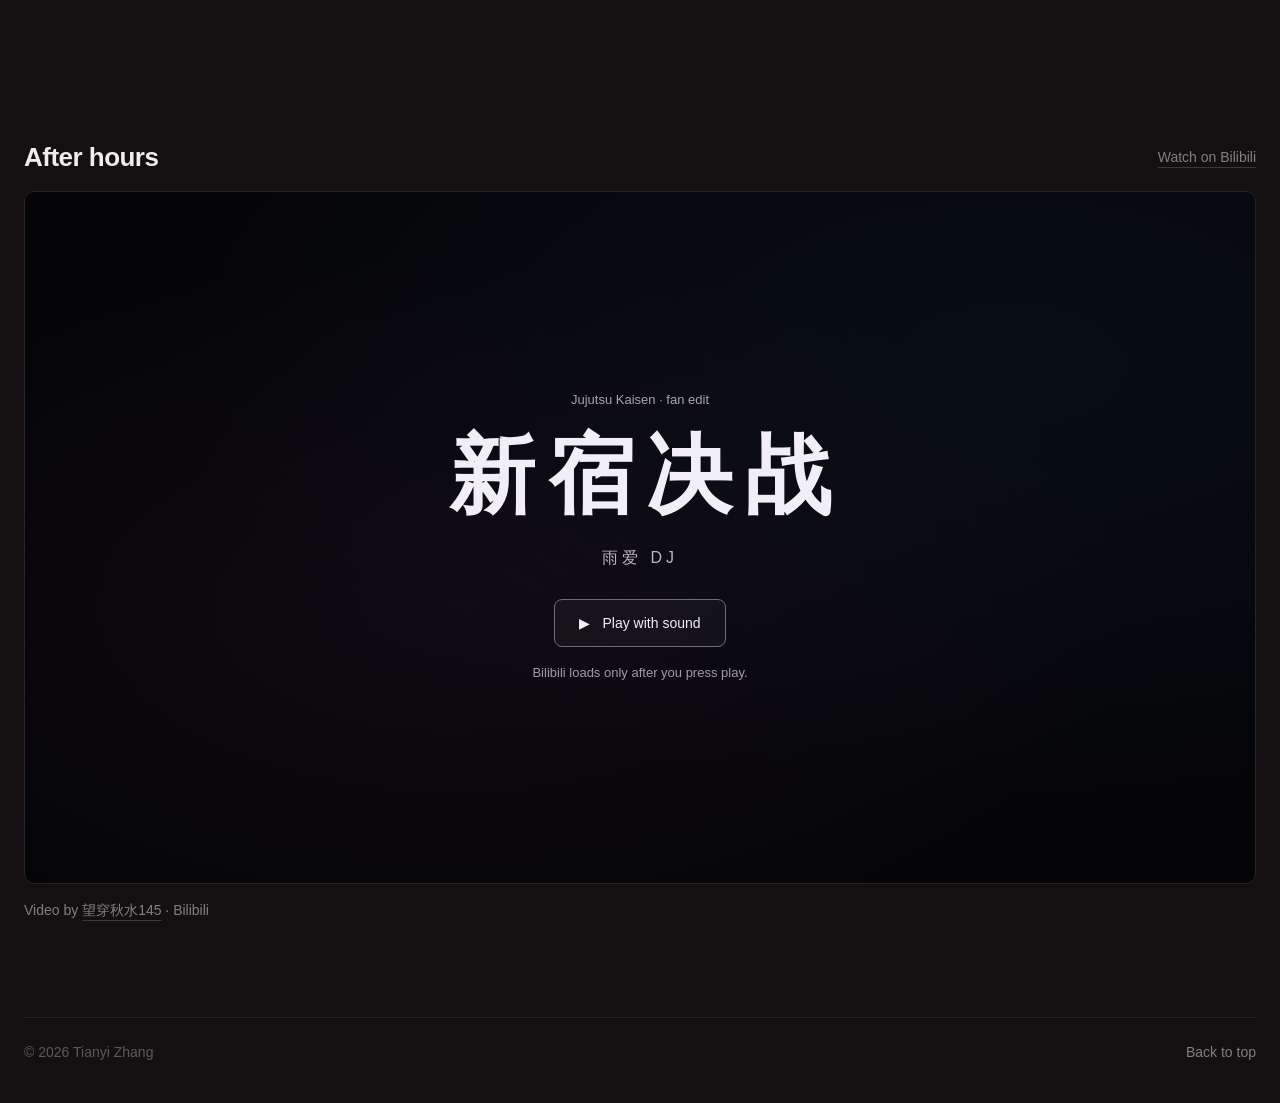
==== commit 689b4a77: "Mark the interests and the invitation in About with a highlighter stroke Three phrases in About (how" ====
--- a/index.html
+++ b/index.html
@@ -19,7 +19,7 @@
 <meta name="referrer" content="no-referrer">
 <meta http-equiv="Content-Security-Policy" content="default-src 'self'; base-uri 'none'; form-action 'none'; object-src 'none'; script-src 'self'; style-src 'self'; img-src 'self' data:; media-src 'self'; frame-src https://open.spotify.com https://player.bilibili.com; connect-src https://api.github.com; font-src 'self'; worker-src 'none'; upgrade-insecure-requests">
 <link rel="icon" href="data:image/svg+xml,%3Csvg xmlns='http://www.w3.org/2000/svg' viewBox='0 0 32 32'%3E%3Ccircle cx='19' cy='17' r='9' fill='%23b8c6e4'/%3E%3Cellipse cx='19' cy='17' rx='15' ry='4' fill='none' stroke='%23d8c49c' stroke-width='1.6' transform='rotate(-18 19 17)'/%3E%3Ccircle cx='5' cy='6' r='1.6' fill='%23ff9446'/%3E%3C/svg%3E">
-<link rel="stylesheet" href="site.css?v=16">
+<link rel="stylesheet" href="site.css?v=17">
 <script src="theme-init.js?v=3"></script>
 </head>
 <body class="portfolio-refined">
@@ -67,8 +67,8 @@
       <div class="about-copy">
         <p>I’m a master’s student in computer science at <a class="entity-link" href="https://www.gatech.edu/"><img src="images/gatech.ico" alt=""><strong>Georgia Tech</strong></a>, graduating in May 2027.</p>
         <p>Most recently I worked on LLM-based recommendation at <a class="entity-link" href="https://www.linkedin.com/"><img src="images/linkedin.ico" alt=""><strong>LinkedIn</strong></a>. Before that, at <a class="entity-link" href="https://research.nvidia.com/"><img src="images/gatech.ico" alt=""><strong>GT EIC Lab</strong> × <img src="images/nvidia.ico" alt=""><strong>NVIDIA AI Research</strong></a>, I worked on agent evaluation and benchmark auditing (<a href="https://proceedings.mlr.press/v306/suh26a.html">ICML 2026</a>). My research began at <a class="entity-link" href="https://www.emory.edu/"><img src="images/emory.svg" alt=""><strong>Emory</strong></a>, with directed and time-varying brain networks.</p>
-        <p>My interests are representation learning, LLM post-training, and model and agent evaluation. I’m particularly interested in how models learn from sparse or noisy feedback.</p>
-        <p>I’m always glad to hear about research collaborations, or to talk through an interesting research or engineering problem. Email me at <a class="entity-link" href="mailto:zhangtianyi975@gmail.com">zhangtianyi975@gmail.com</a>.</p>
+        <p>My interests are representation learning, LLM post-training, and model and agent evaluation. I’m particularly interested in <mark>how models learn from sparse or noisy feedback</mark>.</p>
+        <p>I’m always glad to hear about <mark>research collaborations</mark>, or to talk through <mark>an interesting research or engineering problem</mark>. Email me at <a class="entity-link" href="mailto:zhangtianyi975@gmail.com">zhangtianyi975@gmail.com</a>.</p>
         <dl class="spec">
           <div>
             <dt>Education</dt>
--- a/site.css
+++ b/site.css
@@ -178,6 +178,15 @@
 .about-grid { display: grid; grid-template-columns: 240px minmax(0, 1fr); gap: clamp(32px, 6vw, 80px); align-items: start; }
 .portrait { width: 100%; height: auto; border-radius: 10px; background: #fff; box-shadow: 0 0 0 1px var(--line-2), 0 18px 60px -18px var(--photo-shadow); }
 .about-copy > p { max-width: 38em; margin-bottom: 18px; color: var(--text); font-size: 17px; line-height: 1.8; }
+/* the few phrases worth remembering, marked as with a highlighter; the stroke sweeps in once as the section arrives */
+.about-copy mark {
+  color: var(--ink); padding: 0 .1em; border-radius: 2px;
+  background: linear-gradient(color-mix(in srgb, var(--accent) 30%, transparent), color-mix(in srgb, var(--accent) 30%, transparent)) 0 88% / 100% .5em no-repeat;
+  -webkit-box-decoration-break: clone; box-decoration-break: clone;
+}
+.tx-reveal .about-section mark { background-size: 0% .5em; transition: background-size .9s cubic-bezier(.2, .7, .2, 1) .45s; }
+.tx-reveal .about-section mark + mark { transition-delay: .75s; }
+.tx-reveal .about-section.is-in mark { background-size: 100% .5em; }
 .entity-link img, .log-body h3 img, .log-marks img, .spec strong img { display: inline-block; width: 15px; height: 15px; margin: 0 6px 0 2px; vertical-align: -2px; border-radius: 3px; object-fit: contain; }
 .entity-link strong { font-weight: 600; }
 .spec { display: grid; grid-template-columns: repeat(2, minmax(0, 1fr)); gap: 28px; max-width: 40em; margin: 30px 0 0; padding-top: 26px; border-top: 1px solid var(--line); }
